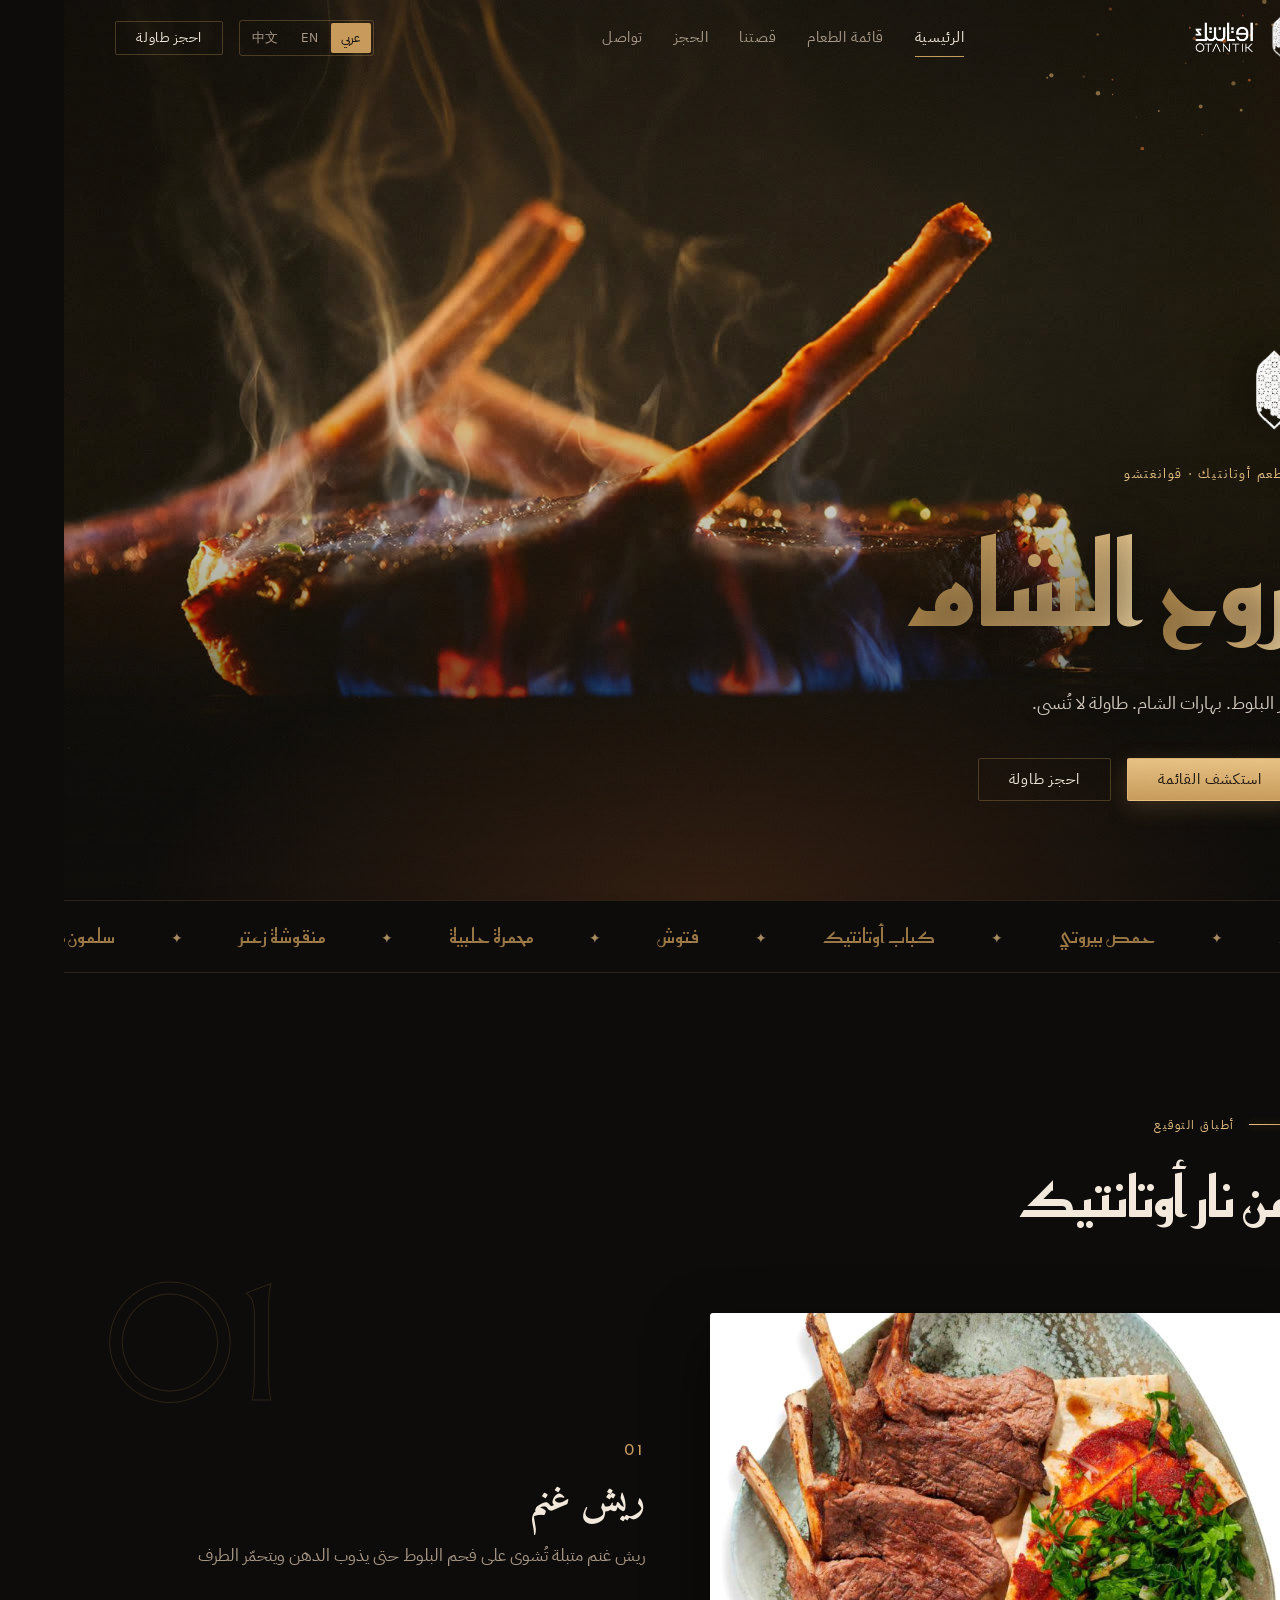
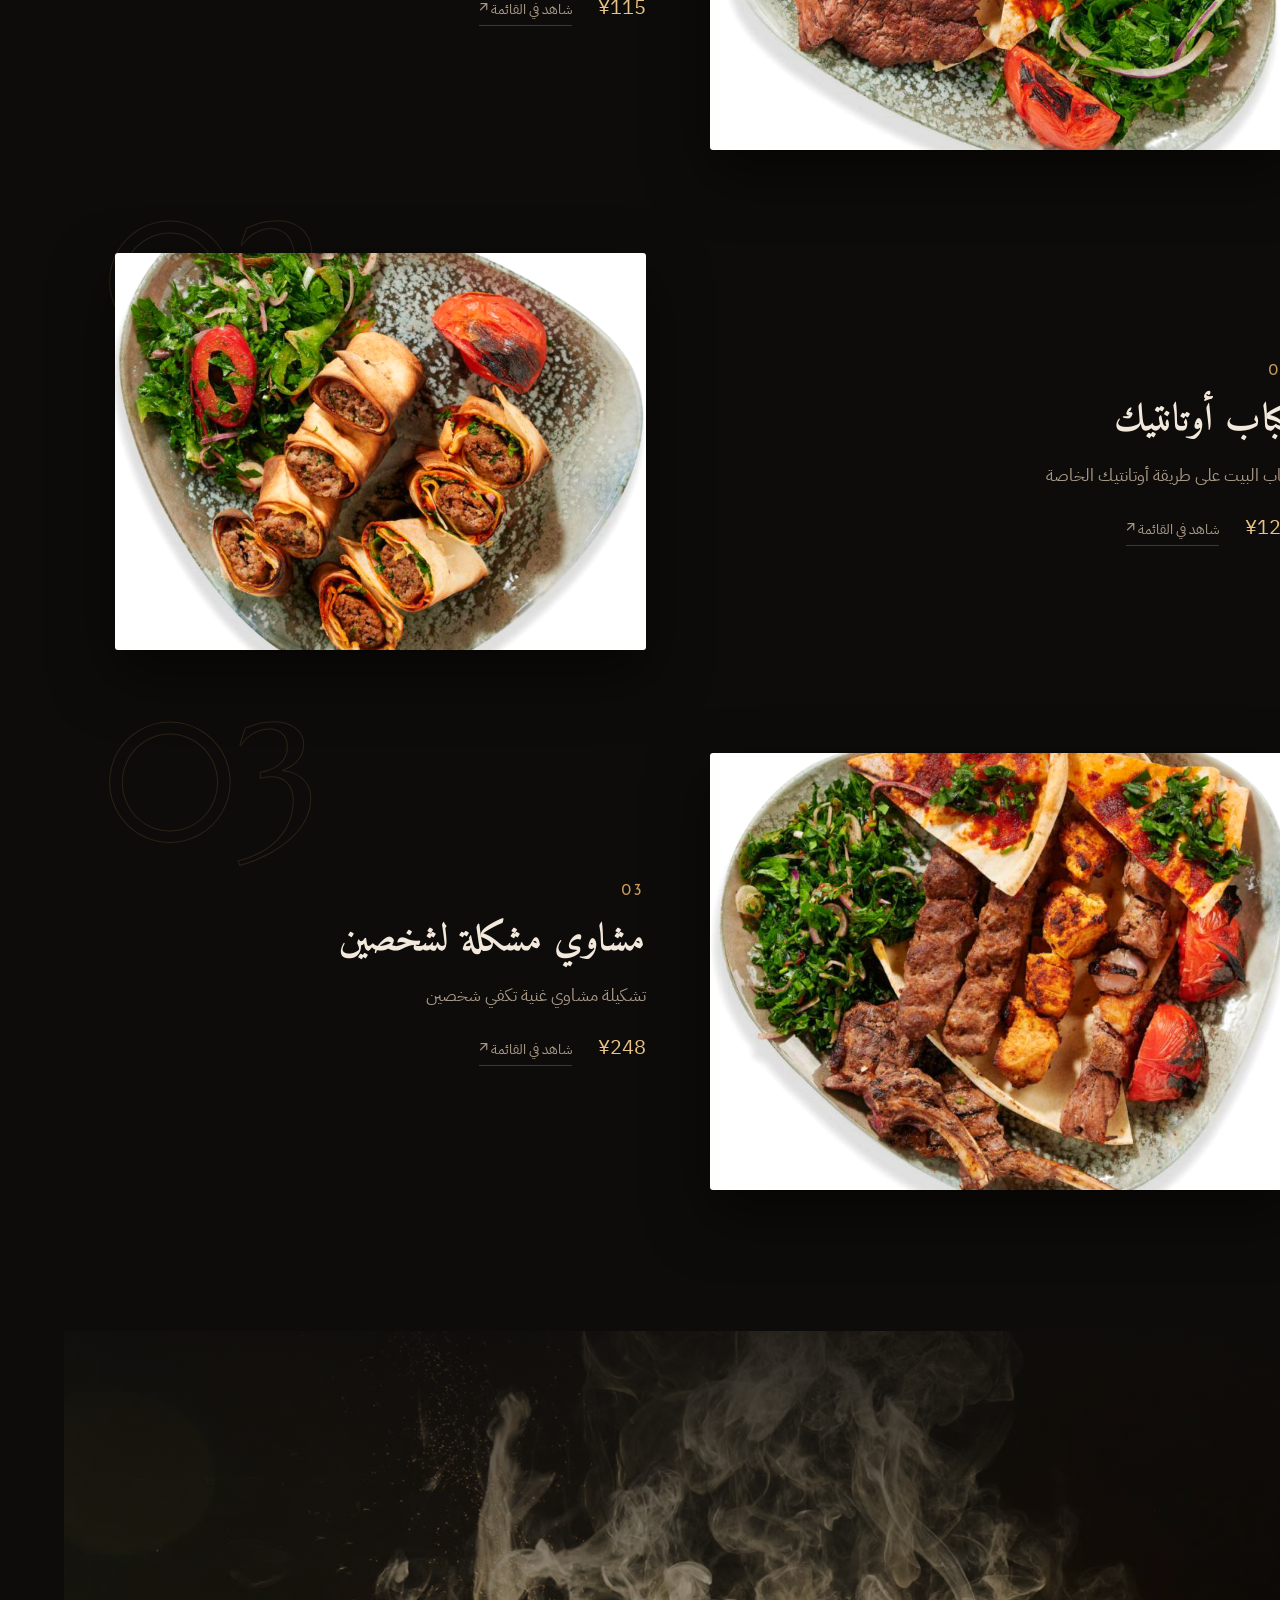
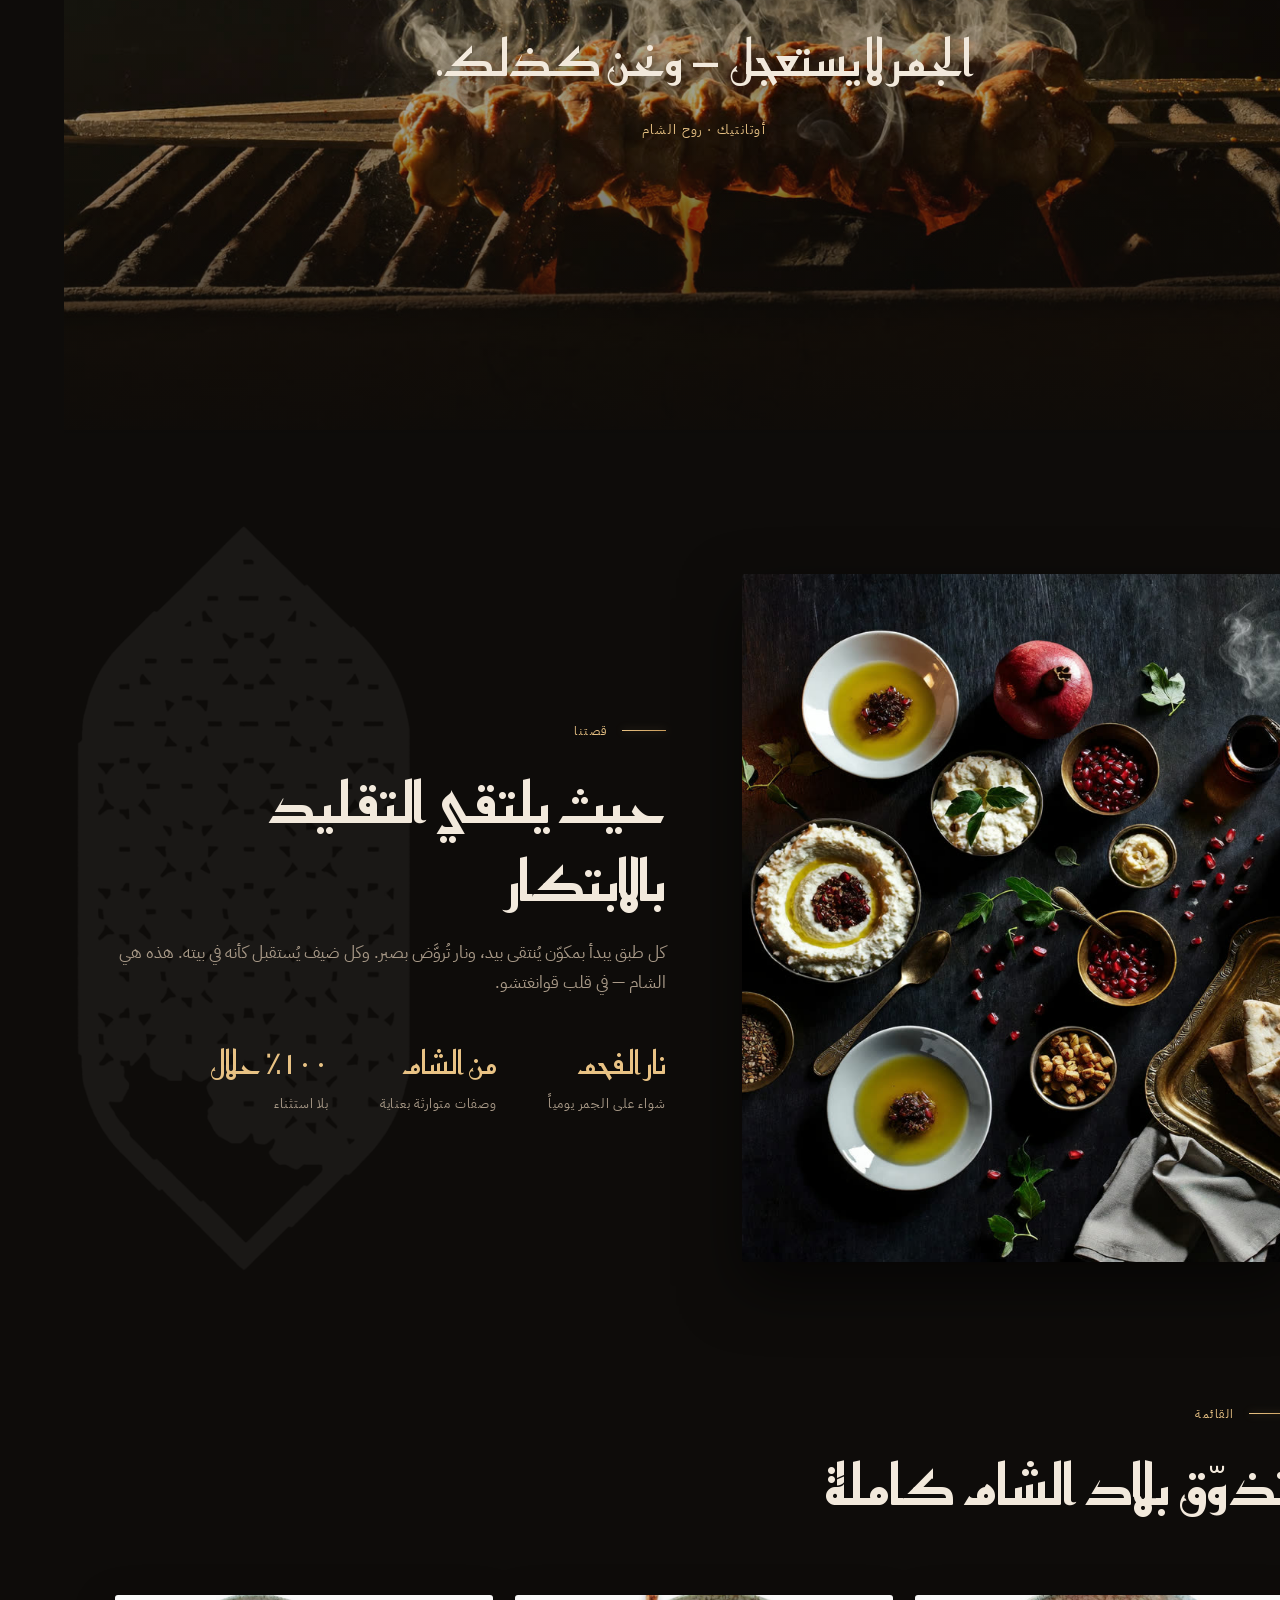
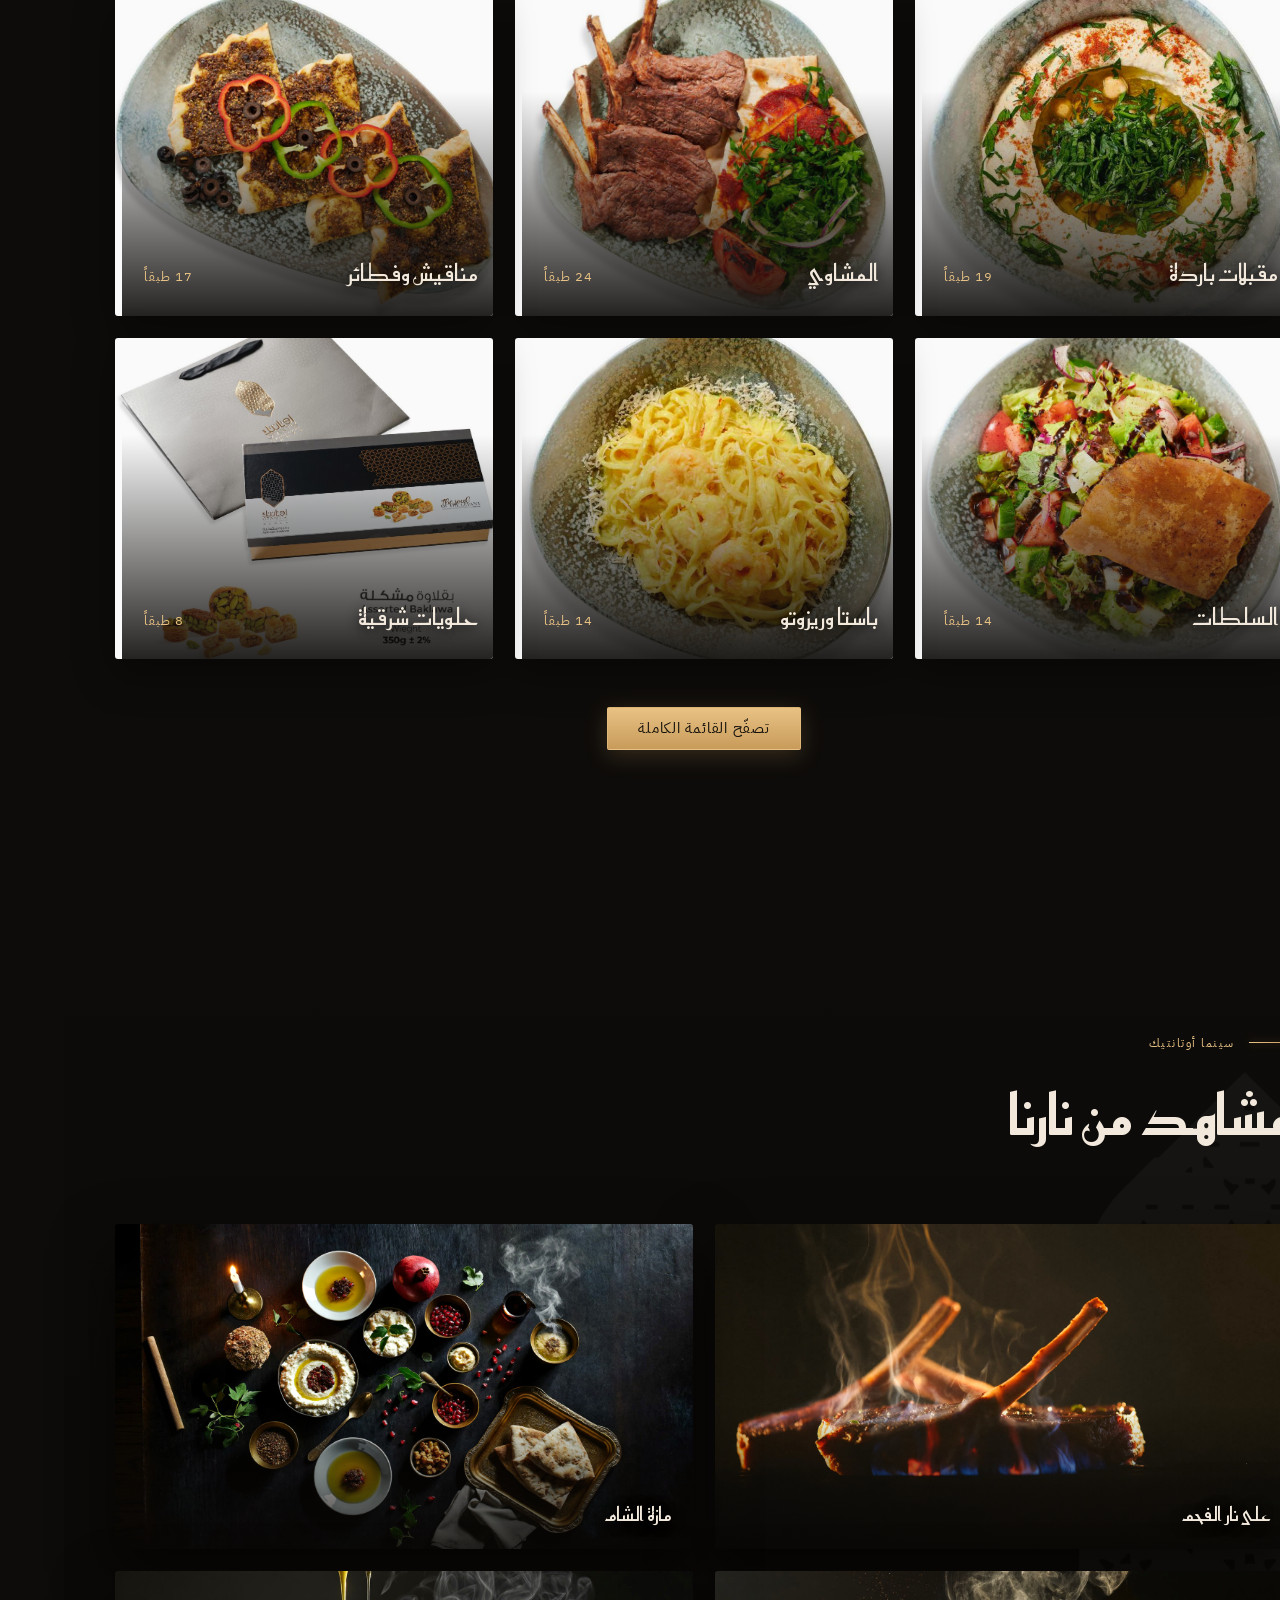
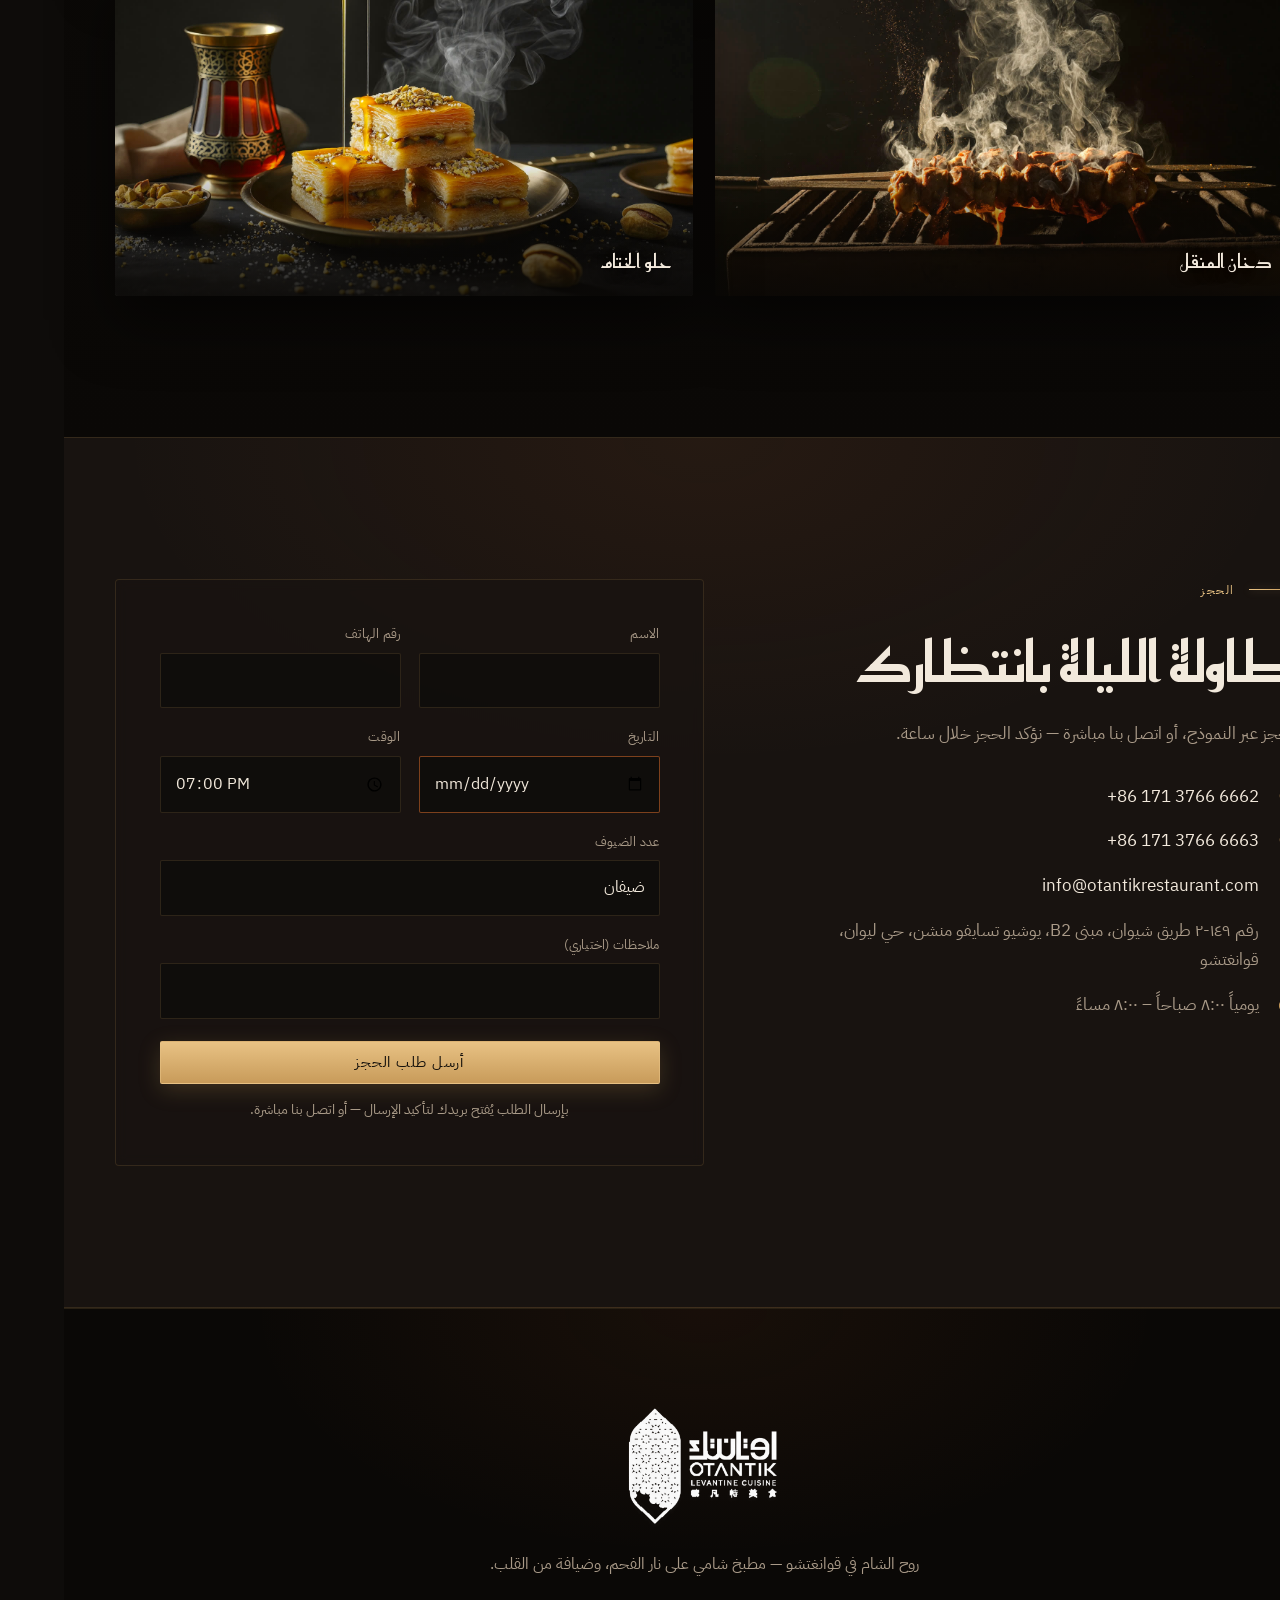
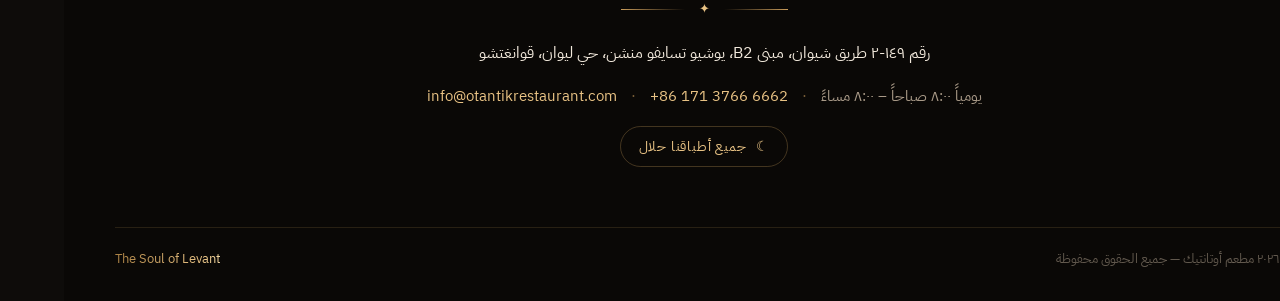
==== index.html @ a54b8e9d "Initial commit: Otantik cinematic restaurant website Trilingual (Arabic-first RTL / EN / ZH) showcas" ====
<!DOCTYPE html>
<html lang="ar" dir="rtl">
<head>
<meta charset="UTF-8">
<meta name="viewport" content="width=device-width, initial-scale=1.0">
<title>Otantik — روح الشام · The Soul of Levant</title>
<meta name="description" content="مطعم أوتانتيك — مطبخ شامي أصيل على نار الفحم في قلب قوانغتشو. Authentic Levantine charcoal cooking in Guangzhou.">
<meta property="og:title" content="Otantik — The Soul of Levant · Guangzhou">
<meta property="og:description" content="Authentic Levantine cooking over live charcoal — 183 dishes, all halal.">
<meta property="og:image" content="assets/img/poster-hero-grill.jpg">
<link rel="icon" type="image/png" href="assets/img/logo-mark.png">
<link rel="stylesheet" href="css/fonts.css">
<link rel="stylesheet" href="css/main.css">
</head>
<body data-page="home">

<div id="progress"></div>

<header class="site-header">
  <div class="header-inner">
    <a class="brand" href="index.html" aria-label="Otantik">
      <img class="mark" src="assets/img/logo-mark.png" alt="">
      <img class="word" src="assets/img/logo.png" alt="Otantik Restaurant">
    </a>
    <nav class="main-nav" aria-label="Main">
      <a href="index.html" class="active" data-i18n="nav.home"></a>
      <a href="menu.html" data-i18n="nav.menu"></a>
      <a href="#story" data-i18n="nav.story"></a>
      <a href="#reserve" data-i18n="nav.reserve"></a>
      <a href="#contact" data-i18n="nav.contact"></a>
    </nav>
    <div class="header-actions">
      <div class="lang-switch" role="group" aria-label="Language">
        <button data-lang="ar">عربي</button>
        <button data-lang="en">EN</button>
        <button data-lang="zh">中文</button>
      </div>
      <a class="btn btn-ghost btn-sm" href="#reserve" data-i18n="cta.reserve"></a>
      <button class="burger" aria-label="Menu"><span></span><span></span><span></span></button>
    </div>
  </div>
</header>

<div class="mobile-nav">
  <button class="close-nav" aria-label="Close">✕</button>
  <a href="index.html" data-i18n="nav.home"></a>
  <a href="menu.html" data-i18n="nav.menu"></a>
  <a href="#story" data-i18n="nav.story"></a>
  <a href="#contact" data-i18n="nav.contact"></a>
  <a class="btn btn-solid" href="#reserve" data-i18n="cta.reserve"></a>
</div>

<!-- ================= HERO ================= -->
<section class="hero">
  <div class="hero-media" data-parallax="6">
    <video autoplay muted loop playsinline preload="auto" poster="assets/img/poster-hero-grill.jpg">
      <source src="assets/video/hero-grill.mp4" type="video/mp4">
    </video>
  </div>
  <div class="hero-scrim"></div>
  <canvas id="embers"></canvas>
  <div class="hero-content wrap">
    <img class="hero-mark rv" src="assets/img/logo-mark.png" alt="">
    <p class="hero-kicker rv" data-i18n="hero.kicker"></p>
    <h1 class="hero-title gold-text" data-i18n="hero.title"></h1>
    <p class="hero-sub rv" data-rv-delay="0.3" data-i18n="hero.sub"></p>
    <div class="hero-ctas rv" data-rv-delay="0.45">
      <a class="btn btn-solid" href="menu.html" data-i18n="cta.menu"></a>
      <a class="btn btn-ghost" href="#reserve" data-i18n="cta.reserve"></a>
    </div>
  </div>
  <div class="scroll-cue" aria-hidden="true"></div>
</section>

<!-- ================= MARQUEE ================= -->
<div class="marquee" aria-hidden="true">
  <div class="marquee-track" id="marquee-track"></div>
</div>

<!-- ================= SIGNATURES ================= -->
<section class="section" id="signatures">
  <div class="wrap">
    <p class="eyebrow rv" data-i18n="sig.eyebrow"></p>
    <h2 class="h2 rv" data-i18n="sig.title"></h2>
    <div class="sig-rows" id="sig-rows"><!-- rendered by JS from menu data --></div>
  </div>
</section>

<!-- ================= FIRE STRIP ================= -->
<section class="fire-strip">
  <div class="fire-media" data-parallax="10">
    <video autoplay muted loop playsinline preload="metadata" poster="assets/img/poster-kebab.jpg">
      <source src="assets/video/kebab-smoke.mp4" type="video/mp4">
    </video>
  </div>
  <div class="scrim"></div>
  <div class="fire-quote">
    <blockquote class="rv" data-i18n="fire.quote"></blockquote>
    <p class="who rv" data-rv-delay="0.2" data-i18n="fire.who"></p>
  </div>
</section>

<!-- ================= STORY ================= -->
<section class="section" id="story">
  <div class="wrap story-grid">
    <div class="story-media rv glow">
      <img src="assets/img/poster-mezze.jpg" alt="Levantine mezze table" loading="lazy">
    </div>
    <div class="story-body">
      <p class="eyebrow rv" data-i18n="story.eyebrow"></p>
      <h2 class="h2 rv" data-i18n="story.title"></h2>
      <p class="lead rv" data-rv-delay="0.15" data-i18n="story.body"></p>
      <div class="story-facts rv" data-rv-delay="0.3">
        <div class="fact"><div class="f-num" data-i18n="story.f1n"></div><div class="f-label" data-i18n="story.f1l"></div></div>
        <div class="fact"><div class="f-num" data-i18n="story.f2n"></div><div class="f-label" data-i18n="story.f2l"></div></div>
        <div class="fact"><div class="f-num" data-i18n="story.f3n"></div><div class="f-label" data-i18n="story.f3l"></div></div>
      </div>
    </div>
  </div>
</section>

<!-- ================= CATEGORY TEASER ================= -->
<section class="section" id="categories" style="padding-top:0">
  <div class="wrap">
    <p class="eyebrow rv" data-i18n="cats.eyebrow"></p>
    <h2 class="h2 rv" data-i18n="cats.title"></h2>
    <div class="cat-grid" id="cat-grid"><!-- rendered by JS --></div>
    <div class="menu-cta-row rv"><a class="btn btn-solid" href="menu.html" data-i18n="cta.fullmenu"></a></div>
  </div>
</section>

<!-- ================= CINEMA (bottom promos) ================= -->
<section class="section cinema" id="cinema">
  <div class="wrap">
    <p class="eyebrow rv" data-i18n="cinema.eyebrow"></p>
    <h2 class="h2 rv" data-i18n="cinema.title"></h2>
    <div class="cinema-grid">
      <figure class="clip glow rv">
        <video autoplay muted loop playsinline preload="metadata" poster="assets/img/poster-hero-grill.jpg">
          <source src="assets/video/hero-grill.mp4" type="video/mp4">
        </video>
        <div class="veil"></div>
        <figcaption class="clip-label" data-i18n="cinema.c1"></figcaption>
      </figure>
      <figure class="clip glow rv" data-rv-delay="0.1">
        <video autoplay muted loop playsinline preload="metadata" poster="assets/img/poster-mezze.jpg">
          <source src="assets/video/mezze-table.mp4" type="video/mp4">
        </video>
        <div class="veil"></div>
        <figcaption class="clip-label" data-i18n="cinema.c2"></figcaption>
      </figure>
      <figure class="clip glow rv" data-rv-delay="0.15">
        <video autoplay muted loop playsinline preload="metadata" poster="assets/img/poster-kebab.jpg">
          <source src="assets/video/kebab-smoke.mp4" type="video/mp4">
        </video>
        <div class="veil"></div>
        <figcaption class="clip-label" data-i18n="cinema.c3"></figcaption>
      </figure>
      <figure class="clip glow rv" data-rv-delay="0.2">
        <video autoplay muted loop playsinline preload="metadata" poster="assets/img/poster-baklava.jpg">
          <source src="assets/video/baklava-tea.mp4" type="video/mp4">
        </video>
        <div class="veil"></div>
        <figcaption class="clip-label" data-i18n="cinema.c4"></figcaption>
      </figure>
    </div>
  </div>
</section>

<!-- ================= RESERVE ================= -->
<section class="section reserve" id="reserve">
  <div class="wrap reserve-grid">
    <div class="reserve-info">
      <p class="eyebrow rv" data-i18n="res.eyebrow"></p>
      <h2 class="h2 rv" data-i18n="res.title"></h2>
      <p class="lead rv" data-i18n="res.sub"></p>
      <div class="contact-lines rv">
        <div class="c-line"><span class="ico">✆</span><a href="tel:+8617137666662" dir="ltr">+86 171 3766 6662</a></div>
        <div class="c-line"><span class="ico">✆</span><a href="tel:+8617137666663" dir="ltr">+86 171 3766 6663</a></div>
        <div class="c-line"><span class="ico">✉</span><a href="mailto:info@otantikrestaurant.com">info@otantikrestaurant.com</a></div>
        <div class="c-line"><span class="ico">◈</span><span data-i18n="foot.addr"></span></div>
        <div class="c-line"><span class="ico">◷</span><span data-i18n="foot.hours"></span></div>
      </div>
    </div>
    <form class="res-form rv" id="res-form" novalidate>
      <div class="form-fields">
        <div class="form-grid">
          <div class="field"><label for="rf-name" data-i18n="res.name"></label><input id="rf-name" name="name" type="text" required autocomplete="name" placeholder=" "></div>
          <div class="field"><label for="rf-phone" data-i18n="res.phone"></label><input id="rf-phone" name="phone" type="tel" required autocomplete="tel" placeholder=" " dir="ltr"></div>
          <div class="field"><label for="rf-date" data-i18n="res.date"></label><input id="rf-date" name="date" type="date" required></div>
          <div class="field"><label for="rf-time" data-i18n="res.time"></label><input id="rf-time" name="time" type="time" required min="08:00" max="20:00" value="19:00"></div>
          <div class="field full"><label for="rf-guests" data-i18n="res.guests"></label>
            <select id="rf-guests" name="guests">
              <option value="1" data-i18n="g1"></option>
              <option value="2" selected data-i18n="g2"></option>
              <option value="3" data-i18n="g3"></option>
              <option value="4" data-i18n="g4"></option>
              <option value="5" data-i18n="g5"></option>
              <option value="6" data-i18n="g6"></option>
              <option value="7+" data-i18n="g7"></option>
            </select>
          </div>
          <div class="field full"><label for="rf-note" data-i18n="res.note"></label><input id="rf-note" name="note" type="text" placeholder=" "></div>
        </div>
        <button class="btn btn-solid" type="submit" data-i18n="res.submit"></button>
        <p class="form-note" data-i18n="res.notetext"></p>
      </div>
      <div class="form-success" role="status">
        <div class="big" data-i18n="res.okbig"></div>
        <p data-i18n="res.oktext"></p>
      </div>
    </form>
  </div>
</section>

<!-- ================= FOOTER ================= -->
<footer class="site-footer" id="contact">
  <div class="wrap foot-center">
    <img class="lockup" src="assets/img/logo-lockup.png" alt="Otantik — Levantine Cuisine">
    <p class="foot-tag" data-i18n="foot.tag"></p>
    <div class="foot-orn" aria-hidden="true"><span></span>✦<span></span></div>
    <p class="foot-addr" data-i18n="foot.addr"></p>
    <div class="foot-meta">
      <span data-i18n="foot.hours"></span>
      <span class="dot">·</span>
      <a href="tel:+8617137666662" dir="ltr">+86 171 3766 6662</a>
      <span class="dot">·</span>
      <a href="mailto:info@otantikrestaurant.com">info@otantikrestaurant.com</a>
    </div>
    <div class="halal-badge">☾ <span data-i18n="foot.halal"></span></div>
    <div class="footer-base">
      <span data-i18n="foot.rights"></span>
      <span class="gold-text" data-i18n="foot.soul"></span>
    </div>
  </div>
</footer>

<nav class="action-bar" aria-label="Quick actions">
  <div class="ab-inner">
    <a href="tel:+8617137666662">
      <svg viewBox="0 0 24 24" fill="none" stroke-width="1.8" stroke-linecap="round" stroke-linejoin="round" aria-hidden="true"><path d="M22 16.9v3a2 2 0 0 1-2.2 2 19.8 19.8 0 0 1-8.6-3.1 19.5 19.5 0 0 1-6-6A19.8 19.8 0 0 1 2.1 4.2 2 2 0 0 1 4.1 2h3a2 2 0 0 1 2 1.7c.1 1 .4 2 .7 2.9a2 2 0 0 1-.4 2.1L8.1 10a16 16 0 0 0 6 6l1.3-1.3a2 2 0 0 1 2.1-.4c.9.3 1.9.6 2.9.7a2 2 0 0 1 1.6 2z"/></svg>
      <span data-i18n="ab.call"></span>
    </a>
    <a class="ab-primary" href="#reserve">
      <svg viewBox="0 0 24 24" fill="none" stroke-width="1.8" stroke-linecap="round" stroke-linejoin="round" aria-hidden="true"><rect x="3" y="4" width="18" height="18" rx="2"/><line x1="16" y1="2" x2="16" y2="6"/><line x1="8" y1="2" x2="8" y2="6"/><line x1="3" y1="10" x2="21" y2="10"/></svg>
      <span data-i18n="cta.reserve"></span>
    </a>
    <a href="menu.html">
      <svg viewBox="0 0 24 24" fill="none" stroke-width="1.8" stroke-linecap="round" stroke-linejoin="round" aria-hidden="true"><path d="M3 6h18"/><path d="M3 12h18"/><path d="M3 18h12"/></svg>
      <span data-i18n="nav.menu"></span>
    </a>
  </div>
</nav>

<script src="js/vendor/gsap.min.js"></script>
<script src="js/vendor/ScrollTrigger.min.js"></script>
<script src="js/vendor/lenis.min.js"></script>
<script src="js/menu-data.js"></script>
<script src="js/main.js"></script>
<script>
/* home-only rendering: signatures, category cards, marquee (localized) */
(function () {
  var SIG_SLUGS = ["lamb-chops", "otantik-kebab", "mix-grill-2-person"];
  var CAT_CARDS = [
    { id: "cold", img: "assets/img/menu/hummus-beirut.jpg" },
    { id: "grill", img: "assets/img/menu/lamb-chops.jpg" },
    { id: "manakish", img: "assets/img/menu/zaatar-pie.jpg" },
    { id: "salads", img: "assets/img/menu/fatoush.jpg" },
    { id: "pasta", img: "assets/img/menu/linguine-shrimp-saffron.jpg" },
    { id: "sweets", img: "assets/img/menu/mix-baklava-350-g.jpg" }
  ];
  var MENU = window.OTANTIK_MENU;

  function renderHome() {
    var L = window.OTANTIK_I18N.lang;
    var t = window.OTANTIK_I18N.t;

    var rows = document.getElementById("sig-rows");
    if (rows && MENU) {
      rows.innerHTML = SIG_SLUGS.map(function (slug, i) {
        var it = MENU.items.filter(function (x) { return x.slug === slug; })[0];
        if (!it) return "";
        return '<div class="sig-row">' +
          '<span class="sig-ghost" aria-hidden="true">0' + (i + 1) + '</span>' +
          '<div class="sig-media rv glow"><img src="' + it.img + '" alt="' + it.name[L] + '" loading="lazy" data-fv-cap="' + it.name[L] + '  ·  ¥' + it.price + '"></div>' +
          '<div class="sig-body">' +
            '<div class="num rv">0' + (i + 1) + '</div>' +
            '<h3 class="rv">' + it.name[L] + "</h3>" +
            '<p class="rv">' + it.desc[L] + "</p>" +
            '<div class="rv"><span class="sig-price">¥' + it.price + '</span>' +
            '<a class="sig-link" href="menu.html#' + it.slug + '">' + t("sig.link") + " ↗</a></div>" +
          "</div></div>";
      }).join("");
    }

    var grid = document.getElementById("cat-grid");
    if (grid && MENU) {
      grid.innerHTML = CAT_CARDS.map(function (cc) {
        var c = MENU.categories.filter(function (x) { return x.id === cc.id; })[0];
        var n = MENU.items.filter(function (x) { return x.cat === cc.id; }).length;
        return '<a class="cat-card rv glow" href="menu.html#' + cc.id + '">' +
          '<img src="' + cc.img + '" alt="' + c.name[L] + '" loading="lazy">' +
          '<div class="veil"></div>' +
          '<div class="cc-label"><span class="cc-name">' + c.name[L] + '</span><span class="cc-count">' + n + " " + t("cats.dishes") + "</span></div>" +
        "</a>";
      }).join("");
    }

    var mq = document.getElementById("marquee-track");
    if (mq && MENU) {
      var names = ["lamb-chops", "hummus-beirut", "otantik-kebab", "fatoush", "muhammara", "zaatar-pie", "grilled-salmon", "mix-baklava-350-g", "vine-leaves-with-oil", "toshka"]
        .map(function (s) {
          var it = MENU.items.filter(function (x) { return x.slug === s; })[0];
          return it ? it.name[L] : "";
        }).filter(Boolean);
      var half = names.map(function (n) { return "<span>" + n + "</span>"; }).join("");
      mq.innerHTML = half + half; /* duplicated for seamless loop */
    }

    /* re-run reveal animation binding for newly injected .rv nodes */
    if (window.gsap && !window.matchMedia("(prefers-reduced-motion: reduce)").matches) {
      document.querySelectorAll("#sig-rows .rv, #cat-grid.rv, #cat-grid .rv").forEach(function (el) {
        gsap.fromTo(el, { opacity: 0, y: 34 }, {
          opacity: 1, y: 0, duration: 1.05, ease: "power3.out",
          scrollTrigger: { trigger: el, start: "top 90%", once: true }
        });
      });
      if (window.ScrollTrigger) ScrollTrigger.refresh();
    } else {
      document.querySelectorAll("#sig-rows .rv, #cat-grid .rv").forEach(function (el) {
        el.style.opacity = 1; el.style.transform = "none";
      });
    }
  }

  document.addEventListener("otantik:lang", renderHome);
  document.addEventListener("DOMContentLoaded", renderHome);

  /* tap a signature dish photo → full-screen view */
  document.addEventListener("click", function (e) {
    var img = e.target.closest(".sig-media img");
    if (img && window.OTANTIK_FULLVIEW) {
      window.OTANTIK_FULLVIEW(img.getAttribute("src"), img.getAttribute("data-fv-cap") || "");
    }
  });
})();
</script>
</body>
</html>
---- css/fonts.css ----
/* arabic */
@font-face {
  font-family: 'Amiri';
  font-style: italic;
  font-weight: 400;
  font-display: swap;
  src: url(../assets/fonts/amiri-J7afnpd8CGxBHpUrhLQY66NL.woff2) format('woff2');
  unicode-range: U+0600-06FF, U+0750-077F, U+0870-088E, U+0890-0891, U+0897-08E1, U+08E3-08FF, U+200C-200E, U+2010-2011, U+204F, U+2E41, U+FB50-FDFF, U+FE70-FE74, U+FE76-FEFC, U+102E0-102FB, U+10E60-10E7E, U+10EC2-10EC4, U+10EFC-10EFF, U+1EE00-1EE03, U+1EE05-1EE1F, U+1EE21-1EE22, U+1EE24, U+1EE27, U+1EE29-1EE32, U+1EE34-1EE37, U+1EE39, U+1EE3B, U+1EE42, U+1EE47, U+1EE49, U+1EE4B, U+1EE4D-1EE4F, U+1EE51-1EE52, U+1EE54, U+1EE57, U+1EE59, U+1EE5B, U+1EE5D, U+1EE5F, U+1EE61-1EE62, U+1EE64, U+1EE67-1EE6A, U+1EE6C-1EE72, U+1EE74-1EE77, U+1EE79-1EE7C, U+1EE7E, U+1EE80-1EE89, U+1EE8B-1EE9B, U+1EEA1-1EEA3, U+1EEA5-1EEA9, U+1EEAB-1EEBB, U+1EEF0-1EEF1;
}
/* latin-ext */
@font-face {
  font-family: 'Amiri';
  font-style: italic;
  font-weight: 400;
  font-display: swap;
  src: url(../assets/fonts/amiri-J7afnpd8CGxBHpUrhL8Y66NL.woff2) format('woff2');
  unicode-range: U+0100-02BA, U+02BD-02C5, U+02C7-02CC, U+02CE-02D7, U+02DD-02FF, U+0304, U+0308, U+0329, U+1D00-1DBF, U+1E00-1E9F, U+1EF2-1EFF, U+2020, U+20A0-20AB, U+20AD-20C0, U+2113, U+2C60-2C7F, U+A720-A7FF;
}
/* latin */
@font-face {
  font-family: 'Amiri';
  font-style: italic;
  font-weight: 400;
  font-display: swap;
  src: url(../assets/fonts/amiri-J7afnpd8CGxBHpUrhLEY6w.woff2) format('woff2');
  unicode-range: U+0000-00FF, U+0131, U+0152-0153, U+02BB-02BC, U+02C6, U+02DA, U+02DC, U+0304, U+0308, U+0329, U+2000-206F, U+20AC, U+2122, U+2191, U+2193, U+2212, U+2215, U+FEFF, U+FFFD;
}
/* arabic */
@font-face {
  font-family: 'Amiri';
  font-style: normal;
  font-weight: 400;
  font-display: swap;
  src: url(../assets/fonts/amiri-J7aRnpd8CGxBHpUrtLMA7w.woff2) format('woff2');
  unicode-range: U+0600-06FF, U+0750-077F, U+0870-088E, U+0890-0891, U+0897-08E1, U+08E3-08FF, U+200C-200E, U+2010-2011, U+204F, U+2E41, U+FB50-FDFF, U+FE70-FE74, U+FE76-FEFC, U+102E0-102FB, U+10E60-10E7E, U+10EC2-10EC4, U+10EFC-10EFF, U+1EE00-1EE03, U+1EE05-1EE1F, U+1EE21-1EE22, U+1EE24, U+1EE27, U+1EE29-1EE32, U+1EE34-1EE37, U+1EE39, U+1EE3B, U+1EE42, U+1EE47, U+1EE49, U+1EE4B, U+1EE4D-1EE4F, U+1EE51-1EE52, U+1EE54, U+1EE57, U+1EE59, U+1EE5B, U+1EE5D, U+1EE5F, U+1EE61-1EE62, U+1EE64, U+1EE67-1EE6A, U+1EE6C-1EE72, U+1EE74-1EE77, U+1EE79-1EE7C, U+1EE7E, U+1EE80-1EE89, U+1EE8B-1EE9B, U+1EEA1-1EEA3, U+1EEA5-1EEA9, U+1EEAB-1EEBB, U+1EEF0-1EEF1;
}
/* latin-ext */
@font-face {
  font-family: 'Amiri';
  font-style: normal;
  font-weight: 400;
  font-display: swap;
  src: url(../assets/fonts/amiri-J7aRnpd8CGxBHpUgtLMA7w.woff2) format('woff2');
  unicode-range: U+0100-02BA, U+02BD-02C5, U+02C7-02CC, U+02CE-02D7, U+02DD-02FF, U+0304, U+0308, U+0329, U+1D00-1DBF, U+1E00-1E9F, U+1EF2-1EFF, U+2020, U+20A0-20AB, U+20AD-20C0, U+2113, U+2C60-2C7F, U+A720-A7FF;
}
/* latin */
@font-face {
  font-family: 'Amiri';
  font-style: normal;
  font-weight: 400;
  font-display: swap;
  src: url(../assets/fonts/amiri-J7aRnpd8CGxBHpUutLM.woff2) format('woff2');
  unicode-range: U+0000-00FF, U+0131, U+0152-0153, U+02BB-02BC, U+02C6, U+02DA, U+02DC, U+0304, U+0308, U+0329, U+2000-206F, U+20AC, U+2122, U+2191, U+2193, U+2212, U+2215, U+FEFF, U+FFFD;
}
/* arabic */
@font-face {
  font-family: 'Amiri';
  font-style: normal;
  font-weight: 700;
  font-display: swap;
  src: url(../assets/fonts/amiri-J7acnpd8CGxBHp2VkaY6zp5yGw.woff2) format('woff2');
  unicode-range: U+0600-06FF, U+0750-077F, U+0870-088E, U+0890-0891, U+0897-08E1, U+08E3-08FF, U+200C-200E, U+2010-2011, U+204F, U+2E41, U+FB50-FDFF, U+FE70-FE74, U+FE76-FEFC, U+102E0-102FB, U+10E60-10E7E, U+10EC2-10EC4, U+10EFC-10EFF, U+1EE00-1EE03, U+1EE05-1EE1F, U+1EE21-1EE22, U+1EE24, U+1EE27, U+1EE29-1EE32, U+1EE34-1EE37, U+1EE39, U+1EE3B, U+1EE42, U+1EE47, U+1EE49, U+1EE4B, U+1EE4D-1EE4F, U+1EE51-1EE52, U+1EE54, U+1EE57, U+1EE59, U+1EE5B, U+1EE5D, U+1EE5F, U+1EE61-1EE62, U+1EE64, U+1EE67-1EE6A, U+1EE6C-1EE72, U+1EE74-1EE77, U+1EE79-1EE7C, U+1EE7E, U+1EE80-1EE89, U+1EE8B-1EE9B, U+1EEA1-1EEA3, U+1EEA5-1EEA9, U+1EEAB-1EEBB, U+1EEF0-1EEF1;
}
/* latin-ext */
@font-face {
  font-family: 'Amiri';
  font-style: normal;
  font-weight: 700;
  font-display: swap;
  src: url(../assets/fonts/amiri-J7acnpd8CGxBHp2VkaYxzp5yGw.woff2) format('woff2');
  unicode-range: U+0100-02BA, U+02BD-02C5, U+02C7-02CC, U+02CE-02D7, U+02DD-02FF, U+0304, U+0308, U+0329, U+1D00-1DBF, U+1E00-1E9F, U+1EF2-1EFF, U+2020, U+20A0-20AB, U+20AD-20C0, U+2113, U+2C60-2C7F, U+A720-A7FF;
}
/* latin */
@font-face {
  font-family: 'Amiri';
  font-style: normal;
  font-weight: 700;
  font-display: swap;
  src: url(../assets/fonts/amiri-J7acnpd8CGxBHp2VkaY_zp4.woff2) format('woff2');
  unicode-range: U+0000-00FF, U+0131, U+0152-0153, U+02BB-02BC, U+02C6, U+02DA, U+02DC, U+0304, U+0308, U+0329, U+2000-206F, U+20AC, U+2122, U+2191, U+2193, U+2212, U+2215, U+FEFF, U+FFFD;
}
/* cyrillic-ext */
@font-face {
  font-family: 'Cormorant Garamond';
  font-style: italic;
  font-weight: 500;
  font-display: swap;
  src: url(../assets/fonts/cormorantgaramond-co3smX5slCNuHLi8bLeY9MK7whWMhyjYrGFEsdtdc62E6zd5wDD-hdM8Efs.woff2) format('woff2');
  unicode-range: U+0460-052F, U+1C80-1C8A, U+20B4, U+2DE0-2DFF, U+A640-A69F, U+FE2E-FE2F;
}
/* cyrillic */
@font-face {
  font-family: 'Cormorant Garamond';
  font-style: italic;
  font-weight: 500;
  font-display: swap;
  src: url(../assets/fonts/cormorantgaramond-co3smX5slCNuHLi8bLeY9MK7whWMhyjYrGFEsdtdc62E6zd5wDD-jNM8Efs.woff2) format('woff2');
  unicode-range: U+0301, U+0400-045F, U+0490-0491, U+04B0-04B1, U+2116;
}
/* vietnamese */
@font-face {
  font-family: 'Cormorant Garamond';
  font-style: italic;
  font-weight: 500;
  font-display: swap;
  src: url(../assets/fonts/cormorantgaramond-co3smX5slCNuHLi8bLeY9MK7whWMhyjYrGFEsdtdc62E6zd5wDD-h9M8Efs.woff2) format('woff2');
  unicode-range: U+0102-0103, U+0110-0111, U+0128-0129, U+0168-0169, U+01A0-01A1, U+01AF-01B0, U+0300-0301, U+0303-0304, U+0308-0309, U+0323, U+0329, U+1EA0-1EF9, U+20AB;
}
/* latin-ext */
@font-face {
  font-family: 'Cormorant Garamond';
  font-style: italic;
  font-weight: 500;
  font-display: swap;
  src: url(../assets/fonts/cormorantgaramond-co3smX5slCNuHLi8bLeY9MK7whWMhyjYrGFEsdtdc62E6zd5wDD-htM8Efs.woff2) format('woff2');
  unicode-range: U+0100-02BA, U+02BD-02C5, U+02C7-02CC, U+02CE-02D7, U+02DD-02FF, U+0304, U+0308, U+0329, U+1D00-1DBF, U+1E00-1E9F, U+1EF2-1EFF, U+2020, U+20A0-20AB, U+20AD-20C0, U+2113, U+2C60-2C7F, U+A720-A7FF;
}
/* latin */
@font-face {
  font-family: 'Cormorant Garamond';
  font-style: italic;
  font-weight: 500;
  font-display: swap;
  src: url(../assets/fonts/cormorantgaramond-co3smX5slCNuHLi8bLeY9MK7whWMhyjYrGFEsdtdc62E6zd5wDD-iNM8.woff2) format('woff2');
  unicode-range: U+0000-00FF, U+0131, U+0152-0153, U+02BB-02BC, U+02C6, U+02DA, U+02DC, U+0304, U+0308, U+0329, U+2000-206F, U+20AC, U+2122, U+2191, U+2193, U+2212, U+2215, U+FEFF, U+FFFD;
}
/* cyrillic-ext */
@font-face {
  font-family: 'Cormorant Garamond';
  font-style: normal;
  font-weight: 500;
  font-display: swap;
  src: url(../assets/fonts/cormorantgaramond-co3bmX5slCNuHLi8bLeY9MK7whWMhyjYpHtKgS4.woff2) format('woff2');
  unicode-range: U+0460-052F, U+1C80-1C8A, U+20B4, U+2DE0-2DFF, U+A640-A69F, U+FE2E-FE2F;
}
/* cyrillic */
@font-face {
  font-family: 'Cormorant Garamond';
  font-style: normal;
  font-weight: 500;
  font-display: swap;
  src: url(../assets/fonts/cormorantgaramond-co3bmX5slCNuHLi8bLeY9MK7whWMhyjYrXtKgS4.woff2) format('woff2');
  unicode-range: U+0301, U+0400-045F, U+0490-0491, U+04B0-04B1, U+2116;
}
/* vietnamese */
@font-face {
  font-family: 'Cormorant Garamond';
  font-style: normal;
  font-weight: 500;
  font-display: swap;
  src: url(../assets/fonts/cormorantgaramond-co3bmX5slCNuHLi8bLeY9MK7whWMhyjYpntKgS4.woff2) format('woff2');
  unicode-range: U+0102-0103, U+0110-0111, U+0128-0129, U+0168-0169, U+01A0-01A1, U+01AF-01B0, U+0300-0301, U+0303-0304, U+0308-0309, U+0323, U+0329, U+1EA0-1EF9, U+20AB;
}
/* latin-ext */
@font-face {
  font-family: 'Cormorant Garamond';
  font-style: normal;
  font-weight: 500;
  font-display: swap;
  src: url(../assets/fonts/cormorantgaramond-co3bmX5slCNuHLi8bLeY9MK7whWMhyjYp3tKgS4.woff2) format('woff2');
  unicode-range: U+0100-02BA, U+02BD-02C5, U+02C7-02CC, U+02CE-02D7, U+02DD-02FF, U+0304, U+0308, U+0329, U+1D00-1DBF, U+1E00-1E9F, U+1EF2-1EFF, U+2020, U+20A0-20AB, U+20AD-20C0, U+2113, U+2C60-2C7F, U+A720-A7FF;
}
/* latin */
@font-face {
  font-family: 'Cormorant Garamond';
  font-style: normal;
  font-weight: 500;
  font-display: swap;
  src: url(../assets/fonts/cormorantgaramond-co3bmX5slCNuHLi8bLeY9MK7whWMhyjYqXtK.woff2) format('woff2');
  unicode-range: U+0000-00FF, U+0131, U+0152-0153, U+02BB-02BC, U+02C6, U+02DA, U+02DC, U+0304, U+0308, U+0329, U+2000-206F, U+20AC, U+2122, U+2191, U+2193, U+2212, U+2215, U+FEFF, U+FFFD;
}
/* cyrillic-ext */
@font-face {
  font-family: 'Cormorant Garamond';
  font-style: normal;
  font-weight: 600;
  font-display: swap;
  src: url(../assets/fonts/cormorantgaramond-co3bmX5slCNuHLi8bLeY9MK7whWMhyjYpHtKgS4.woff2) format('woff2');
  unicode-range: U+0460-052F, U+1C80-1C8A, U+20B4, U+2DE0-2DFF, U+A640-A69F, U+FE2E-FE2F;
}
/* cyrillic */
@font-face {
  font-family: 'Cormorant Garamond';
  font-style: normal;
  font-weight: 600;
  font-display: swap;
  src: url(../assets/fonts/cormorantgaramond-co3bmX5slCNuHLi8bLeY9MK7whWMhyjYrXtKgS4.woff2) format('woff2');
  unicode-range: U+0301, U+0400-045F, U+0490-0491, U+04B0-04B1, U+2116;
}
/* vietnamese */
@font-face {
  font-family: 'Cormorant Garamond';
  font-style: normal;
  font-weight: 600;
  font-display: swap;
  src: url(../assets/fonts/cormorantgaramond-co3bmX5slCNuHLi8bLeY9MK7whWMhyjYpntKgS4.woff2) format('woff2');
  unicode-range: U+0102-0103, U+0110-0111, U+0128-0129, U+0168-0169, U+01A0-01A1, U+01AF-01B0, U+0300-0301, U+0303-0304, U+0308-0309, U+0323, U+0329, U+1EA0-1EF9, U+20AB;
}
/* latin-ext */
@font-face {
  font-family: 'Cormorant Garamond';
  font-style: normal;
  font-weight: 600;
  font-display: swap;
  src: url(../assets/fonts/cormorantgaramond-co3bmX5slCNuHLi8bLeY9MK7whWMhyjYp3tKgS4.woff2) format('woff2');
  unicode-range: U+0100-02BA, U+02BD-02C5, U+02C7-02CC, U+02CE-02D7, U+02DD-02FF, U+0304, U+0308, U+0329, U+1D00-1DBF, U+1E00-1E9F, U+1EF2-1EFF, U+2020, U+20A0-20AB, U+20AD-20C0, U+2113, U+2C60-2C7F, U+A720-A7FF;
}
/* latin */
@font-face {
  font-family: 'Cormorant Garamond';
  font-style: normal;
  font-weight: 600;
  font-display: swap;
  src: url(../assets/fonts/cormorantgaramond-co3bmX5slCNuHLi8bLeY9MK7whWMhyjYqXtK.woff2) format('woff2');
  unicode-range: U+0000-00FF, U+0131, U+0152-0153, U+02BB-02BC, U+02C6, U+02DA, U+02DC, U+0304, U+0308, U+0329, U+2000-206F, U+20AC, U+2122, U+2191, U+2193, U+2212, U+2215, U+FEFF, U+FFFD;
}
/* cyrillic-ext */
@font-face {
  font-family: 'Cormorant Garamond';
  font-style: normal;
  font-weight: 700;
  font-display: swap;
  src: url(../assets/fonts/cormorantgaramond-co3bmX5slCNuHLi8bLeY9MK7whWMhyjYpHtKgS4.woff2) format('woff2');
  unicode-range: U+0460-052F, U+1C80-1C8A, U+20B4, U+2DE0-2DFF, U+A640-A69F, U+FE2E-FE2F;
}
/* cyrillic */
@font-face {
  font-family: 'Cormorant Garamond';
  font-style: normal;
  font-weight: 700;
  font-display: swap;
  src: url(../assets/fonts/cormorantgaramond-co3bmX5slCNuHLi8bLeY9MK7whWMhyjYrXtKgS4.woff2) format('woff2');
  unicode-range: U+0301, U+0400-045F, U+0490-0491, U+04B0-04B1, U+2116;
}
/* vietnamese */
@font-face {
  font-family: 'Cormorant Garamond';
  font-style: normal;
  font-weight: 700;
  font-display: swap;
  src: url(../assets/fonts/cormorantgaramond-co3bmX5slCNuHLi8bLeY9MK7whWMhyjYpntKgS4.woff2) format('woff2');
  unicode-range: U+0102-0103, U+0110-0111, U+0128-0129, U+0168-0169, U+01A0-01A1, U+01AF-01B0, U+0300-0301, U+0303-0304, U+0308-0309, U+0323, U+0329, U+1EA0-1EF9, U+20AB;
}
/* latin-ext */
@font-face {
  font-family: 'Cormorant Garamond';
  font-style: normal;
  font-weight: 700;
  font-display: swap;
  src: url(../assets/fonts/cormorantgaramond-co3bmX5slCNuHLi8bLeY9MK7whWMhyjYp3tKgS4.woff2) format('woff2');
  unicode-range: U+0100-02BA, U+02BD-02C5, U+02C7-02CC, U+02CE-02D7, U+02DD-02FF, U+0304, U+0308, U+0329, U+1D00-1DBF, U+1E00-1E9F, U+1EF2-1EFF, U+2020, U+20A0-20AB, U+20AD-20C0, U+2113, U+2C60-2C7F, U+A720-A7FF;
}
/* latin */
@font-face {
  font-family: 'Cormorant Garamond';
  font-style: normal;
  font-weight: 700;
  font-display: swap;
  src: url(../assets/fonts/cormorantgaramond-co3bmX5slCNuHLi8bLeY9MK7whWMhyjYqXtK.woff2) format('woff2');
  unicode-range: U+0000-00FF, U+0131, U+0152-0153, U+02BB-02BC, U+02C6, U+02DA, U+02DC, U+0304, U+0308, U+0329, U+2000-206F, U+20AC, U+2122, U+2191, U+2193, U+2212, U+2215, U+FEFF, U+FFFD;
}
/* arabic */
@font-face {
  font-family: 'IBM Plex Sans Arabic';
  font-style: normal;
  font-weight: 400;
  font-display: swap;
  src: url(../assets/fonts/ibmplexsansarabic-Qw3CZRtWPQCuHme67tEYUIx3Kh0PHR9N6Ys43PWrfQ.woff2) format('woff2');
  unicode-range: U+0600-06FF, U+0750-077F, U+0870-088E, U+0890-0891, U+0897-08E1, U+08E3-08FF, U+200C-200E, U+2010-2011, U+204F, U+2E41, U+FB50-FDFF, U+FE70-FE74, U+FE76-FEFC, U+102E0-102FB, U+10E60-10E7E, U+10EC2-10EC4, U+10EFC-10EFF, U+1EE00-1EE03, U+1EE05-1EE1F, U+1EE21-1EE22, U+1EE24, U+1EE27, U+1EE29-1EE32, U+1EE34-1EE37, U+1EE39, U+1EE3B, U+1EE42, U+1EE47, U+1EE49, U+1EE4B, U+1EE4D-1EE4F, U+1EE51-1EE52, U+1EE54, U+1EE57, U+1EE59, U+1EE5B, U+1EE5D, U+1EE5F, U+1EE61-1EE62, U+1EE64, U+1EE67-1EE6A, U+1EE6C-1EE72, U+1EE74-1EE77, U+1EE79-1EE7C, U+1EE7E, U+1EE80-1EE89, U+1EE8B-1EE9B, U+1EEA1-1EEA3, U+1EEA5-1EEA9, U+1EEAB-1EEBB, U+1EEF0-1EEF1;
}
/* cyrillic-ext */
@font-face {
  font-family: 'IBM Plex Sans Arabic';
  font-style: normal;
  font-weight: 400;
  font-display: swap;
  src: url(../assets/fonts/ibmplexsansarabic-Qw3CZRtWPQCuHme67tEYUIx3Kh0PHR9N6Ysw3PWrfQ.woff2) format('woff2');
  unicode-range: U+0460-052F, U+1C80-1C8A, U+20B4, U+2DE0-2DFF, U+A640-A69F, U+FE2E-FE2F;
}
/* latin-ext */
@font-face {
  font-family: 'IBM Plex Sans Arabic';
  font-style: normal;
  font-weight: 400;
  font-display: swap;
  src: url(../assets/fonts/ibmplexsansarabic-Qw3CZRtWPQCuHme67tEYUIx3Kh0PHR9N6Ysz3PWrfQ.woff2) format('woff2');
  unicode-range: U+0100-02BA, U+02BD-02C5, U+02C7-02CC, U+02CE-02D7, U+02DD-02FF, U+0304, U+0308, U+0329, U+1D00-1DBF, U+1E00-1E9F, U+1EF2-1EFF, U+2020, U+20A0-20AB, U+20AD-20C0, U+2113, U+2C60-2C7F, U+A720-A7FF;
}
/* latin */
@font-face {
  font-family: 'IBM Plex Sans Arabic';
  font-style: normal;
  font-weight: 400;
  font-display: swap;
  src: url(../assets/fonts/ibmplexsansarabic-Qw3CZRtWPQCuHme67tEYUIx3Kh0PHR9N6Ys93PU.woff2) format('woff2');
  unicode-range: U+0000-00FF, U+0131, U+0152-0153, U+02BB-02BC, U+02C6, U+02DA, U+02DC, U+0304, U+0308, U+0329, U+2000-206F, U+20AC, U+2122, U+2191, U+2193, U+2212, U+2215, U+FEFF, U+FFFD;
}
/* arabic */
@font-face {
  font-family: 'IBM Plex Sans Arabic';
  font-style: normal;
  font-weight: 500;
  font-display: swap;
  src: url(../assets/fonts/ibmplexsansarabic-Qw3NZRtWPQCuHme67tEYUIx3Kh0PHR9N6YPO_-CRXMR5Kw.woff2) format('woff2');
  unicode-range: U+0600-06FF, U+0750-077F, U+0870-088E, U+0890-0891, U+0897-08E1, U+08E3-08FF, U+200C-200E, U+2010-2011, U+204F, U+2E41, U+FB50-FDFF, U+FE70-FE74, U+FE76-FEFC, U+102E0-102FB, U+10E60-10E7E, U+10EC2-10EC4, U+10EFC-10EFF, U+1EE00-1EE03, U+1EE05-1EE1F, U+1EE21-1EE22, U+1EE24, U+1EE27, U+1EE29-1EE32, U+1EE34-1EE37, U+1EE39, U+1EE3B, U+1EE42, U+1EE47, U+1EE49, U+1EE4B, U+1EE4D-1EE4F, U+1EE51-1EE52, U+1EE54, U+1EE57, U+1EE59, U+1EE5B, U+1EE5D, U+1EE5F, U+1EE61-1EE62, U+1EE64, U+1EE67-1EE6A, U+1EE6C-1EE72, U+1EE74-1EE77, U+1EE79-1EE7C, U+1EE7E, U+1EE80-1EE89, U+1EE8B-1EE9B, U+1EEA1-1EEA3, U+1EEA5-1EEA9, U+1EEAB-1EEBB, U+1EEF0-1EEF1;
}
/* cyrillic-ext */
@font-face {
  font-family: 'IBM Plex Sans Arabic';
  font-style: normal;
  font-weight: 500;
  font-display: swap;
  src: url(../assets/fonts/ibmplexsansarabic-Qw3NZRtWPQCuHme67tEYUIx3Kh0PHR9N6YPO_-CZXMR5Kw.woff2) format('woff2');
  unicode-range: U+0460-052F, U+1C80-1C8A, U+20B4, U+2DE0-2DFF, U+A640-A69F, U+FE2E-FE2F;
}
/* latin-ext */
@font-face {
  font-family: 'IBM Plex Sans Arabic';
  font-style: normal;
  font-weight: 500;
  font-display: swap;
  src: url(../assets/fonts/ibmplexsansarabic-Qw3NZRtWPQCuHme67tEYUIx3Kh0PHR9N6YPO_-CaXMR5Kw.woff2) format('woff2');
  unicode-range: U+0100-02BA, U+02BD-02C5, U+02C7-02CC, U+02CE-02D7, U+02DD-02FF, U+0304, U+0308, U+0329, U+1D00-1DBF, U+1E00-1E9F, U+1EF2-1EFF, U+2020, U+20A0-20AB, U+20AD-20C0, U+2113, U+2C60-2C7F, U+A720-A7FF;
}
/* latin */
@font-face {
  font-family: 'IBM Plex Sans Arabic';
  font-style: normal;
  font-weight: 500;
  font-display: swap;
  src: url(../assets/fonts/ibmplexsansarabic-Qw3NZRtWPQCuHme67tEYUIx3Kh0PHR9N6YPO_-CUXMQ.woff2) format('woff2');
  unicode-range: U+0000-00FF, U+0131, U+0152-0153, U+02BB-02BC, U+02C6, U+02DA, U+02DC, U+0304, U+0308, U+0329, U+2000-206F, U+20AC, U+2122, U+2191, U+2193, U+2212, U+2215, U+FEFF, U+FFFD;
}
/* arabic */
@font-face {
  font-family: 'IBM Plex Sans Arabic';
  font-style: normal;
  font-weight: 600;
  font-display: swap;
  src: url(../assets/fonts/ibmplexsansarabic-Qw3NZRtWPQCuHme67tEYUIx3Kh0PHR9N6YPi-OCRXMR5Kw.woff2) format('woff2');
  unicode-range: U+0600-06FF, U+0750-077F, U+0870-088E, U+0890-0891, U+0897-08E1, U+08E3-08FF, U+200C-200E, U+2010-2011, U+204F, U+2E41, U+FB50-FDFF, U+FE70-FE74, U+FE76-FEFC, U+102E0-102FB, U+10E60-10E7E, U+10EC2-10EC4, U+10EFC-10EFF, U+1EE00-1EE03, U+1EE05-1EE1F, U+1EE21-1EE22, U+1EE24, U+1EE27, U+1EE29-1EE32, U+1EE34-1EE37, U+1EE39, U+1EE3B, U+1EE42, U+1EE47, U+1EE49, U+1EE4B, U+1EE4D-1EE4F, U+1EE51-1EE52, U+1EE54, U+1EE57, U+1EE59, U+1EE5B, U+1EE5D, U+1EE5F, U+1EE61-1EE62, U+1EE64, U+1EE67-1EE6A, U+1EE6C-1EE72, U+1EE74-1EE77, U+1EE79-1EE7C, U+1EE7E, U+1EE80-1EE89, U+1EE8B-1EE9B, U+1EEA1-1EEA3, U+1EEA5-1EEA9, U+1EEAB-1EEBB, U+1EEF0-1EEF1;
}
/* cyrillic-ext */
@font-face {
  font-family: 'IBM Plex Sans Arabic';
  font-style: normal;
  font-weight: 600;
  font-display: swap;
  src: url(../assets/fonts/ibmplexsansarabic-Qw3NZRtWPQCuHme67tEYUIx3Kh0PHR9N6YPi-OCZXMR5Kw.woff2) format('woff2');
  unicode-range: U+0460-052F, U+1C80-1C8A, U+20B4, U+2DE0-2DFF, U+A640-A69F, U+FE2E-FE2F;
}
/* latin-ext */
@font-face {
  font-family: 'IBM Plex Sans Arabic';
  font-style: normal;
  font-weight: 600;
  font-display: swap;
  src: url(../assets/fonts/ibmplexsansarabic-Qw3NZRtWPQCuHme67tEYUIx3Kh0PHR9N6YPi-OCaXMR5Kw.woff2) format('woff2');
  unicode-range: U+0100-02BA, U+02BD-02C5, U+02C7-02CC, U+02CE-02D7, U+02DD-02FF, U+0304, U+0308, U+0329, U+1D00-1DBF, U+1E00-1E9F, U+1EF2-1EFF, U+2020, U+20A0-20AB, U+20AD-20C0, U+2113, U+2C60-2C7F, U+A720-A7FF;
}
/* latin */
@font-face {
  font-family: 'IBM Plex Sans Arabic';
  font-style: normal;
  font-weight: 600;
  font-display: swap;
  src: url(../assets/fonts/ibmplexsansarabic-Qw3NZRtWPQCuHme67tEYUIx3Kh0PHR9N6YPi-OCUXMQ.woff2) format('woff2');
  unicode-range: U+0000-00FF, U+0131, U+0152-0153, U+02BB-02BC, U+02C6, U+02DA, U+02DC, U+0304, U+0308, U+0329, U+2000-206F, U+20AC, U+2122, U+2191, U+2193, U+2212, U+2215, U+FEFF, U+FFFD;
}
/* cyrillic-ext */
@font-face {
  font-family: 'Inter';
  font-style: normal;
  font-weight: 400;
  font-display: swap;
  src: url(../assets/fonts/inter-UcC73FwrK3iLTeHuS_nVMrMxCp50SjIa2JL7SUc.woff2) format('woff2');
  unicode-range: U+0460-052F, U+1C80-1C8A, U+20B4, U+2DE0-2DFF, U+A640-A69F, U+FE2E-FE2F;
}
/* cyrillic */
@font-face {
  font-family: 'Inter';
  font-style: normal;
  font-weight: 400;
  font-display: swap;
  src: url(../assets/fonts/inter-UcC73FwrK3iLTeHuS_nVMrMxCp50SjIa0ZL7SUc.woff2) format('woff2');
  unicode-range: U+0301, U+0400-045F, U+0490-0491, U+04B0-04B1, U+2116;
}
/* greek-ext */
@font-face {
  font-family: 'Inter';
  font-style: normal;
  font-weight: 400;
  font-display: swap;
  src: url(../assets/fonts/inter-UcC73FwrK3iLTeHuS_nVMrMxCp50SjIa2ZL7SUc.woff2) format('woff2');
  unicode-range: U+1F00-1FFF;
}
/* greek */
@font-face {
  font-family: 'Inter';
  font-style: normal;
  font-weight: 400;
  font-display: swap;
  src: url(../assets/fonts/inter-UcC73FwrK3iLTeHuS_nVMrMxCp50SjIa1pL7SUc.woff2) format('woff2');
  unicode-range: U+0370-0377, U+037A-037F, U+0384-038A, U+038C, U+038E-03A1, U+03A3-03FF;
}
/* vietnamese */
@font-face {
  font-family: 'Inter';
  font-style: normal;
  font-weight: 400;
  font-display: swap;
  src: url(../assets/fonts/inter-UcC73FwrK3iLTeHuS_nVMrMxCp50SjIa2pL7SUc.woff2) format('woff2');
  unicode-range: U+0102-0103, U+0110-0111, U+0128-0129, U+0168-0169, U+01A0-01A1, U+01AF-01B0, U+0300-0301, U+0303-0304, U+0308-0309, U+0323, U+0329, U+1EA0-1EF9, U+20AB;
}
/* latin-ext */
@font-face {
  font-family: 'Inter';
  font-style: normal;
  font-weight: 400;
  font-display: swap;
  src: url(../assets/fonts/inter-UcC73FwrK3iLTeHuS_nVMrMxCp50SjIa25L7SUc.woff2) format('woff2');
  unicode-range: U+0100-02BA, U+02BD-02C5, U+02C7-02CC, U+02CE-02D7, U+02DD-02FF, U+0304, U+0308, U+0329, U+1D00-1DBF, U+1E00-1E9F, U+1EF2-1EFF, U+2020, U+20A0-20AB, U+20AD-20C0, U+2113, U+2C60-2C7F, U+A720-A7FF;
}
/* latin */
@font-face {
  font-family: 'Inter';
  font-style: normal;
  font-weight: 400;
  font-display: swap;
  src: url(../assets/fonts/inter-UcC73FwrK3iLTeHuS_nVMrMxCp50SjIa1ZL7.woff2) format('woff2');
  unicode-range: U+0000-00FF, U+0131, U+0152-0153, U+02BB-02BC, U+02C6, U+02DA, U+02DC, U+0304, U+0308, U+0329, U+2000-206F, U+20AC, U+2122, U+2191, U+2193, U+2212, U+2215, U+FEFF, U+FFFD;
}
/* cyrillic-ext */
@font-face {
  font-family: 'Inter';
  font-style: normal;
  font-weight: 500;
  font-display: swap;
  src: url(../assets/fonts/inter-UcC73FwrK3iLTeHuS_nVMrMxCp50SjIa2JL7SUc.woff2) format('woff2');
  unicode-range: U+0460-052F, U+1C80-1C8A, U+20B4, U+2DE0-2DFF, U+A640-A69F, U+FE2E-FE2F;
}
/* cyrillic */
@font-face {
  font-family: 'Inter';
  font-style: normal;
  font-weight: 500;
  font-display: swap;
  src: url(../assets/fonts/inter-UcC73FwrK3iLTeHuS_nVMrMxCp50SjIa0ZL7SUc.woff2) format('woff2');
  unicode-range: U+0301, U+0400-045F, U+0490-0491, U+04B0-04B1, U+2116;
}
/* greek-ext */
@font-face {
  font-family: 'Inter';
  font-style: normal;
  font-weight: 500;
  font-display: swap;
  src: url(../assets/fonts/inter-UcC73FwrK3iLTeHuS_nVMrMxCp50SjIa2ZL7SUc.woff2) format('woff2');
  unicode-range: U+1F00-1FFF;
}
/* greek */
@font-face {
  font-family: 'Inter';
  font-style: normal;
  font-weight: 500;
  font-display: swap;
  src: url(../assets/fonts/inter-UcC73FwrK3iLTeHuS_nVMrMxCp50SjIa1pL7SUc.woff2) format('woff2');
  unicode-range: U+0370-0377, U+037A-037F, U+0384-038A, U+038C, U+038E-03A1, U+03A3-03FF;
}
/* vietnamese */
@font-face {
  font-family: 'Inter';
  font-style: normal;
  font-weight: 500;
  font-display: swap;
  src: url(../assets/fonts/inter-UcC73FwrK3iLTeHuS_nVMrMxCp50SjIa2pL7SUc.woff2) format('woff2');
  unicode-range: U+0102-0103, U+0110-0111, U+0128-0129, U+0168-0169, U+01A0-01A1, U+01AF-01B0, U+0300-0301, U+0303-0304, U+0308-0309, U+0323, U+0329, U+1EA0-1EF9, U+20AB;
}
/* latin-ext */
@font-face {
  font-family: 'Inter';
  font-style: normal;
  font-weight: 500;
  font-display: swap;
  src: url(../assets/fonts/inter-UcC73FwrK3iLTeHuS_nVMrMxCp50SjIa25L7SUc.woff2) format('woff2');
  unicode-range: U+0100-02BA, U+02BD-02C5, U+02C7-02CC, U+02CE-02D7, U+02DD-02FF, U+0304, U+0308, U+0329, U+1D00-1DBF, U+1E00-1E9F, U+1EF2-1EFF, U+2020, U+20A0-20AB, U+20AD-20C0, U+2113, U+2C60-2C7F, U+A720-A7FF;
}
/* latin */
@font-face {
  font-family: 'Inter';
  font-style: normal;
  font-weight: 500;
  font-display: swap;
  src: url(../assets/fonts/inter-UcC73FwrK3iLTeHuS_nVMrMxCp50SjIa1ZL7.woff2) format('woff2');
  unicode-range: U+0000-00FF, U+0131, U+0152-0153, U+02BB-02BC, U+02C6, U+02DA, U+02DC, U+0304, U+0308, U+0329, U+2000-206F, U+20AC, U+2122, U+2191, U+2193, U+2212, U+2215, U+FEFF, U+FFFD;
}
/* cyrillic-ext */
@font-face {
  font-family: 'Inter';
  font-style: normal;
  font-weight: 600;
  font-display: swap;
  src: url(../assets/fonts/inter-UcC73FwrK3iLTeHuS_nVMrMxCp50SjIa2JL7SUc.woff2) format('woff2');
  unicode-range: U+0460-052F, U+1C80-1C8A, U+20B4, U+2DE0-2DFF, U+A640-A69F, U+FE2E-FE2F;
}
/* cyrillic */
@font-face {
  font-family: 'Inter';
  font-style: normal;
  font-weight: 600;
  font-display: swap;
  src: url(../assets/fonts/inter-UcC73FwrK3iLTeHuS_nVMrMxCp50SjIa0ZL7SUc.woff2) format('woff2');
  unicode-range: U+0301, U+0400-045F, U+0490-0491, U+04B0-04B1, U+2116;
}
/* greek-ext */
@font-face {
  font-family: 'Inter';
  font-style: normal;
  font-weight: 600;
  font-display: swap;
  src: url(../assets/fonts/inter-UcC73FwrK3iLTeHuS_nVMrMxCp50SjIa2ZL7SUc.woff2) format('woff2');
  unicode-range: U+1F00-1FFF;
}
/* greek */
@font-face {
  font-family: 'Inter';
  font-style: normal;
  font-weight: 600;
  font-display: swap;
  src: url(../assets/fonts/inter-UcC73FwrK3iLTeHuS_nVMrMxCp50SjIa1pL7SUc.woff2) format('woff2');
  unicode-range: U+0370-0377, U+037A-037F, U+0384-038A, U+038C, U+038E-03A1, U+03A3-03FF;
}
/* vietnamese */
@font-face {
  font-family: 'Inter';
  font-style: normal;
  font-weight: 600;
  font-display: swap;
  src: url(../assets/fonts/inter-UcC73FwrK3iLTeHuS_nVMrMxCp50SjIa2pL7SUc.woff2) format('woff2');
  unicode-range: U+0102-0103, U+0110-0111, U+0128-0129, U+0168-0169, U+01A0-01A1, U+01AF-01B0, U+0300-0301, U+0303-0304, U+0308-0309, U+0323, U+0329, U+1EA0-1EF9, U+20AB;
}
/* latin-ext */
@font-face {
  font-family: 'Inter';
  font-style: normal;
  font-weight: 600;
  font-display: swap;
  src: url(../assets/fonts/inter-UcC73FwrK3iLTeHuS_nVMrMxCp50SjIa25L7SUc.woff2) format('woff2');
  unicode-range: U+0100-02BA, U+02BD-02C5, U+02C7-02CC, U+02CE-02D7, U+02DD-02FF, U+0304, U+0308, U+0329, U+1D00-1DBF, U+1E00-1E9F, U+1EF2-1EFF, U+2020, U+20A0-20AB, U+20AD-20C0, U+2113, U+2C60-2C7F, U+A720-A7FF;
}
/* latin */
@font-face {
  font-family: 'Inter';
  font-style: normal;
  font-weight: 600;
  font-display: swap;
  src: url(../assets/fonts/inter-UcC73FwrK3iLTeHuS_nVMrMxCp50SjIa1ZL7.woff2) format('woff2');
  unicode-range: U+0000-00FF, U+0131, U+0152-0153, U+02BB-02BC, U+02C6, U+02DA, U+02DC, U+0304, U+0308, U+0329, U+2000-206F, U+20AC, U+2122, U+2191, U+2193, U+2212, U+2215, U+FEFF, U+FFFD;
}
/* latin-ext */
@font-face {
  font-family: 'Marcellus';
  font-style: normal;
  font-weight: 400;
  font-display: swap;
  src: url(../assets/fonts/marcellus-wEO_EBrOk8hQLDvIAF81WPoK7Es.woff2) format('woff2');
  unicode-range: U+0100-02BA, U+02BD-02C5, U+02C7-02CC, U+02CE-02D7, U+02DD-02FF, U+0304, U+0308, U+0329, U+1D00-1DBF, U+1E00-1E9F, U+1EF2-1EFF, U+2020, U+20A0-20AB, U+20AD-20C0, U+2113, U+2C60-2C7F, U+A720-A7FF;
}
/* latin */
@font-face {
  font-family: 'Marcellus';
  font-style: normal;
  font-weight: 400;
  font-display: swap;
  src: url(../assets/fonts/marcellus-wEO_EBrOk8hQLDvIAF81VvoK.woff2) format('woff2');
  unicode-range: U+0000-00FF, U+0131, U+0152-0153, U+02BB-02BC, U+02C6, U+02DA, U+02DC, U+0304, U+0308, U+0329, U+2000-206F, U+20AC, U+2122, U+2191, U+2193, U+2212, U+2215, U+FEFF, U+FFFD;
}
/* arabic */
@font-face {
  font-family: 'Reem Kufi';
  font-style: normal;
  font-weight: 400;
  font-display: swap;
  src: url(../assets/fonts/reemkufi-2sDcZGJLip7W2J7v7wQzbWW5O7w.woff2) format('woff2');
  unicode-range: U+0600-06FF, U+0750-077F, U+0870-088E, U+0890-0891, U+0897-08E1, U+08E3-08FF, U+200C-200E, U+2010-2011, U+204F, U+2E41, U+FB50-FDFF, U+FE70-FE74, U+FE76-FEFC, U+102E0-102FB, U+10E60-10E7E, U+10EC2-10EC4, U+10EFC-10EFF, U+1EE00-1EE03, U+1EE05-1EE1F, U+1EE21-1EE22, U+1EE24, U+1EE27, U+1EE29-1EE32, U+1EE34-1EE37, U+1EE39, U+1EE3B, U+1EE42, U+1EE47, U+1EE49, U+1EE4B, U+1EE4D-1EE4F, U+1EE51-1EE52, U+1EE54, U+1EE57, U+1EE59, U+1EE5B, U+1EE5D, U+1EE5F, U+1EE61-1EE62, U+1EE64, U+1EE67-1EE6A, U+1EE6C-1EE72, U+1EE74-1EE77, U+1EE79-1EE7C, U+1EE7E, U+1EE80-1EE89, U+1EE8B-1EE9B, U+1EEA1-1EEA3, U+1EEA5-1EEA9, U+1EEAB-1EEBB, U+1EEF0-1EEF1;
}
/* vietnamese */
@font-face {
  font-family: 'Reem Kufi';
  font-style: normal;
  font-weight: 400;
  font-display: swap;
  src: url(../assets/fonts/reemkufi-2sDcZGJLip7W2J7v7wQzZ2W5O7w.woff2) format('woff2');
  unicode-range: U+0102-0103, U+0110-0111, U+0128-0129, U+0168-0169, U+01A0-01A1, U+01AF-01B0, U+0300-0301, U+0303-0304, U+0308-0309, U+0323, U+0329, U+1EA0-1EF9, U+20AB;
}
/* latin-ext */
@font-face {
  font-family: 'Reem Kufi';
  font-style: normal;
  font-weight: 400;
  font-display: swap;
  src: url(../assets/fonts/reemkufi-2sDcZGJLip7W2J7v7wQzZmW5O7w.woff2) format('woff2');
  unicode-range: U+0100-02BA, U+02BD-02C5, U+02C7-02CC, U+02CE-02D7, U+02DD-02FF, U+0304, U+0308, U+0329, U+1D00-1DBF, U+1E00-1E9F, U+1EF2-1EFF, U+2020, U+20A0-20AB, U+20AD-20C0, U+2113, U+2C60-2C7F, U+A720-A7FF;
}
/* latin */
@font-face {
  font-family: 'Reem Kufi';
  font-style: normal;
  font-weight: 400;
  font-display: swap;
  src: url(../assets/fonts/reemkufi-2sDcZGJLip7W2J7v7wQzaGW5.woff2) format('woff2');
  unicode-range: U+0000-00FF, U+0131, U+0152-0153, U+02BB-02BC, U+02C6, U+02DA, U+02DC, U+0304, U+0308, U+0329, U+2000-206F, U+20AC, U+2122, U+2191, U+2193, U+2212, U+2215, U+FEFF, U+FFFD;
}
/* arabic */
@font-face {
  font-family: 'Reem Kufi';
  font-style: normal;
  font-weight: 500;
  font-display: swap;
  src: url(../assets/fonts/reemkufi-2sDcZGJLip7W2J7v7wQzbWW5O7w.woff2) format('woff2');
  unicode-range: U+0600-06FF, U+0750-077F, U+0870-088E, U+0890-0891, U+0897-08E1, U+08E3-08FF, U+200C-200E, U+2010-2011, U+204F, U+2E41, U+FB50-FDFF, U+FE70-FE74, U+FE76-FEFC, U+102E0-102FB, U+10E60-10E7E, U+10EC2-10EC4, U+10EFC-10EFF, U+1EE00-1EE03, U+1EE05-1EE1F, U+1EE21-1EE22, U+1EE24, U+1EE27, U+1EE29-1EE32, U+1EE34-1EE37, U+1EE39, U+1EE3B, U+1EE42, U+1EE47, U+1EE49, U+1EE4B, U+1EE4D-1EE4F, U+1EE51-1EE52, U+1EE54, U+1EE57, U+1EE59, U+1EE5B, U+1EE5D, U+1EE5F, U+1EE61-1EE62, U+1EE64, U+1EE67-1EE6A, U+1EE6C-1EE72, U+1EE74-1EE77, U+1EE79-1EE7C, U+1EE7E, U+1EE80-1EE89, U+1EE8B-1EE9B, U+1EEA1-1EEA3, U+1EEA5-1EEA9, U+1EEAB-1EEBB, U+1EEF0-1EEF1;
}
/* vietnamese */
@font-face {
  font-family: 'Reem Kufi';
  font-style: normal;
  font-weight: 500;
  font-display: swap;
  src: url(../assets/fonts/reemkufi-2sDcZGJLip7W2J7v7wQzZ2W5O7w.woff2) format('woff2');
  unicode-range: U+0102-0103, U+0110-0111, U+0128-0129, U+0168-0169, U+01A0-01A1, U+01AF-01B0, U+0300-0301, U+0303-0304, U+0308-0309, U+0323, U+0329, U+1EA0-1EF9, U+20AB;
}
/* latin-ext */
@font-face {
  font-family: 'Reem Kufi';
  font-style: normal;
  font-weight: 500;
  font-display: swap;
  src: url(../assets/fonts/reemkufi-2sDcZGJLip7W2J7v7wQzZmW5O7w.woff2) format('woff2');
  unicode-range: U+0100-02BA, U+02BD-02C5, U+02C7-02CC, U+02CE-02D7, U+02DD-02FF, U+0304, U+0308, U+0329, U+1D00-1DBF, U+1E00-1E9F, U+1EF2-1EFF, U+2020, U+20A0-20AB, U+20AD-20C0, U+2113, U+2C60-2C7F, U+A720-A7FF;
}
/* latin */
@font-face {
  font-family: 'Reem Kufi';
  font-style: normal;
  font-weight: 500;
  font-display: swap;
  src: url(../assets/fonts/reemkufi-2sDcZGJLip7W2J7v7wQzaGW5.woff2) format('woff2');
  unicode-range: U+0000-00FF, U+0131, U+0152-0153, U+02BB-02BC, U+02C6, U+02DA, U+02DC, U+0304, U+0308, U+0329, U+2000-206F, U+20AC, U+2122, U+2191, U+2193, U+2212, U+2215, U+FEFF, U+FFFD;
}
/* arabic */
@font-face {
  font-family: 'Reem Kufi';
  font-style: normal;
  font-weight: 600;
  font-display: swap;
  src: url(../assets/fonts/reemkufi-2sDcZGJLip7W2J7v7wQzbWW5O7w.woff2) format('woff2');
  unicode-range: U+0600-06FF, U+0750-077F, U+0870-088E, U+0890-0891, U+0897-08E1, U+08E3-08FF, U+200C-200E, U+2010-2011, U+204F, U+2E41, U+FB50-FDFF, U+FE70-FE74, U+FE76-FEFC, U+102E0-102FB, U+10E60-10E7E, U+10EC2-10EC4, U+10EFC-10EFF, U+1EE00-1EE03, U+1EE05-1EE1F, U+1EE21-1EE22, U+1EE24, U+1EE27, U+1EE29-1EE32, U+1EE34-1EE37, U+1EE39, U+1EE3B, U+1EE42, U+1EE47, U+1EE49, U+1EE4B, U+1EE4D-1EE4F, U+1EE51-1EE52, U+1EE54, U+1EE57, U+1EE59, U+1EE5B, U+1EE5D, U+1EE5F, U+1EE61-1EE62, U+1EE64, U+1EE67-1EE6A, U+1EE6C-1EE72, U+1EE74-1EE77, U+1EE79-1EE7C, U+1EE7E, U+1EE80-1EE89, U+1EE8B-1EE9B, U+1EEA1-1EEA3, U+1EEA5-1EEA9, U+1EEAB-1EEBB, U+1EEF0-1EEF1;
}
/* vietnamese */
@font-face {
  font-family: 'Reem Kufi';
  font-style: normal;
  font-weight: 600;
  font-display: swap;
  src: url(../assets/fonts/reemkufi-2sDcZGJLip7W2J7v7wQzZ2W5O7w.woff2) format('woff2');
  unicode-range: U+0102-0103, U+0110-0111, U+0128-0129, U+0168-0169, U+01A0-01A1, U+01AF-01B0, U+0300-0301, U+0303-0304, U+0308-0309, U+0323, U+0329, U+1EA0-1EF9, U+20AB;
}
/* latin-ext */
@font-face {
  font-family: 'Reem Kufi';
  font-style: normal;
  font-weight: 600;
  font-display: swap;
  src: url(../assets/fonts/reemkufi-2sDcZGJLip7W2J7v7wQzZmW5O7w.woff2) format('woff2');
  unicode-range: U+0100-02BA, U+02BD-02C5, U+02C7-02CC, U+02CE-02D7, U+02DD-02FF, U+0304, U+0308, U+0329, U+1D00-1DBF, U+1E00-1E9F, U+1EF2-1EFF, U+2020, U+20A0-20AB, U+20AD-20C0, U+2113, U+2C60-2C7F, U+A720-A7FF;
}
/* latin */
@font-face {
  font-family: 'Reem Kufi';
  font-style: normal;
  font-weight: 600;
  font-display: swap;
  src: url(../assets/fonts/reemkufi-2sDcZGJLip7W2J7v7wQzaGW5.woff2) format('woff2');
  unicode-range: U+0000-00FF, U+0131, U+0152-0153, U+02BB-02BC, U+02C6, U+02DA, U+02DC, U+0304, U+0308, U+0329, U+2000-206F, U+20AC, U+2122, U+2191, U+2193, U+2212, U+2215, U+FEFF, U+FFFD;
}
/* arabic */
@font-face {
  font-family: 'Reem Kufi';
  font-style: normal;
  font-weight: 700;
  font-display: swap;
  src: url(../assets/fonts/reemkufi-2sDcZGJLip7W2J7v7wQzbWW5O7w.woff2) format('woff2');
  unicode-range: U+0600-06FF, U+0750-077F, U+0870-088E, U+0890-0891, U+0897-08E1, U+08E3-08FF, U+200C-200E, U+2010-2011, U+204F, U+2E41, U+FB50-FDFF, U+FE70-FE74, U+FE76-FEFC, U+102E0-102FB, U+10E60-10E7E, U+10EC2-10EC4, U+10EFC-10EFF, U+1EE00-1EE03, U+1EE05-1EE1F, U+1EE21-1EE22, U+1EE24, U+1EE27, U+1EE29-1EE32, U+1EE34-1EE37, U+1EE39, U+1EE3B, U+1EE42, U+1EE47, U+1EE49, U+1EE4B, U+1EE4D-1EE4F, U+1EE51-1EE52, U+1EE54, U+1EE57, U+1EE59, U+1EE5B, U+1EE5D, U+1EE5F, U+1EE61-1EE62, U+1EE64, U+1EE67-1EE6A, U+1EE6C-1EE72, U+1EE74-1EE77, U+1EE79-1EE7C, U+1EE7E, U+1EE80-1EE89, U+1EE8B-1EE9B, U+1EEA1-1EEA3, U+1EEA5-1EEA9, U+1EEAB-1EEBB, U+1EEF0-1EEF1;
}
/* vietnamese */
@font-face {
  font-family: 'Reem Kufi';
  font-style: normal;
  font-weight: 700;
  font-display: swap;
  src: url(../assets/fonts/reemkufi-2sDcZGJLip7W2J7v7wQzZ2W5O7w.woff2) format('woff2');
  unicode-range: U+0102-0103, U+0110-0111, U+0128-0129, U+0168-0169, U+01A0-01A1, U+01AF-01B0, U+0300-0301, U+0303-0304, U+0308-0309, U+0323, U+0329, U+1EA0-1EF9, U+20AB;
}
/* latin-ext */
@font-face {
  font-family: 'Reem Kufi';
  font-style: normal;
  font-weight: 700;
  font-display: swap;
  src: url(../assets/fonts/reemkufi-2sDcZGJLip7W2J7v7wQzZmW5O7w.woff2) format('woff2');
  unicode-range: U+0100-02BA, U+02BD-02C5, U+02C7-02CC, U+02CE-02D7, U+02DD-02FF, U+0304, U+0308, U+0329, U+1D00-1DBF, U+1E00-1E9F, U+1EF2-1EFF, U+2020, U+20A0-20AB, U+20AD-20C0, U+2113, U+2C60-2C7F, U+A720-A7FF;
}
/* latin */
@font-face {
  font-family: 'Reem Kufi';
  font-style: normal;
  font-weight: 700;
  font-display: swap;
  src: url(../assets/fonts/reemkufi-2sDcZGJLip7W2J7v7wQzaGW5.woff2) format('woff2');
  unicode-range: U+0000-00FF, U+0131, U+0152-0153, U+02BB-02BC, U+02C6, U+02DA, U+02DC, U+0304, U+0308, U+0329, U+2000-206F, U+20AC, U+2122, U+2191, U+2193, U+2212, U+2215, U+FEFF, U+FFFD;
}
---- css/main.css ----
/* ============================================================
   OTANTIK — The Soul of Levant · Fire & Brass design system
   ============================================================ */

@font-face {
  font-family: "Geist";
  font-style: normal; font-weight: 400; font-display: swap;
  src: url("../assets/fonts/geist-sans-latin-400.woff2") format("woff2");
}
@font-face {
  font-family: "Geist";
  font-style: normal; font-weight: 500; font-display: swap;
  src: url("../assets/fonts/geist-sans-latin-500.woff2") format("woff2");
}
@font-face {
  font-family: "Geist";
  font-style: normal; font-weight: 600; font-display: swap;
  src: url("../assets/fonts/geist-sans-latin-600.woff2") format("woff2");
}

:root {
  --bg: #0E0C0A;
  --bg2: #181310;
  --bg3: #221A14;
  --gold: #C89B5A;
  --gold-bright: #E8C284;
  --ember: #D96C2C;
  --cream: #F2E9DC;
  --taupe: #A99A88;
  --line: rgba(200, 155, 90, 0.3);
  --line-soft: rgba(200, 155, 90, 0.16);
  --shadow: 0 24px 60px rgba(0, 0, 0, 0.55);
  --ease: cubic-bezier(0.22, 1, 0.36, 1);
  --header-h: 76px;
  --font-display: "Marcellus", "Reem Kufi", serif;
  --font-dish: "Cormorant Garamond", "Amiri", serif;
  --font-body: "Geist", "IBM Plex Sans Arabic", sans-serif;
}

html[lang="ar"] {
  --font-display: "Reem Kufi", "Marcellus", sans-serif;
  --font-dish: "Amiri", serif;
  --font-body: "IBM Plex Sans Arabic", "Geist", sans-serif;
}
html[lang="zh"] {
  --font-display: "Marcellus", "Songti SC", "STSong", "SimSun", serif;
  --font-dish: "Cormorant Garamond", "Songti SC", "STSong", "SimSun", serif;
  --font-body: "Geist", "PingFang SC", "Microsoft YaHei", sans-serif;
}

* { margin: 0; padding: 0; box-sizing: border-box; }

html { scroll-behavior: smooth; }
@media (prefers-reduced-motion: reduce) {
  html { scroll-behavior: auto; }
}

body {
  background: var(--bg);
  color: var(--cream);
  font-family: var(--font-body);
  font-size: 16.5px;
  line-height: 1.75;
  -webkit-font-smoothing: antialiased;
  overflow-x: hidden;
}

img, video { display: block; max-width: 100%; }
a { color: inherit; text-decoration: none; }
button { font: inherit; color: inherit; background: none; border: 0; cursor: pointer; }
a, button, input, select { touch-action: manipulation; } /* kill the 300ms tap delay */
::selection { background: rgba(200, 155, 90, 0.35); color: #fff; }

body::before { /* warm ambient light so the dark stage never feels dead */
  content: "";
  position: fixed; inset: 0; z-index: 0; pointer-events: none;
  background:
    radial-gradient(1200px 700px at 50% -10%, rgba(217, 108, 44, 0.11), transparent 62%),
    radial-gradient(900px 600px at 12% 45%, rgba(200, 155, 90, 0.05), transparent 60%),
    radial-gradient(1000px 800px at 50% 110%, rgba(200, 155, 90, 0.09), transparent 62%);
}

/* ---------- scroll progress ---------- */
#progress {
  position: fixed; top: 0; inset-inline-start: 0; height: 2px; width: 0;
  background: linear-gradient(90deg, var(--ember), var(--gold), var(--gold-bright));
  z-index: 1000;
  box-shadow: 0 0 10px rgba(232, 194, 132, 0.55);
}

/* film grain — the analog cinema layer */
#grain {
  position: fixed; inset: 0; z-index: 998; pointer-events: none; opacity: 0.05;
  background-image: url("data:image/svg+xml,%3Csvg xmlns='http://www.w3.org/2000/svg' width='240' height='240'%3E%3Cfilter id='n'%3E%3CfeTurbulence type='fractalNoise' baseFrequency='0.85' numOctaves='2'/%3E%3C/filter%3E%3Crect width='240' height='240' filter='url(%23n)' opacity='0.55'/%3E%3C/svg%3E");
}

/* ---------- header ---------- */
.site-header {
  position: fixed; top: 0; inset-inline: 0; z-index: 900;
  height: var(--header-h);
  display: flex; align-items: center;
  padding-inline: clamp(20px, 4vw, 56px);
  transition: background 0.5s var(--ease), box-shadow 0.5s var(--ease);
}
.site-header.scrolled {
  background: rgba(14, 12, 10, 0.82);
  -webkit-backdrop-filter: blur(14px);
  backdrop-filter: blur(14px);
  box-shadow: 0 1px 0 var(--line-soft);
}
.header-inner {
  width: 100%; max-width: 1440px; margin-inline: auto;
  display: flex; align-items: center; justify-content: space-between; gap: 24px;
}
.brand { display: flex; align-items: center; gap: 12px; flex-shrink: 0; }
.brand img { height: 44px; width: auto; }

.main-nav { display: flex; align-items: center; gap: clamp(18px, 2.4vw, 34px); }
.main-nav a {
  font-size: 0.92rem; letter-spacing: 0.04em; color: var(--taupe);
  position: relative; padding-block: 6px;
  transition: color 0.35s var(--ease);
}
.main-nav a::after {
  content: ""; position: absolute; inset-inline-start: 0; bottom: 0;
  width: 0; height: 1px; background: var(--gold);
  transition: width 0.4s var(--ease);
}
.main-nav a:hover, .main-nav a.active { color: var(--cream); }
.main-nav a:hover::after, .main-nav a.active::after { width: 100%; }

.header-actions { display: flex; align-items: center; gap: 16px; }

.lang-switch { display: flex; align-items: center; gap: 2px; border: 1px solid var(--line); border-radius: 3px; padding: 2px; }
.lang-switch button {
  padding: 4px 10px; font-size: 0.8rem; letter-spacing: 0.03em;
  color: var(--taupe); border-radius: 2px;
  transition: color 0.3s, background 0.3s;
}
.lang-switch button.on { color: var(--bg); background: var(--gold); }
.lang-switch button:not(.on):hover { color: var(--cream); }

.btn {
  display: inline-flex; align-items: center; justify-content: center; gap: 10px;
  padding: 13px 30px; border-radius: 2px;
  font-size: 0.95rem; letter-spacing: 0.05em; line-height: 1;
  transition: all 0.4s var(--ease);
  white-space: nowrap;
  position: relative; overflow: hidden;
}
.btn::after { /* candlelight sweep */
  content: ""; position: absolute; top: 0; inset-inline-start: -70%;
  width: 45%; height: 100%; pointer-events: none;
  background: linear-gradient(100deg, transparent, rgba(255, 246, 224, 0.32), transparent);
  transform: skewX(-18deg);
  transition: inset-inline-start 0.75s var(--ease);
}
.btn:hover::after { inset-inline-start: 130%; }
@media (prefers-reduced-motion: reduce) { .btn::after { display: none; } }
.btn-solid { background: linear-gradient(180deg, var(--gold-bright), var(--gold)); color: #14100B; border: 1px solid rgba(232,194,132,0.6); box-shadow: 0 6px 22px rgba(200,155,90,0.22); }
.btn-solid:hover { filter: brightness(1.1); transform: translateY(-2px); box-shadow: 0 10px 28px rgba(200,155,90,0.32); }
.btn-ghost { border: 1px solid var(--line); color: var(--cream); }
.btn-ghost:hover { border-color: var(--gold); color: var(--gold-bright); transform: translateY(-2px); }
.btn-sm { padding: 9px 20px; font-size: 0.85rem; }

.burger { display: none; flex-direction: column; gap: 5px; padding: 8px; }
.burger span { width: 24px; height: 1.5px; background: var(--cream); transition: 0.35s var(--ease); }

/* mobile overlay nav */
.mobile-nav {
  position: fixed; inset: 0; z-index: 950;
  background: rgba(14, 12, 10, 0.97);
  -webkit-backdrop-filter: blur(20px); backdrop-filter: blur(20px);
  display: flex; flex-direction: column; align-items: center; justify-content: center; gap: 8px;
  opacity: 0; visibility: hidden; transition: opacity 0.45s var(--ease), visibility 0.45s;
}
.mobile-nav.open { opacity: 1; visibility: visible; }
.mobile-nav a {
  font-family: var(--font-display); font-size: clamp(1.7rem, 6vw, 2.4rem);
  color: var(--cream); padding: 10px 20px;
}
.mobile-nav a:hover { color: var(--gold-bright); }
.mobile-nav .btn { margin-top: 22px; }
.mobile-nav .close-nav { position: absolute; top: 24px; inset-inline-end: 24px; font-size: 2rem; color: var(--taupe); padding: 10px; }

/* ---------- shared section bones ---------- */
.section { position: relative; z-index: 1; padding-block: clamp(80px, 11vw, 150px); }
.wrap { width: min(1240px, calc(100% - clamp(40px, 8vw, 112px))); margin-inline: auto; }

.eyebrow {
  display: flex; align-items: center; gap: 14px;
  font-size: 0.78rem; letter-spacing: 0.32em; text-transform: uppercase;
  color: var(--gold-bright); margin-bottom: 22px;
}
html[lang="ar"] .eyebrow { letter-spacing: 0.12em; }
.eyebrow::before { content: ""; width: 44px; height: 1px; background: linear-gradient(90deg, var(--gold-bright), var(--gold)); flex-shrink: 0; box-shadow: 0 0 8px rgba(232,194,132,0.4); }

h1, h2, h3 { font-family: var(--font-display); font-weight: 400; line-height: 1.18; letter-spacing: 0.01em; }
html[lang="ar"] h1, html[lang="ar"] h2, html[lang="ar"] h3 { font-weight: 600; line-height: 1.4; }
.dish-name, .lb-name, .sig-body h3 { font-family: var(--font-dish); font-weight: 600; }
html[lang="ar"] .dish-name, html[lang="ar"] .lb-name, html[lang="ar"] .sig-body h3 { font-weight: 700; }
.h2 { font-size: clamp(2.1rem, 4.6vw, 3.5rem); color: var(--cream); }
.lead { color: var(--taupe); max-width: 60ch; margin-top: 18px; font-size: 1.05rem; }

.gold-text {
  background: linear-gradient(100deg, #A87F42 0%, var(--gold-bright) 38%, #F6E3B4 50%, var(--gold-bright) 62%, #A87F42 100%);
  background-size: 220% 100%;
  -webkit-background-clip: text; background-clip: text; color: transparent;
  animation: sheen 9s ease-in-out infinite;
}
@keyframes sheen { 0%, 100% { background-position: 0% 0; } 50% { background-position: 100% 0; } }
@media (prefers-reduced-motion: reduce) { .gold-text { animation: none; } }

/* reveal animation base */
.rv { opacity: 0; transform: translateY(34px); }
@media (prefers-reduced-motion: reduce) { .rv { opacity: 1; transform: none; } }

/* ============================================================
   HERO
   ============================================================ */
.hero { position: relative; height: 100svh; min-height: 620px; display: flex; align-items: flex-end; overflow: hidden; }
.hero-media { position: absolute; inset: 0; }
.hero-media video, .hero-media img { width: 100%; height: 100%; object-fit: cover; filter: saturate(1.18) brightness(1.06) contrast(1.03); }
.hero-scrim {
  position: absolute; inset: 0;
  background:
    linear-gradient(180deg, rgba(14,12,10,0.5) 0%, rgba(14,12,10,0.08) 34%, rgba(14,12,10,0.28) 62%, rgba(14,12,10,0.93) 100%);
}
#embers { position: absolute; inset: 0; pointer-events: none; }

.hero::after { /* breathing firelight along the bottom edge */
  content: ""; position: absolute; inset-inline: 0; bottom: 0; height: 42%;
  z-index: 1; pointer-events: none;
  background: radial-gradient(62% 95% at 50% 100%, rgba(217, 108, 44, 0.17), transparent 72%);
  animation: firebreath 5.5s ease-in-out infinite alternate;
}
@keyframes firebreath { from { opacity: 0.5; } to { opacity: 1; } }
@media (prefers-reduced-motion: reduce) { .hero::after { animation: none; } }

.hero-content { position: relative; z-index: 2; padding-bottom: clamp(70px, 11vh, 130px); }
.hero-kicker {
  font-size: 0.8rem; letter-spacing: 0.4em; text-transform: uppercase; color: var(--gold-bright);
  margin-bottom: 20px; text-shadow: 0 2px 18px rgba(0,0,0,0.6);
}
html[lang="ar"] .hero-kicker { letter-spacing: 0.14em; }
.hero-title {
  font-size: clamp(3.2rem, 9.5vw, 7.2rem);
  text-shadow: 0 4px 40px rgba(0, 0, 0, 0.55);
  max-width: 14ch;
}
.hero-sub {
  margin-top: 22px; max-width: 52ch; color: rgba(242, 233, 220, 0.86);
  font-size: clamp(1rem, 1.4vw, 1.18rem);
  text-shadow: 0 2px 14px rgba(0,0,0,0.65);
}
.hero-ctas { display: flex; gap: 16px; margin-top: 38px; flex-wrap: wrap; }

.scroll-cue {
  position: absolute; bottom: 26px; inset-inline-start: 50%; transform: translateX(-50%);
  z-index: 2; width: 1px; height: 52px; overflow: hidden;
}
html[dir="rtl"] .scroll-cue { transform: translateX(50%); }
.scroll-cue::after {
  content: ""; position: absolute; top: -52px; inset-inline-start: 0; width: 1px; height: 52px;
  background: linear-gradient(180deg, transparent, var(--gold-bright));
  animation: cue 2.2s var(--ease) infinite;
}
@keyframes cue { 0% { top: -52px; } 60%, 100% { top: 52px; } }
@media (prefers-reduced-motion: reduce) { .scroll-cue::after { animation: none; } }

/* ---------- marquee ---------- */
.marquee {
  border-block: 1px solid var(--line-soft);
  padding-block: 18px; overflow: hidden; position: relative; z-index: 1;
  background: var(--bg);
}
.marquee-track {
  display: flex; gap: 56px; width: max-content;
  animation: marq 46s linear infinite;
  font-family: var(--font-display); font-size: 1.25rem; color: rgba(200, 155, 90, 0.75);
  white-space: nowrap;
}
.marquee-track span::after { content: "✦"; margin-inline-start: 56px; color: var(--gold-bright); opacity: 0.7; font-size: 0.7em; }
@keyframes marq { to { transform: translateX(-50%); } }
html[dir="rtl"] .marquee-track { animation-name: marq-rtl; }
@keyframes marq-rtl { to { transform: translateX(50%); } }
@media (prefers-reduced-motion: reduce) { .marquee-track { animation: none; } }

/* ============================================================
   SIGNATURES (editorial rows)
   ============================================================ */
.sig-rows { display: flex; flex-direction: column; gap: clamp(64px, 8vw, 110px); margin-top: clamp(48px, 6vw, 80px); }
.sig-row { display: grid; grid-template-columns: 1.1fr 1fr; gap: clamp(32px, 5vw, 80px); align-items: center; position: relative; }
.sig-ghost { /* editorial outlined numeral floating behind each signature */
  position: absolute; top: -0.32em; inset-inline-end: -1%; z-index: 0;
  font-family: "Marcellus", serif; font-size: clamp(6rem, 13vw, 10.5rem); line-height: 1;
  color: transparent; -webkit-text-stroke: 1px rgba(200, 155, 90, 0.16);
  pointer-events: none; user-select: none;
}
.sig-media, .sig-body { position: relative; z-index: 1; }
.sig-row:nth-child(even) .sig-media { order: 2; }
.sig-media { position: relative; overflow: hidden; border-radius: 3px; box-shadow: var(--shadow); }
.sig-media::after { content: ""; position: absolute; inset: 0; box-shadow: inset 0 0 0 1px var(--line-soft); border-radius: 3px; }
.sig-media img { width: 100%; aspect-ratio: 4 / 3; object-fit: cover; transform: scale(1.06); transition: transform 1.4s var(--ease); filter: saturate(1.12) brightness(1.03); cursor: zoom-in; }
.sig-row:hover .sig-media img { transform: scale(1.01); }
.sig-body .num { font-family: var(--font-display); font-size: 0.95rem; color: var(--gold); letter-spacing: 0.2em; }
.sig-body h3 { font-size: clamp(1.7rem, 3vw, 2.5rem); margin-top: 10px; }
.sig-body p { color: var(--taupe); margin-top: 14px; max-width: 46ch; }
.sig-price { display: inline-block; margin-top: 18px; font-size: 1.25rem; color: var(--gold-bright); font-variant-numeric: tabular-nums; }
.sig-link { display: inline-flex; align-items: center; gap: 8px; margin-top: 26px; margin-inline-start: 26px; font-size: 0.9rem; color: var(--taupe); border-bottom: 1px solid var(--line); padding-bottom: 3px; transition: color 0.3s; }
.sig-link:hover { color: var(--gold-bright); }

/* ============================================================
   FIRE STRIP (full-bleed video quote)
   ============================================================ */
.fire-strip { position: relative; min-height: 78vh; display: flex; align-items: center; overflow: hidden; }
.fire-strip .fire-media { position: absolute; inset: -12% 0; }
.fire-strip video, .fire-strip img { width: 100%; height: 100%; object-fit: cover; filter: saturate(1.15) brightness(1.05); }
.fire-strip .scrim { position: absolute; inset: 0; background: linear-gradient(180deg, rgba(14,12,10,0.85), rgba(14,12,10,0.3) 45%, rgba(14,12,10,0.88)); }
.fire-quote { position: relative; z-index: 2; text-align: center; margin-inline: auto; max-width: 900px; padding-inline: 24px; }
.fire-quote blockquote {
  font-family: var(--font-display); font-size: clamp(1.7rem, 4vw, 3.1rem); line-height: 1.5;
  text-shadow: 0 3px 30px rgba(0,0,0,0.7);
}
.fire-quote .who { margin-top: 22px; font-size: 0.82rem; letter-spacing: 0.3em; text-transform: uppercase; color: var(--gold-bright); }
html[lang="ar"] .fire-quote .who { letter-spacing: 0.1em; }

/* ============================================================
   STORY
   ============================================================ */
#story::before, .cinema::before { /* the logo's mihrab lattice as ambient brand texture */
  content: ""; position: absolute; z-index: 0; pointer-events: none;
  inset-block: 5%; width: min(36vw, 420px);
  background: url("../assets/img/logo-mark.png") center / contain no-repeat;
  opacity: 0.05;
}
#story::before { inset-inline-end: -5%; }
.cinema::before { inset-inline-start: -6%; opacity: 0.04; }

.story-grid { display: grid; grid-template-columns: 1fr 1fr; gap: clamp(40px, 6vw, 90px); align-items: center; }
.story-media { position: relative; border-radius: 3px; overflow: hidden; box-shadow: var(--shadow); }
.story-media img { aspect-ratio: 4 / 5; object-fit: cover; width: 100%; }
.story-media::after { content: ""; position: absolute; inset: 14px; border: 1px solid rgba(200,155,90,0.28); border-radius: 2px; pointer-events: none; }
.story-body .h2 { margin-bottom: 8px; }
.story-facts { display: flex; gap: clamp(26px, 4vw, 54px); margin-top: 38px; flex-wrap: wrap; }
.fact .f-num { font-family: var(--font-display); font-size: 2rem; color: var(--gold-bright); }
.fact .f-label { font-size: 0.82rem; color: var(--taupe); letter-spacing: 0.06em; margin-top: 2px; }

/* ============================================================
   CATEGORY TEASER GRID
   ============================================================ */
.cat-grid { display: grid; grid-template-columns: repeat(3, 1fr); gap: 22px; margin-top: clamp(44px, 6vw, 70px); }
.cat-card {
  position: relative; border-radius: 3px; overflow: hidden; aspect-ratio: 4 / 3.4;
  box-shadow: 0 14px 40px rgba(0,0,0,0.4);
}
.cat-card img { width: 100%; height: 100%; object-fit: cover; transform: scale(1.04); transition: transform 1.2s var(--ease), filter 1.2s var(--ease); filter: saturate(1.08) brightness(0.98); }
.cat-card:hover img { transform: scale(1.12); filter: saturate(1.22) brightness(1.08); }
.cat-card .veil { position: absolute; inset: 0; background: linear-gradient(180deg, transparent 30%, rgba(14,12,10,0.9)); }
.cat-card .cc-label { position: absolute; inset-inline: 0; bottom: 0; padding: 22px; display: flex; align-items: baseline; justify-content: space-between; gap: 10px; }
.cat-card .cc-name { font-family: var(--font-display); font-size: 1.45rem; text-shadow: 0 2px 12px rgba(0,0,0,0.8); }
.cat-card .cc-count { font-size: 0.8rem; color: var(--gold-bright); letter-spacing: 0.08em; font-variant-numeric: tabular-nums; }
.cat-card::after { content: ""; position: absolute; inset: 0; box-shadow: inset 0 0 0 1px var(--line-soft); transition: box-shadow 0.5s; }
.cat-card:hover::after { box-shadow: inset 0 0 0 1px rgba(200,155,90,0.45); }
.menu-cta-row { display: flex; justify-content: center; margin-top: 48px; }

/* ============================================================
   CINEMA (promo videos, bottom of page)
   ============================================================ */
.cinema { background: linear-gradient(180deg, var(--bg) 0%, #0A0806 100%); }
.cinema-grid { display: grid; grid-template-columns: repeat(2, 1fr); gap: 22px; margin-top: clamp(44px, 6vw, 70px); }
.clip {
  position: relative; border-radius: 3px; overflow: hidden; aspect-ratio: 16 / 9;
  box-shadow: var(--shadow); cursor: pointer;
}
.clip video, .clip img { width: 100%; height: 100%; object-fit: cover; filter: saturate(1.15) brightness(1.04); }
.clip .clip-label {
  position: absolute; inset-inline-start: 0; bottom: 0; z-index: 2;
  padding: 18px 22px; font-family: var(--font-display); font-size: 1.2rem;
  text-shadow: 0 2px 14px rgba(0,0,0,0.85);
}
.clip .veil { position: absolute; inset: 0; background: linear-gradient(180deg, transparent 55%, rgba(10,8,6,0.85)); }
.clip::after { content: ""; position: absolute; inset: 0; box-shadow: inset 0 0 0 1px var(--line-soft); transition: box-shadow 0.5s; }
.clip:hover::after { box-shadow: inset 0 0 0 1px rgba(200,155,90,0.5); }

/* ============================================================
   RESERVE
   ============================================================ */
.reserve { border-block: 1px solid var(--line-soft); background: radial-gradient(900px 500px at 50% 0%, rgba(217,108,44,0.07), transparent 65%), var(--bg2); }
.reserve-grid { display: grid; grid-template-columns: 1fr 1.15fr; gap: clamp(44px, 6vw, 100px); align-items: start; }
.reserve-info .contact-lines { margin-top: 34px; display: flex; flex-direction: column; gap: 16px; }
.c-line { display: flex; align-items: center; gap: 14px; color: var(--taupe); }
.c-line a { color: var(--cream); transition: color 0.3s; font-variant-numeric: tabular-nums; }
.c-line a:hover { color: var(--gold-bright); }
.c-line .ico { color: var(--gold); width: 20px; flex-shrink: 0; display: inline-flex; }

.res-form {
  background: rgba(24, 19, 16, 0.75); border: 1px solid var(--line-soft); border-radius: 4px;
  padding: clamp(26px, 3.4vw, 44px);
  -webkit-backdrop-filter: blur(6px); backdrop-filter: blur(6px);
}
.form-grid { display: grid; grid-template-columns: 1fr 1fr; gap: 18px; }
.field { display: flex; flex-direction: column; gap: 7px; }
.field.full { grid-column: 1 / -1; }
.field label { font-size: 0.8rem; letter-spacing: 0.08em; color: var(--taupe); text-transform: uppercase; }
html[lang="ar"] .field label { letter-spacing: 0.02em; }
.field input, .field select, .field textarea {
  background: rgba(14, 12, 10, 0.7); border: 1px solid var(--line-soft); border-radius: 2px;
  color: var(--cream); padding: 13px 14px; font: inherit; font-size: 0.98rem;
  transition: border-color 0.3s;
  width: 100%;
}
.field input:focus, .field select:focus, .field textarea:focus { outline: none; border-color: var(--gold); }
.field input::placeholder { color: rgba(169, 154, 136, 0.5); }
.field select { appearance: none; }
.res-form .btn { width: 100%; margin-top: 22px; }
.form-note { margin-top: 14px; font-size: 0.85rem; color: var(--taupe); text-align: center; }
.form-success {
  display: none; text-align: center; padding: 40px 10px;
}
.form-success.show { display: block; }
.form-success .big { font-family: var(--font-display); font-size: 1.6rem; color: var(--gold-bright); margin-bottom: 10px; }
input:invalid:not(:placeholder-shown) { border-color: rgba(217, 108, 44, 0.55); }

/* ============================================================
   FOOTER — one calm, centered signature block
   ============================================================ */
.site-footer {
  border-top: 1px solid var(--line-soft);
  padding: clamp(54px, 7vw, 90px) 0 30px;
  background: radial-gradient(700px 380px at 50% 0%, rgba(217, 108, 44, 0.07), transparent 65%), #0A0806;
  position: relative; z-index: 1;
}
.foot-center { display: flex; flex-direction: column; align-items: center; text-align: center; gap: 16px; }
.foot-center .lockup { height: clamp(104px, 14vw, 136px); width: auto; }
.foot-tag { color: var(--taupe); font-size: 0.98rem; max-width: 52ch; }
.foot-orn { display: flex; align-items: center; gap: 14px; color: var(--gold-bright); font-size: 0.8rem; margin-block: 4px; }
.foot-orn span { width: 64px; height: 1px; background: linear-gradient(90deg, transparent, var(--gold)); }
.foot-orn span:last-child { background: linear-gradient(-90deg, transparent, var(--gold)); }
.foot-addr { color: var(--cream); font-size: 0.98rem; max-width: 56ch; }
.foot-meta { display: flex; align-items: center; justify-content: center; gap: 10px 14px; flex-wrap: wrap; color: var(--taupe); font-size: 0.92rem; }
.foot-meta a { color: var(--gold-bright); font-variant-numeric: tabular-nums; transition: color 0.3s; }
.foot-meta a:hover { color: var(--cream); }
.foot-meta .dot { color: var(--gold); opacity: 0.6; }
.halal-badge {
  display: inline-flex; align-items: center; gap: 9px;
  border: 1px solid var(--line); border-radius: 30px; padding: 8px 18px;
  color: var(--gold-bright); font-size: 0.85rem; letter-spacing: 0.06em;
}
.footer-base {
  width: 100%; margin-top: clamp(28px, 4vw, 44px); padding-top: 20px;
  border-top: 1px solid var(--line-soft);
  display: flex; justify-content: space-between; gap: 14px; flex-wrap: wrap;
  color: rgba(169, 154, 136, 0.55); font-size: 0.82rem;
}
@media (max-width: 640px) {
  .footer-base { justify-content: center; text-align: center; }
  .foot-meta { flex-direction: column; gap: 8px; }
  .foot-meta .dot { display: none; }
}

/* ============================================================
   MENU PAGE
   ============================================================ */
.menu-hero { padding-top: calc(var(--header-h) + clamp(46px, 7vw, 90px)); padding-bottom: clamp(30px, 4vw, 54px); position: relative; z-index: 1; }
.menu-hero .h1 { font-size: clamp(2.6rem, 6.5vw, 4.6rem); }
.menu-meta { display: flex; gap: 22px; flex-wrap: wrap; margin-top: 26px; align-items: center; color: var(--taupe); font-size: 0.88rem; }
.legend { display: flex; gap: 18px; flex-wrap: wrap; }
.legend span { display: inline-flex; align-items: center; gap: 7px; }

.tag-ico { display: inline-flex; align-items: center; justify-content: center; width: 19px; height: 19px; border-radius: 50%; font-size: 11px; line-height: 1; flex-shrink: 0; }
.tag-veg { background: rgba(106, 141, 85, 0.22); color: #A8C68F; }
.tag-spicy { background: rgba(217, 108, 44, 0.2); color: #E8874C; }
.tag-nuts { background: rgba(200, 155, 90, 0.18); color: var(--gold-bright); }
.tag-sig { background: rgba(232, 194, 132, 0.16); color: var(--gold-bright); }

/* sticky category rail */
.cat-rail {
  position: sticky; top: var(--header-h); z-index: 800;
  background: rgba(14, 12, 10, 0.9);
  -webkit-backdrop-filter: blur(14px); backdrop-filter: blur(14px);
  border-block: 1px solid var(--line-soft);
}
.rail-inner { display: flex; align-items: center; gap: 8px; overflow-x: auto; padding: 12px clamp(20px, 4vw, 56px); scrollbar-width: none; -ms-overflow-style: none; scroll-behavior: smooth; }
.rail-inner::-webkit-scrollbar { display: none; }
.rail-chip {
  flex-shrink: 0; padding: 8px 18px; border-radius: 30px; font-size: 0.88rem;
  color: var(--taupe); border: 1px solid transparent;
  transition: all 0.35s var(--ease); white-space: nowrap;
}
.rail-chip:hover { color: var(--cream); }
.rail-chip.on { color: var(--gold-bright); border-color: var(--line); background: rgba(200, 155, 90, 0.08); }

.menu-search { position: relative; flex: 1; min-width: 200px; max-width: 380px; }
.menu-search input {
  width: 100%; background: rgba(24, 19, 16, 0.8); border: 1px solid var(--line-soft); border-radius: 30px;
  color: var(--cream); padding: 10px 42px 10px 18px; font: inherit; font-size: 0.92rem;
  transition: border-color 0.3s;
}
html[dir="rtl"] .menu-search input { padding: 10px 18px 10px 42px; }
.menu-search input:focus { outline: none; border-color: var(--gold); }
.menu-search .s-ico { position: absolute; top: 50%; transform: translateY(-50%); inset-inline-end: 16px; color: var(--taupe); pointer-events: none; }

/* menu sections */
.menu-body { position: relative; z-index: 1; padding-bottom: clamp(80px, 10vw, 140px); }
.menu-section { padding-top: clamp(56px, 7vw, 90px); scroll-margin-top: calc(var(--header-h) + 64px); }
.ms-head { display: flex; align-items: baseline; gap: 18px; flex-wrap: wrap; margin-bottom: 8px; }
.ms-head h2 { font-size: clamp(1.9rem, 4vw, 2.9rem); }
.ms-head .ms-count { color: var(--gold); font-size: 0.85rem; letter-spacing: 0.15em; font-variant-numeric: tabular-nums; }
.ms-line { color: var(--taupe); font-size: 0.98rem; margin-bottom: 8px; }
.ms-rule { position: relative; height: 1px; background: linear-gradient(90deg, var(--gold), transparent 70%); opacity: 0.4; margin-block: 22px 10px; }
html[dir="rtl"] .ms-rule { background: linear-gradient(-90deg, var(--gold), transparent 70%); }
.ms-rule::after { /* the diamond that anchors every chapter of the menu */
  content: "◆"; position: absolute; inset-inline-start: 0; top: 50%;
  transform: translateY(-50%); color: var(--gold); font-size: 9px; line-height: 1;
  background: var(--bg); padding-inline-end: 9px;
}

.dish-list { display: grid; grid-template-columns: 1fr 1fr; column-gap: clamp(36px, 5vw, 72px); }
.dish {
  display: grid; grid-template-columns: 64px 1fr auto; gap: 16px; align-items: center;
  padding-block: 18px; border-bottom: 1px solid rgba(200, 155, 90, 0.09);
  cursor: pointer; border-radius: 2px;
  transition: background 0.3s var(--ease);
  text-align: start;
}
.dish:hover { background: rgba(200, 155, 90, 0.045); }
.dish:hover .dish-name { color: var(--gold-bright); }
.dish:hover .dish-thumb { transform: scale(1.09); filter: saturate(1.25) brightness(1.07); }
.dish-thumb { width: 64px; height: 64px; border-radius: 3px; object-fit: cover; filter: saturate(1.12) brightness(1.03); transition: transform 0.8s var(--ease), filter 0.8s var(--ease); }
.dish-mid { min-width: 0; }
.dish-name-row { display: flex; align-items: baseline; gap: 10px; }
.dish-name { font-family: var(--font-dish); font-size: 1.22rem; color: var(--cream); transition: color 0.35s var(--ease); }
html[lang="ar"] .dish-name { font-size: 1.3rem; }
.dish-dots { flex: 1; border-bottom: 1px dotted rgba(200, 155, 90, 0.35); transform: translateY(-4px); min-width: 20px; }
.dish-desc { color: var(--taupe); font-size: 0.88rem; margin-top: 4px; line-height: 1.55; display: -webkit-box; -webkit-line-clamp: 2; -webkit-box-orient: vertical; overflow: hidden; }
.dish-tags { display: inline-flex; gap: 5px; margin-top: 7px; }
.dish-price { color: var(--gold-bright); font-size: 1.05rem; font-variant-numeric: tabular-nums; white-space: nowrap; align-self: start; padding-top: 4px; }
.menu-empty { display: none; text-align: center; color: var(--taupe); padding: 70px 0; font-size: 1.05rem; }
.menu-empty.show { display: block; }

/* dish lightbox */
.lightbox {
  position: fixed; inset: 0; z-index: 990; display: flex; align-items: center; justify-content: center;
  padding: clamp(14px, 3vw, 44px);
  background: rgba(8, 6, 5, 0.88);
  -webkit-backdrop-filter: blur(10px); backdrop-filter: blur(10px);
  opacity: 0; visibility: hidden; transition: opacity 0.4s var(--ease), visibility 0.4s;
}
.lightbox.open { opacity: 1; visibility: visible; }
.lb-card {
  position: relative;
  width: min(880px, 100%); max-height: 92vh; overflow-y: auto;
  background: var(--bg2); border: 1px solid var(--line-soft); border-radius: 5px;
  display: grid; grid-template-columns: 1fr 1fr;
  transform: translateY(22px) scale(0.985); transition: transform 0.45s var(--ease);
}
.lightbox.open .lb-card { transform: none; }
.lb-media { position: relative; min-height: 320px; overflow: hidden; }
.lb-media img { position: absolute; inset: 0; width: 100%; height: 100%; object-fit: cover; animation: kenburns 14s ease-in-out infinite alternate; filter: saturate(1.12) brightness(1.04); cursor: zoom-in; }
@keyframes kenburns { from { transform: scale(1); } to { transform: scale(1.07); } }
@media (prefers-reduced-motion: reduce) { .lb-media img { animation: none; } }
.lb-body { padding: clamp(24px, 3.4vw, 42px); display: flex; flex-direction: column; }
.lb-cat { font-size: 0.75rem; letter-spacing: 0.28em; text-transform: uppercase; color: var(--gold); margin-bottom: 12px; }
html[lang="ar"] .lb-cat { letter-spacing: 0.1em; }
.lb-name { font-size: clamp(1.6rem, 3vw, 2.2rem); }
.lb-desc { color: var(--taupe); margin-top: 14px; line-height: 1.8; }
.lb-tags { display: flex; gap: 10px; margin-top: 18px; flex-wrap: wrap; }
.lb-tags span { display: inline-flex; align-items: center; gap: 7px; font-size: 0.82rem; color: var(--taupe); }
.lb-price { margin-top: auto; padding-top: 26px; font-size: 1.7rem; color: var(--gold-bright); font-variant-numeric: tabular-nums; }
.lb-close {
  position: absolute; top: 14px; inset-inline-end: 14px; z-index: 3;
  width: 40px; height: 40px; border-radius: 50%;
  background: rgba(14, 12, 10, 0.72); color: var(--cream); font-size: 1.15rem;
  display: flex; align-items: center; justify-content: center;
  transition: background 0.3s, color 0.3s;
}
.lb-close:hover { background: var(--gold); color: var(--bg); }

/* ============================================================
   TOUCH GLOW — food images brighten under the finger / cursor
   ============================================================ */
.glow { position: relative; }
.glow::after {
  content: ""; position: absolute; inset: 0; z-index: 2; pointer-events: none;
  opacity: 0; transition: opacity 0.55s var(--ease);
  background: radial-gradient(var(--gr, 230px) circle at var(--gx, 50%) var(--gy, 50%),
    rgba(255, 224, 168, 0.42), rgba(255, 194, 120, 0.16) 38%, transparent 68%);
  mix-blend-mode: screen;
}
.thumb-wrap { --gr: 70px; display: block; border-radius: 3px; overflow: hidden; width: 64px; height: 64px; }
@media (max-width: 640px) { .thumb-wrap { width: 56px; height: 56px; } }
.glow.glowing::after { opacity: 1; }
@media (prefers-reduced-motion: reduce) { .glow::after { display: none; } }

/* ============================================================
   CINEMATIC VEIL — hard-cut section jumps fade through black
   ============================================================ */
#veil {
  position: fixed; inset: 0; z-index: 1200; background: var(--bg);
  opacity: 0; visibility: hidden; pointer-events: none;
  transition: opacity 0.34s ease, visibility 0.34s;
}
#veil.on { opacity: 1; visibility: visible; }

/* brand lockup */
.brand .mark { height: 50px; width: auto; }
.brand img.word { height: 38px; width: auto; }
.f-brand .lockup { height: 130px; width: auto; margin-bottom: 20px; }
.hero-mark { height: clamp(72px, 10vh, 110px); width: auto; margin-bottom: 26px; filter: drop-shadow(0 4px 24px rgba(0,0,0,0.6)); }

/* ============================================================
   FULL-SCREEN DISH VIEWER
   ============================================================ */
#fullview {
  position: fixed; inset: 0; z-index: 1300;
  background: rgba(5, 4, 3, 0.97);
  display: flex; align-items: center; justify-content: center;
  opacity: 0; visibility: hidden;
  transition: opacity 0.35s var(--ease), visibility 0.35s;
}
#fullview.open { opacity: 1; visibility: visible; }
#fullview img {
  max-width: 100vw; max-height: 100dvh; object-fit: contain;
  filter: saturate(1.12) brightness(1.04);
  transform: scale(0.96); transition: transform 0.45s var(--ease);
}
#fullview.open img { transform: scale(1); }
#fullview .fv-cap {
  position: absolute; bottom: max(22px, env(safe-area-inset-bottom, 0px)); inset-inline: 0;
  text-align: center; font-family: var(--font-dish); font-size: 1.2rem;
  color: var(--cream); text-shadow: 0 2px 14px #000; padding-inline: 20px;
  pointer-events: none;
}
#fullview .fv-close {
  position: absolute; top: 16px; inset-inline-end: 16px; z-index: 2;
  width: 44px; height: 44px; border-radius: 50%;
  background: rgba(24, 19, 16, 0.8); color: var(--cream); font-size: 1.2rem;
  display: flex; align-items: center; justify-content: center;
}
#fullview .fv-close:hover { background: var(--gold); color: var(--bg); }

.lb-expand {
  position: absolute; bottom: 12px; inset-inline-end: 12px; z-index: 3;
  width: 42px; height: 42px; border-radius: 50%;
  background: rgba(14, 12, 10, 0.75); color: var(--cream);
  display: flex; align-items: center; justify-content: center;
  transition: background 0.3s, color 0.3s;
}
.lb-expand:hover { background: var(--gold); color: var(--bg); }
.lb-expand svg { width: 18px; height: 18px; stroke: currentColor; }

/* ============================================================
   TOUCH RIPPLE — a pulse where the finger lands on food
   ============================================================ */
.ripple {
  position: absolute; z-index: 3; pointer-events: none;
  width: 14px; height: 14px; border-radius: 50%;
  border: 1.5px solid rgba(255, 224, 168, 0.85);
  box-shadow: 0 0 18px rgba(255, 200, 130, 0.5), inset 0 0 10px rgba(255, 224, 168, 0.35);
  transform: translate(-50%, -50%) scale(0.4);
  animation: rippleOut 0.85s cubic-bezier(0.22, 1, 0.36, 1) forwards;
}
@keyframes rippleOut {
  0%   { opacity: 0.95; transform: translate(-50%, -50%) scale(0.4); }
  100% { opacity: 0;    transform: translate(-50%, -50%) scale(7); }
}
@media (prefers-reduced-motion: reduce) { .ripple { display: none; } }

/* ============================================================
   MOBILE BOTTOM ACTION BAR — thumb-first
   ============================================================ */
.action-bar {
  display: none;
  position: fixed; inset-inline: 0; bottom: 0; z-index: 940;
  background: rgba(14, 12, 10, 0.92);
  -webkit-backdrop-filter: blur(16px); backdrop-filter: blur(16px);
  border-top: 1px solid var(--line-soft);
  padding-bottom: env(safe-area-inset-bottom, 0px);
}
.action-bar .ab-inner { display: grid; grid-template-columns: 1fr 1.3fr 1fr; }
.action-bar a {
  display: flex; flex-direction: column; align-items: center; justify-content: center; gap: 3px;
  min-height: 58px; font-size: 0.72rem; letter-spacing: 0.04em; color: var(--taupe);
  transition: color 0.3s;
}
.action-bar a svg { width: 21px; height: 21px; stroke: currentColor; }
.action-bar a:active { color: var(--gold-bright); }
.action-bar a.ab-primary {
  color: #14100B; background: linear-gradient(180deg, var(--gold-bright), var(--gold));
  font-weight: 600;
}
.action-bar a.ab-primary:active { filter: brightness(1.08); color: #14100B; }
.action-bar a.on { color: var(--gold-bright); }

/* focus visibility */
a:focus-visible, button:focus-visible, input:focus-visible, select:focus-visible {
  outline: 2px solid var(--gold); outline-offset: 3px; border-radius: 2px;
}

/* ============================================================
   RESPONSIVE
   ============================================================ */
@media (max-width: 1020px) {
  .dish-list { grid-template-columns: 1fr; }
  .cat-grid { grid-template-columns: repeat(2, 1fr); }
  .sig-row { grid-template-columns: 1fr; gap: 26px; }
  .sig-row:nth-child(even) .sig-media { order: 0; }
  .story-grid, .reserve-grid { grid-template-columns: 1fr; }
  .footer-grid { grid-template-columns: 1fr 1fr; }
}
@media (max-width: 860px) {
  .main-nav { display: none; }
  .burger { display: flex; }
  .header-actions .btn { display: none; }
}
/* ============================================================
   PHONE — designed, not shrunk
   ============================================================ */
@media (max-width: 640px) {
  body { font-size: 16px; padding-bottom: calc(58px + env(safe-area-inset-bottom, 0px)); }
  .action-bar { display: block; }
  .section { padding-block: 64px; }

  /* hero: tighter stage, full-width paired CTAs */
  .hero { min-height: 560px; height: 94svh; }
  .hero-mark { height: 64px; margin-bottom: 18px; }
  .hero-ctas { width: 100%; }
  .hero-ctas .btn { flex: 1; padding-inline: 12px; }
  .marquee { padding-block: 13px; }
  .marquee-track { font-size: 1.05rem; }

  /* signatures: horizontal snap reel, next card peeking */
  .sig-rows {
    display: grid; grid-auto-flow: column; grid-auto-columns: 82%;
    gap: 16px; overflow-x: auto; scroll-snap-type: x mandatory;
    padding-block: 8px; padding-inline: 2px;
    scrollbar-width: none; -ms-overflow-style: none;
  }
  .sig-rows::-webkit-scrollbar { display: none; }
  .sig-row { grid-template-columns: 1fr; gap: 14px; scroll-snap-align: center; align-content: start; }
  .sig-media img { aspect-ratio: 4 / 3.2; }
  .sig-ghost { font-size: 4.6rem; top: -0.2em; }
  .sig-body h3 { font-size: 1.45rem; }
  .sig-body p { font-size: 0.92rem; }

  /* cinema: swipe reel of clips */
  .cinema-grid {
    display: grid; grid-auto-flow: column; grid-auto-columns: 86%;
    gap: 14px; overflow-x: auto; scroll-snap-type: x mandatory;
    scrollbar-width: none; -ms-overflow-style: none;
    padding-block: 6px;
  }
  .cinema-grid::-webkit-scrollbar { display: none; }
  .clip { scroll-snap-align: center; }

  /* category cards: compact 2-up grid, not an endless column */
  .cat-grid { grid-template-columns: 1fr 1fr; gap: 12px; }
  .cat-card { aspect-ratio: 1 / 1.05; }
  .cat-card .cc-label { padding: 12px; flex-direction: column; align-items: flex-start; gap: 2px; }
  .cat-card .cc-name { font-size: 1.05rem; }
  .cat-card .cc-count { font-size: 0.72rem; }

  /* quiet the desktop-only atmosphere on small screens */
  #story::before, .cinema::before { display: none; }
  .story-facts { gap: 18px; }
  .fact .f-num { font-size: 1.45rem; }

  .form-grid { grid-template-columns: 1fr; }
  .footer-grid { grid-template-columns: 1fr; }

  /* dish lightbox becomes a bottom sheet */
  .lightbox { padding: 0; align-items: flex-end; }
  .lb-card {
    grid-template-columns: 1fr; width: 100%; max-height: 88vh;
    border-radius: 18px 18px 0 0; border-bottom: 0;
    transform: translateY(60px);
  }
  .lightbox.open .lb-card { transform: none; }
  .lb-card::before { /* grab handle */
    content: ""; position: absolute; top: 9px; left: 50%; transform: translateX(-50%);
    width: 42px; height: 4px; border-radius: 4px; background: rgba(242, 233, 220, 0.35);
    z-index: 4;
  }
  .lb-media { min-height: 250px; }
  .lb-body { padding-bottom: calc(26px + env(safe-area-inset-bottom, 0px)); }

  .dish { grid-template-columns: 56px 1fr auto; gap: 12px; }
  .dish-thumb, .thumb-wrap { width: 56px; height: 56px; }
  .menu-meta { flex-direction: column; align-items: flex-start; gap: 12px; }
  .menu-hero { padding-top: calc(var(--header-h) + 34px); }
  .rail-inner { padding-block: 10px; }
  .menu-search { min-width: 150px; }
}

/* menu render performance: don't lay out 183 rows that are off-screen */
.menu-section { content-visibility: auto; contain-intrinsic-size: auto 900px; }
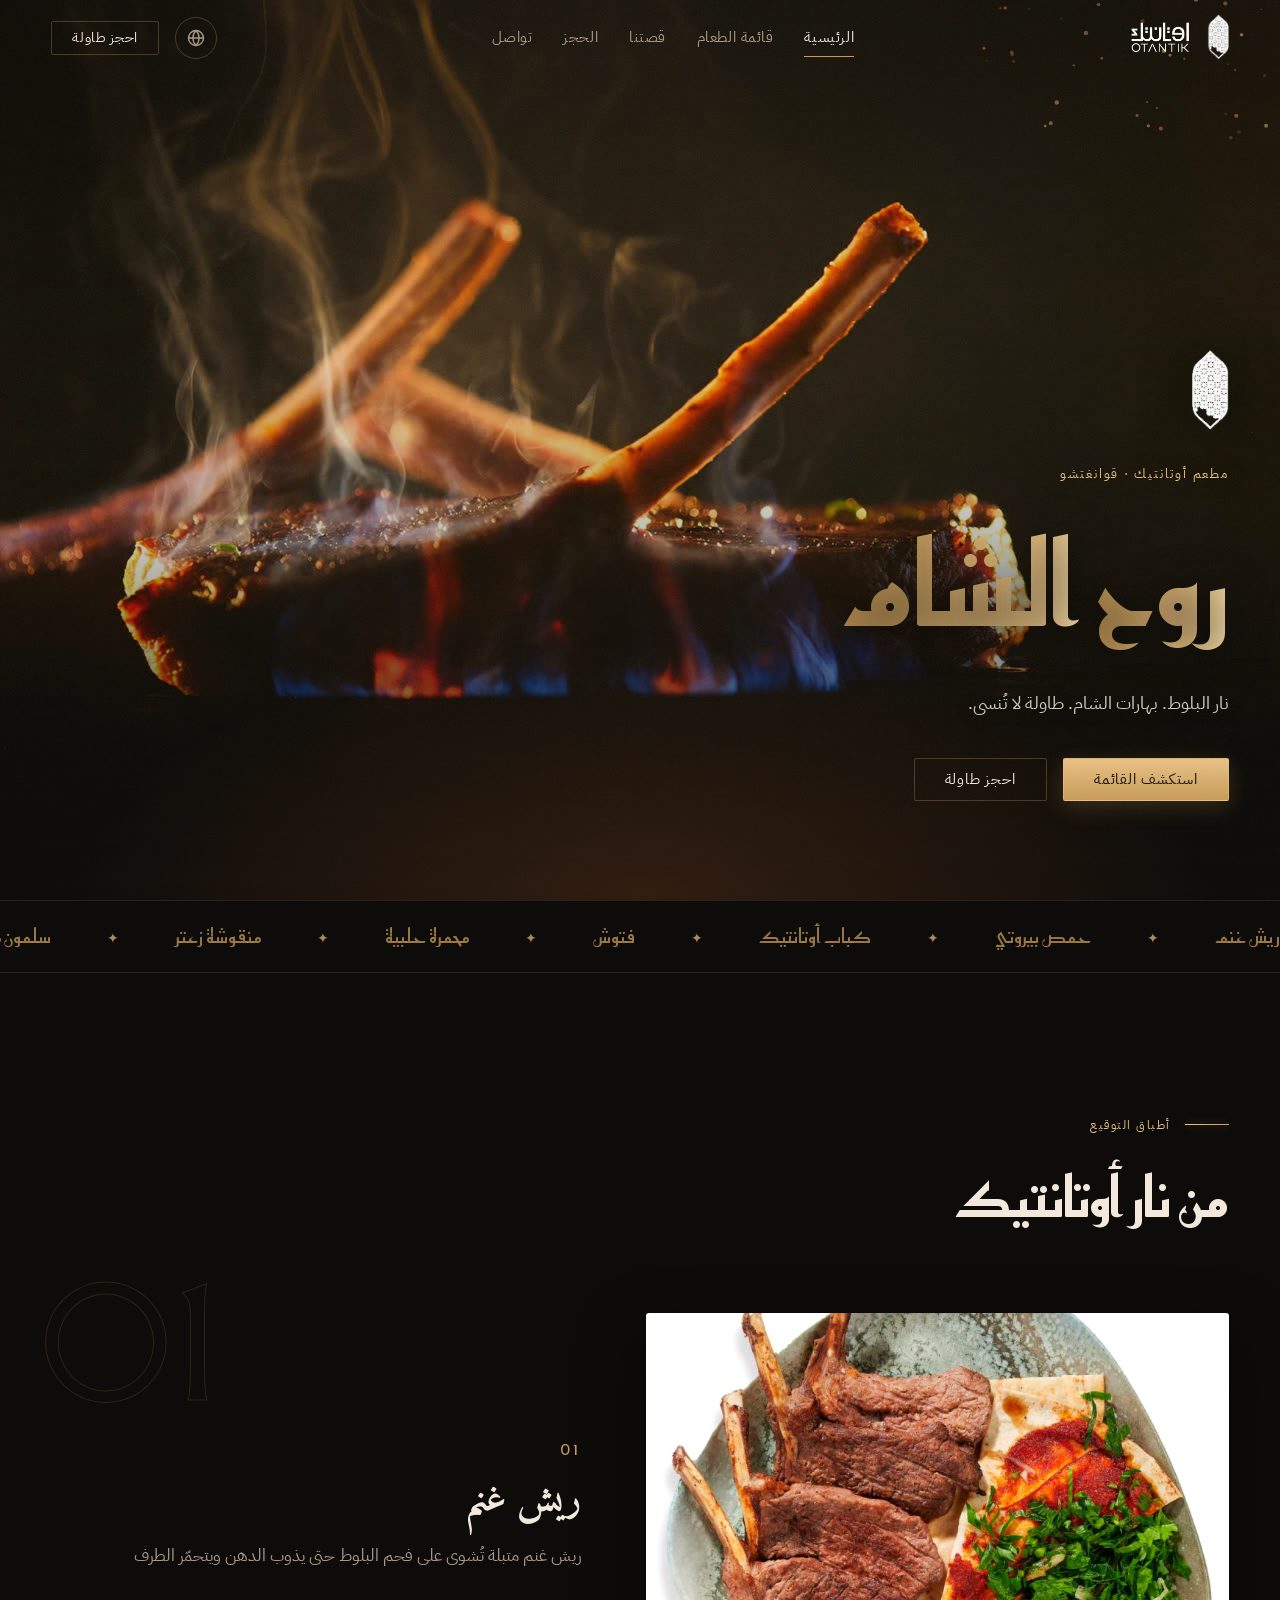
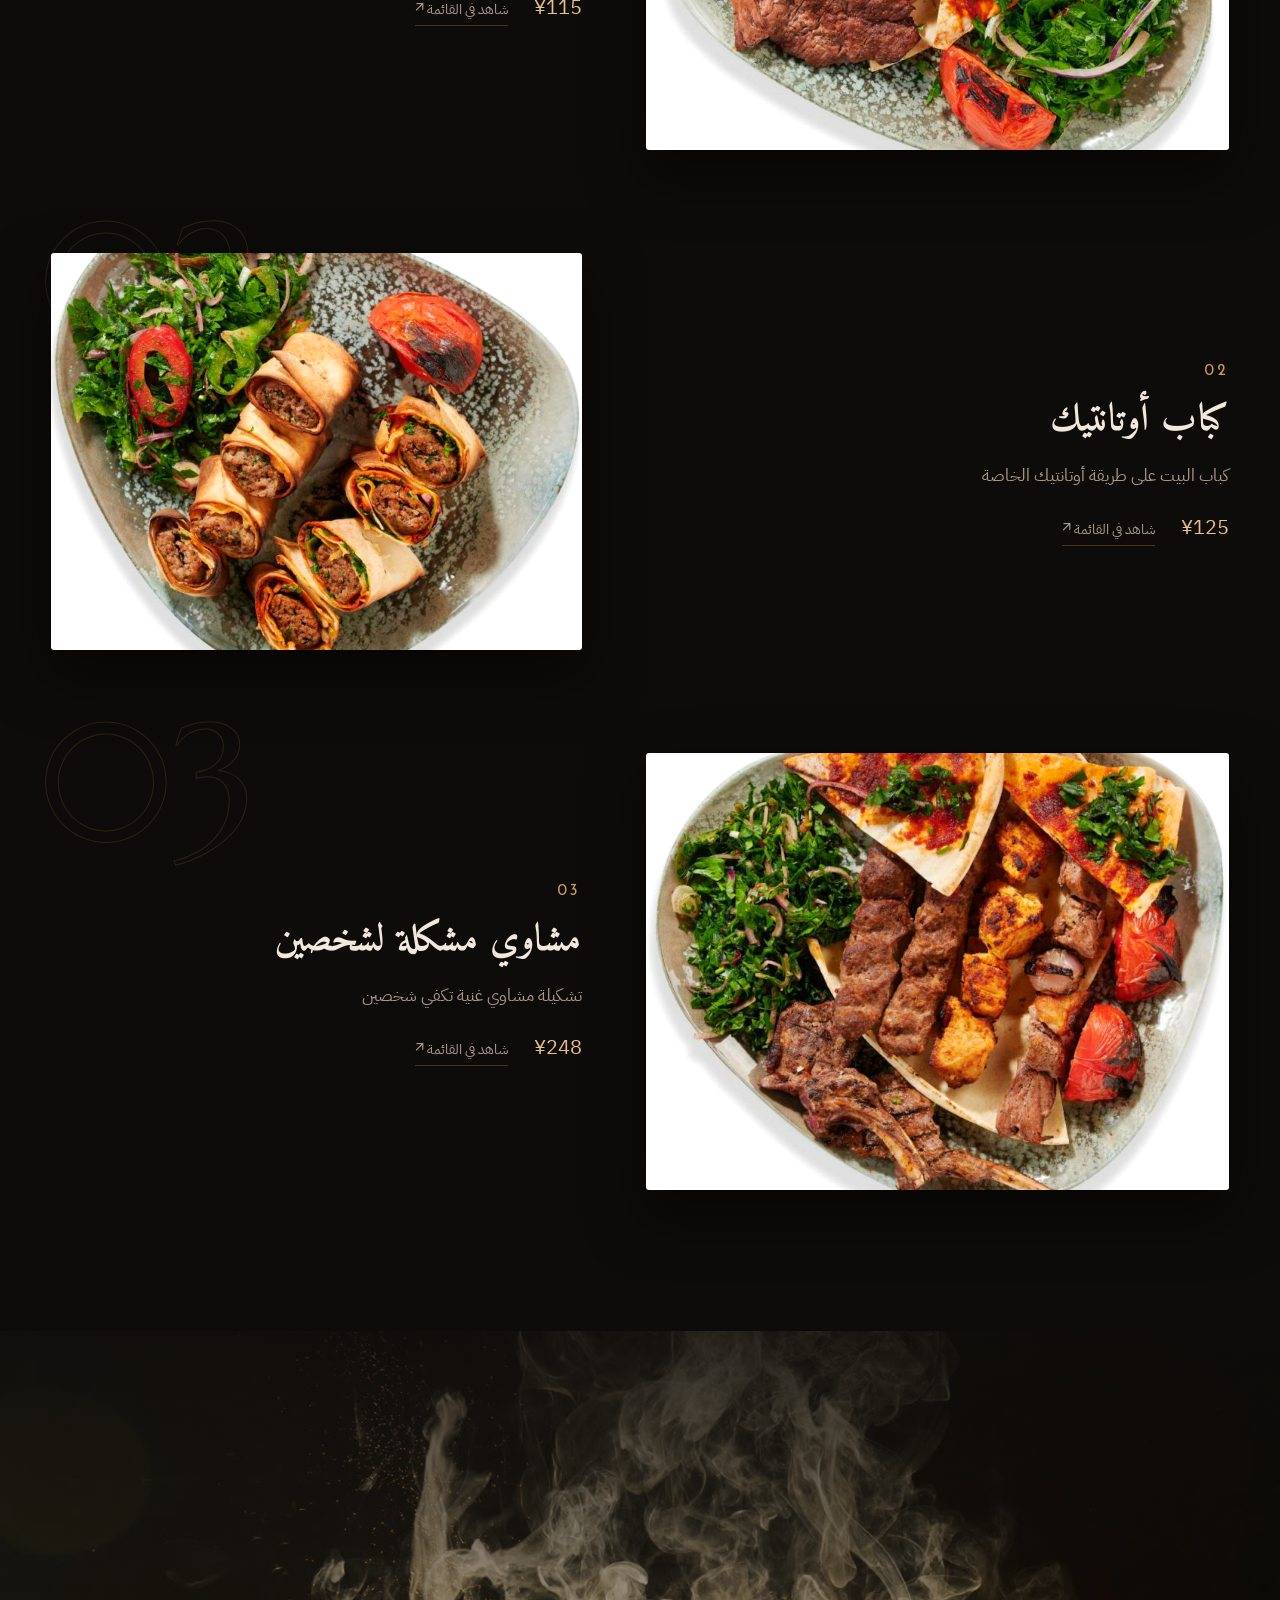
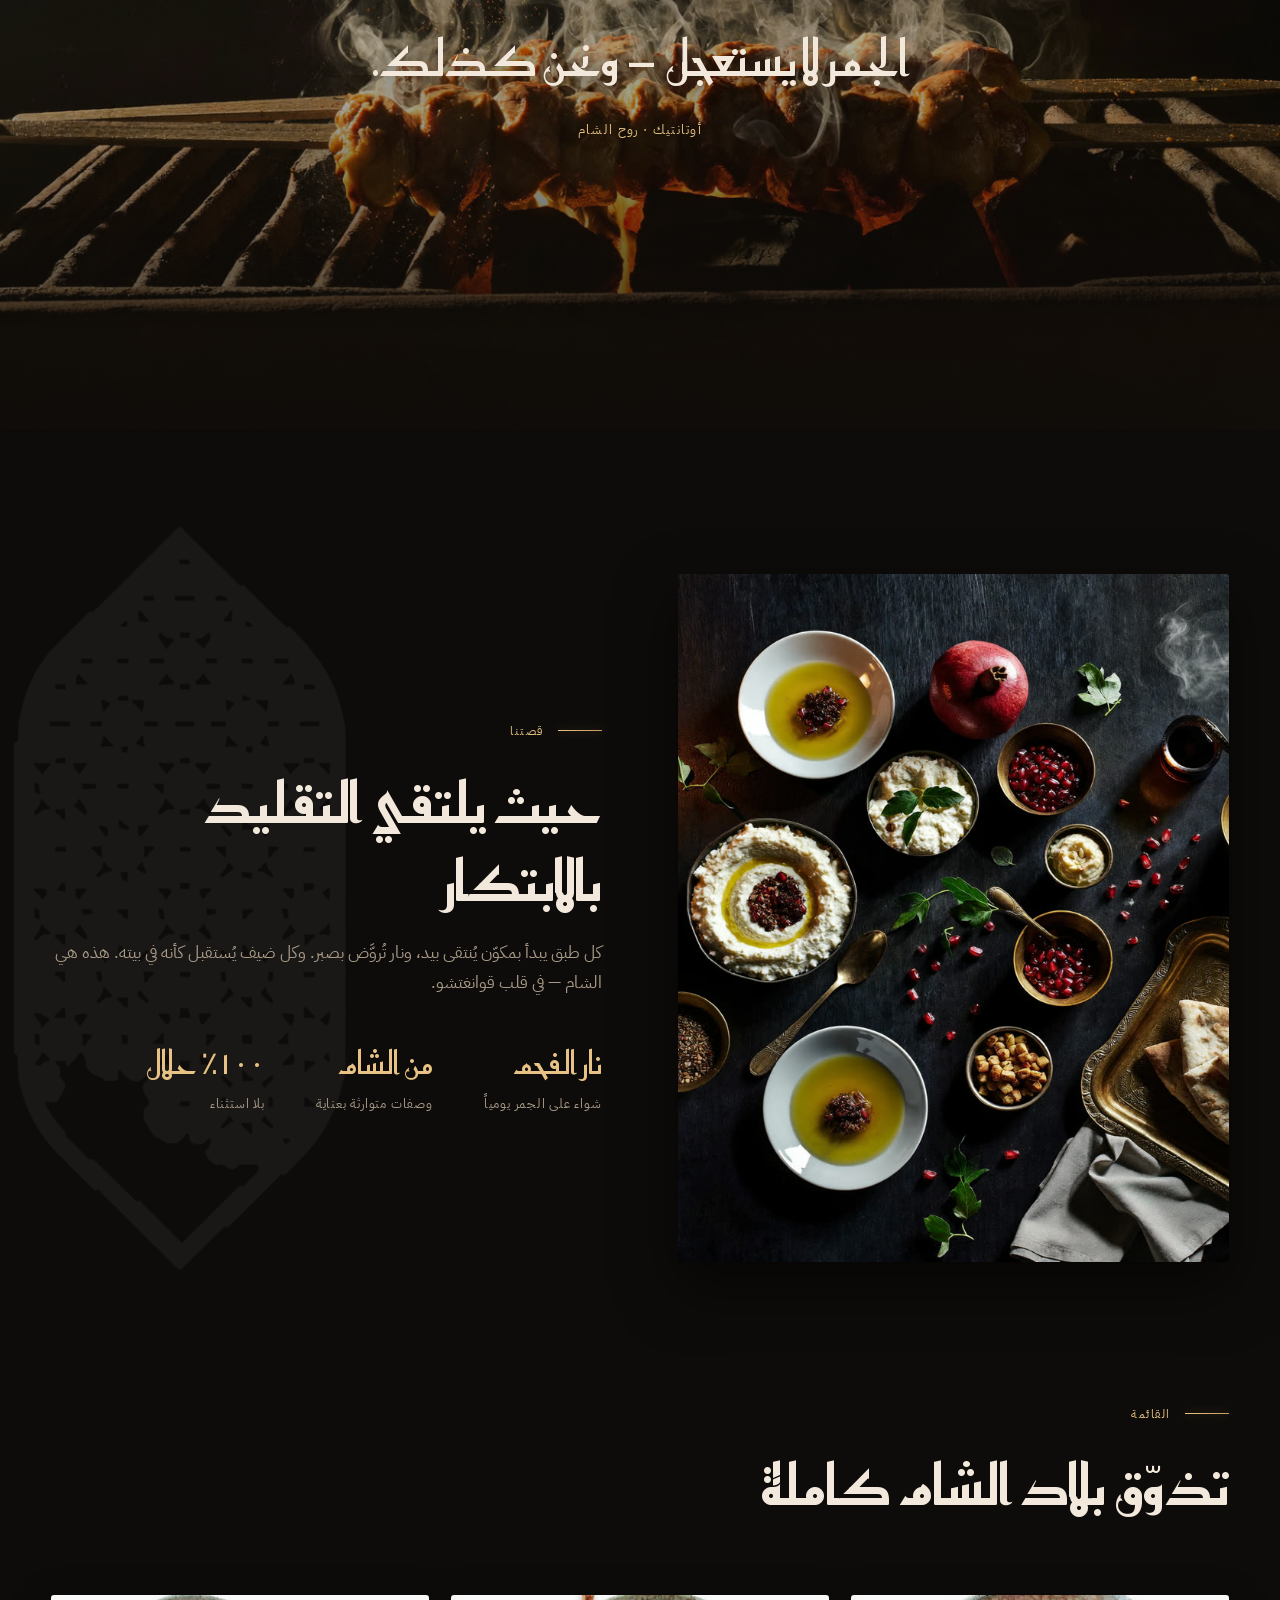
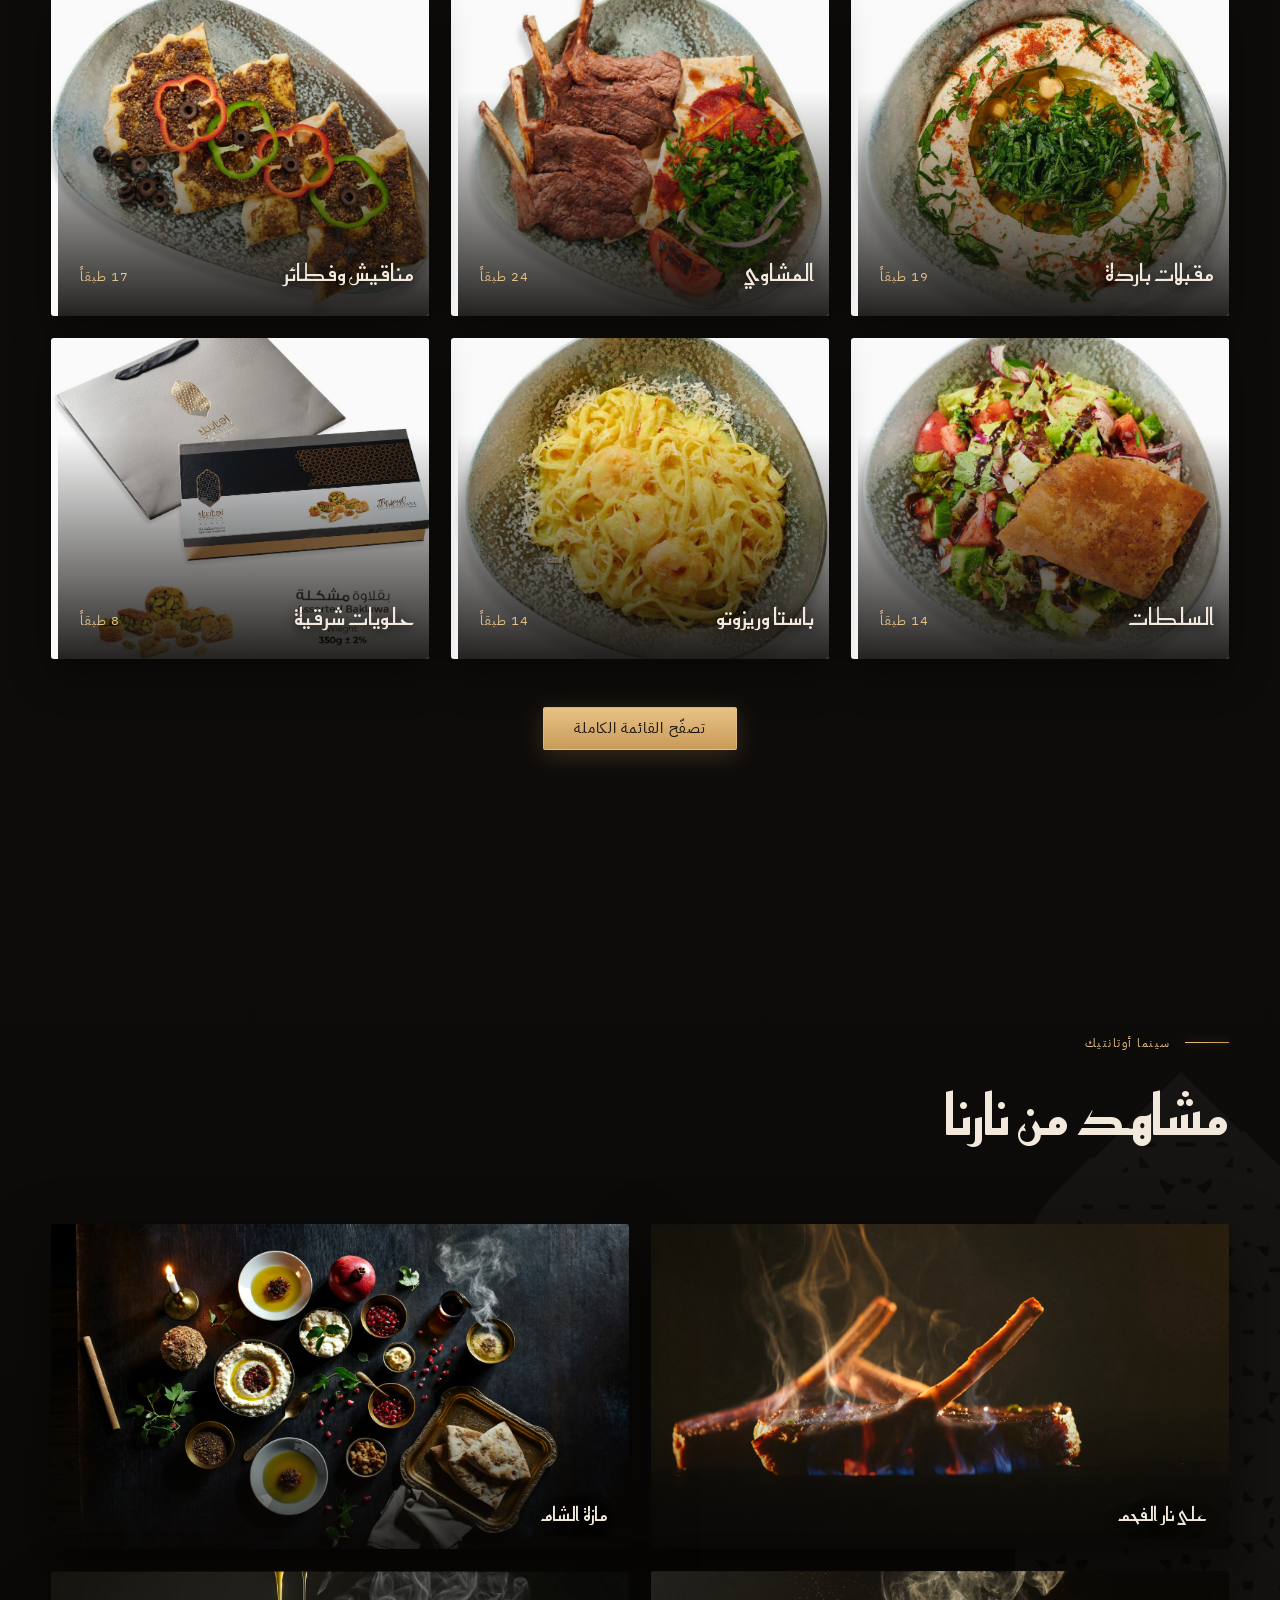
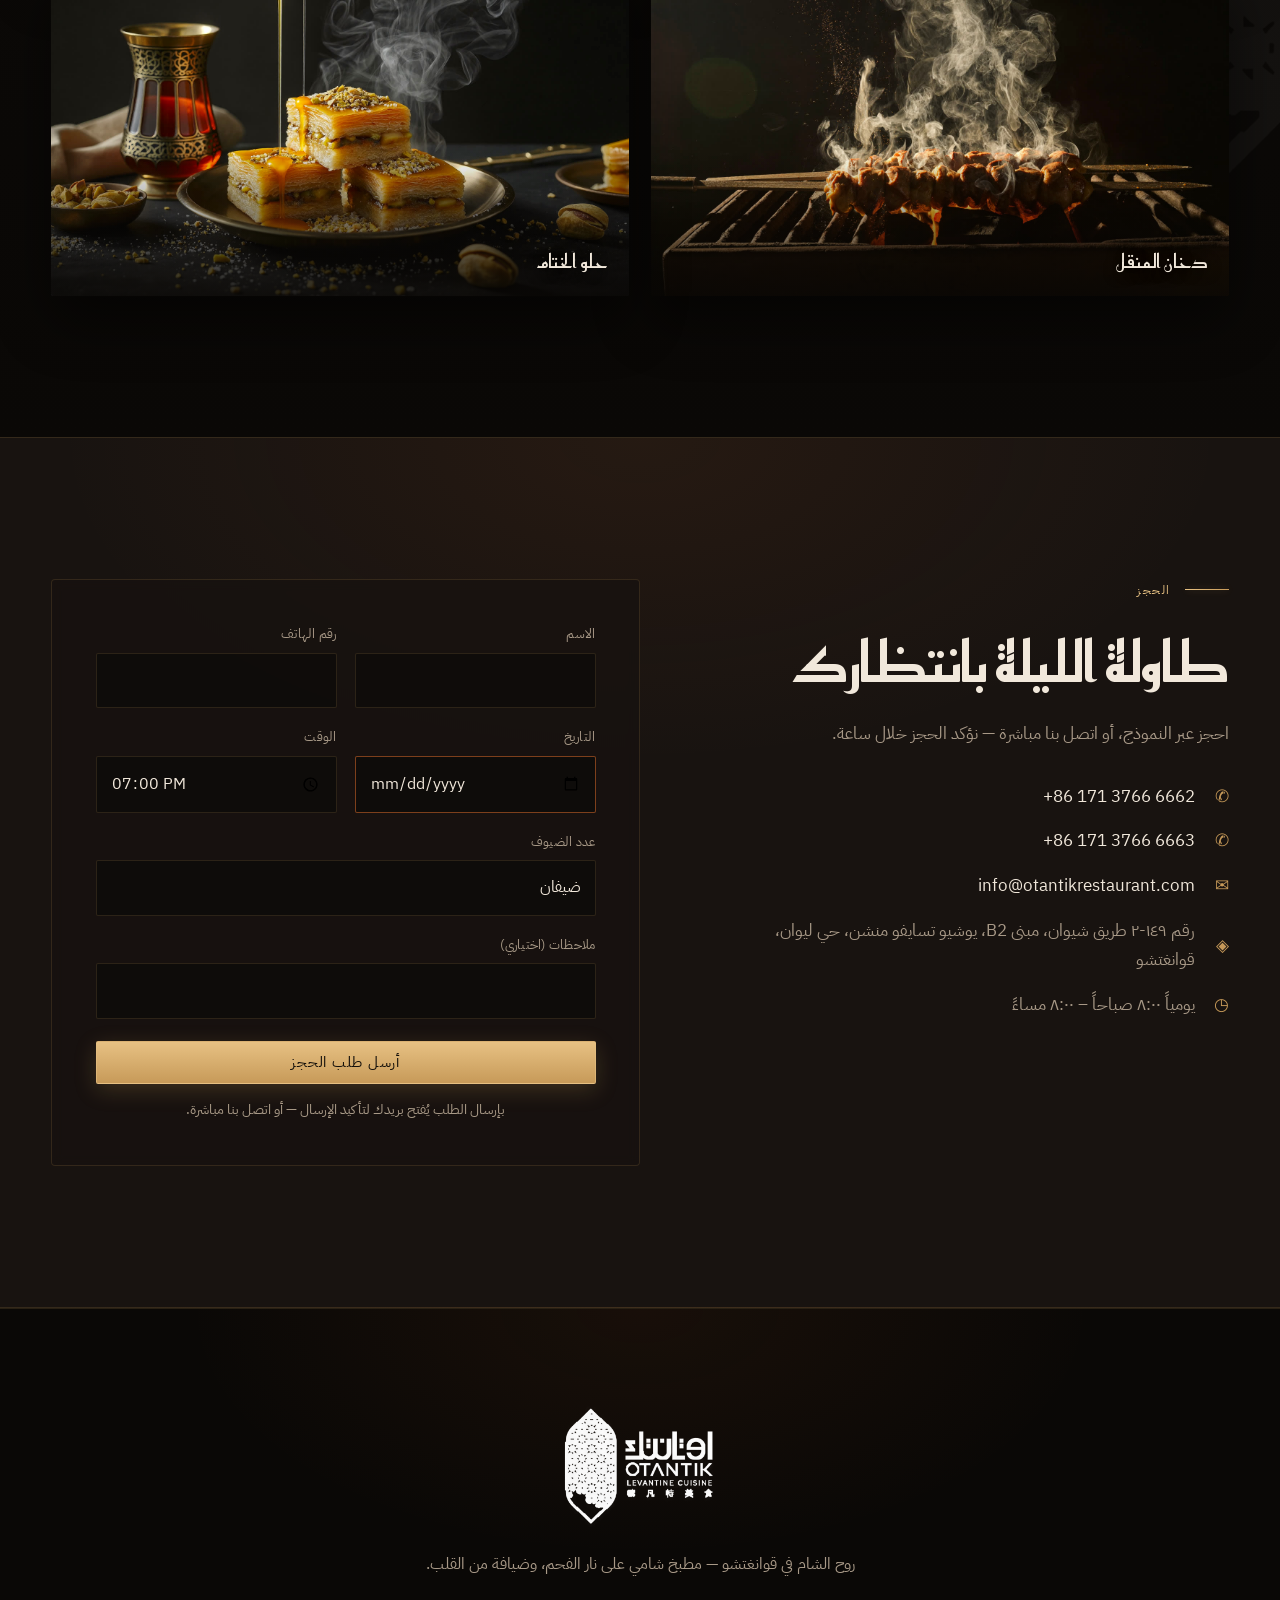
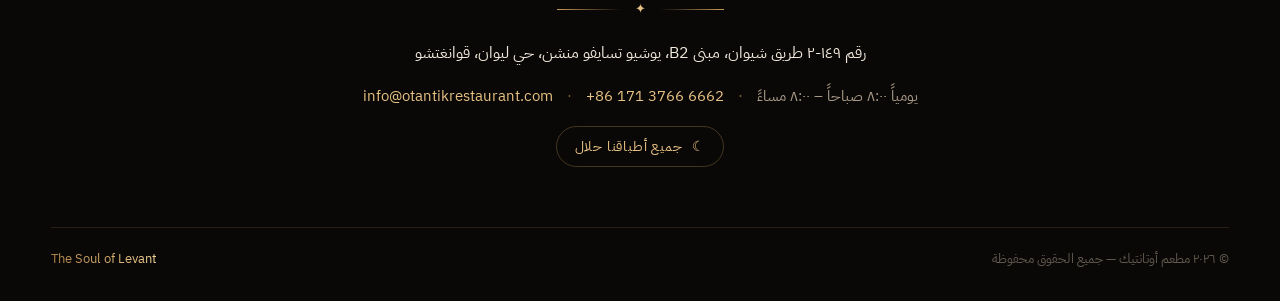
==== commit 124cbcc2: "Replace three-pill language switcher with a single icon dropdown A globe icon opens a small elegant " ====
--- a/index.html
+++ b/index.html
@@ -10,7 +10,7 @@
 <meta property="og:image" content="assets/img/poster-hero-grill.jpg">
 <link rel="icon" type="image/png" href="assets/img/logo-mark.png">
 <link rel="stylesheet" href="css/fonts.css">
-<link rel="stylesheet" href="css/main.css">
+<link rel="stylesheet" href="css/main.css?v=4">
 </head>
 <body data-page="home">
 
@@ -30,10 +30,19 @@
       <a href="#contact" data-i18n="nav.contact"></a>
     </nav>
     <div class="header-actions">
-      <div class="lang-switch" role="group" aria-label="Language">
-        <button data-lang="ar">عربي</button>
-        <button data-lang="en">EN</button>
-        <button data-lang="zh">中文</button>
+      <div class="lang-menu">
+        <button class="lang-btn" id="lang-btn" aria-haspopup="menu" aria-expanded="false" aria-label="Change language">
+          <svg viewBox="0 0 24 24" fill="none" stroke-width="1.6" stroke-linecap="round" stroke-linejoin="round" aria-hidden="true">
+            <circle cx="12" cy="12" r="9"/>
+            <path d="M3 12h18"/>
+            <path d="M12 3c2.4 2.5 3.7 5.7 3.7 9s-1.3 6.5-3.7 9c-2.4-2.5-3.7-5.7-3.7-9s1.3-6.5 3.7-9z"/>
+          </svg>
+        </button>
+        <div class="lang-panel" id="lang-panel" role="menu" aria-label="Language">
+          <button class="lang-opt" data-lang="ar" role="menuitem">عربي<span class="dot"></span></button>
+          <button class="lang-opt" data-lang="en" role="menuitem">English<span class="dot"></span></button>
+          <button class="lang-opt" data-lang="zh" role="menuitem">中文<span class="dot"></span></button>
+        </div>
       </div>
       <a class="btn btn-ghost btn-sm" href="#reserve" data-i18n="cta.reserve"></a>
       <button class="burger" aria-label="Menu"><span></span><span></span><span></span></button>
@@ -256,7 +265,7 @@
 <script src="js/vendor/ScrollTrigger.min.js"></script>
 <script src="js/vendor/lenis.min.js"></script>
 <script src="js/menu-data.js"></script>
-<script src="js/main.js"></script>
+<script src="js/main.js?v=4"></script>
 <script>
 /* home-only rendering: signatures, category cards, marquee (localized) */
 (function () {
--- a/css/main.css
+++ b/css/main.css
@@ -55,6 +55,7 @@
   html { scroll-behavior: auto; }
 }
 
+html { overflow-x: hidden; }
 body {
   background: var(--bg);
   color: var(--cream);
@@ -131,14 +132,42 @@
 
 .header-actions { display: flex; align-items: center; gap: 16px; }
 
-.lang-switch { display: flex; align-items: center; gap: 2px; border: 1px solid var(--line); border-radius: 3px; padding: 2px; }
-.lang-switch button {
-  padding: 4px 10px; font-size: 0.8rem; letter-spacing: 0.03em;
-  color: var(--taupe); border-radius: 2px;
-  transition: color 0.3s, background 0.3s;
-}
-.lang-switch button.on { color: var(--bg); background: var(--gold); }
-.lang-switch button:not(.on):hover { color: var(--cream); }
+/* ============================================================
+   LANGUAGE SWITCH — one icon, an elegant dropdown
+   ============================================================ */
+.lang-menu { position: relative; }
+.lang-btn {
+  width: 42px; height: 42px; flex-shrink: 0;
+  display: flex; align-items: center; justify-content: center;
+  border: 1px solid var(--line); border-radius: 50%;
+  color: var(--taupe); transition: color 0.35s var(--ease), background 0.35s var(--ease), border-color 0.35s var(--ease), transform 0.35s var(--ease);
+}
+.lang-btn svg { width: 20px; height: 20px; stroke: currentColor; }
+.lang-btn:hover { color: var(--gold-bright); border-color: var(--gold); }
+.lang-btn.open {
+  color: #14100B; border-color: var(--gold-bright);
+  background: linear-gradient(180deg, var(--gold-bright), var(--gold));
+  transform: rotate(-8deg);
+}
+
+.lang-panel {
+  position: absolute; top: calc(100% + 12px); inset-inline-end: 0; z-index: 80;
+  min-width: 148px; background: var(--bg2); border: 1px solid var(--line-soft);
+  border-radius: 10px; padding: 6px; box-shadow: 0 20px 48px rgba(0, 0, 0, 0.55);
+  opacity: 0; visibility: hidden; transform: translateY(-8px) scale(0.96); transform-origin: top;
+  transition: opacity 0.28s var(--ease), transform 0.28s var(--ease), visibility 0.28s;
+}
+.lang-panel.open { opacity: 1; visibility: visible; transform: translateY(0) scale(1); }
+.lang-opt {
+  display: flex; align-items: center; justify-content: space-between; gap: 12px;
+  width: 100%; padding: 11px 13px; border-radius: 6px;
+  font-size: 0.95rem; color: var(--taupe);
+  transition: background 0.25s var(--ease), color 0.25s var(--ease);
+}
+.lang-opt:hover { background: rgba(200, 155, 90, 0.12); color: var(--cream); }
+.lang-opt.on { color: var(--gold-bright); }
+.lang-opt .dot { width: 5px; height: 5px; border-radius: 50%; background: var(--gold-bright); opacity: 0; transition: opacity 0.25s; }
+.lang-opt.on .dot { opacity: 1; }
 
 .btn {
   display: inline-flex; align-items: center; justify-content: center; gap: 10px;
@@ -328,6 +357,7 @@
 /* ============================================================
    STORY
    ============================================================ */
+#story, .cinema { overflow-x: clip; }
 #story::before, .cinema::before { /* the logo's mihrab lattice as ambient brand texture */
   content: ""; position: absolute; z-index: 0; pointer-events: none;
   inset-block: 5%; width: min(36vw, 420px);
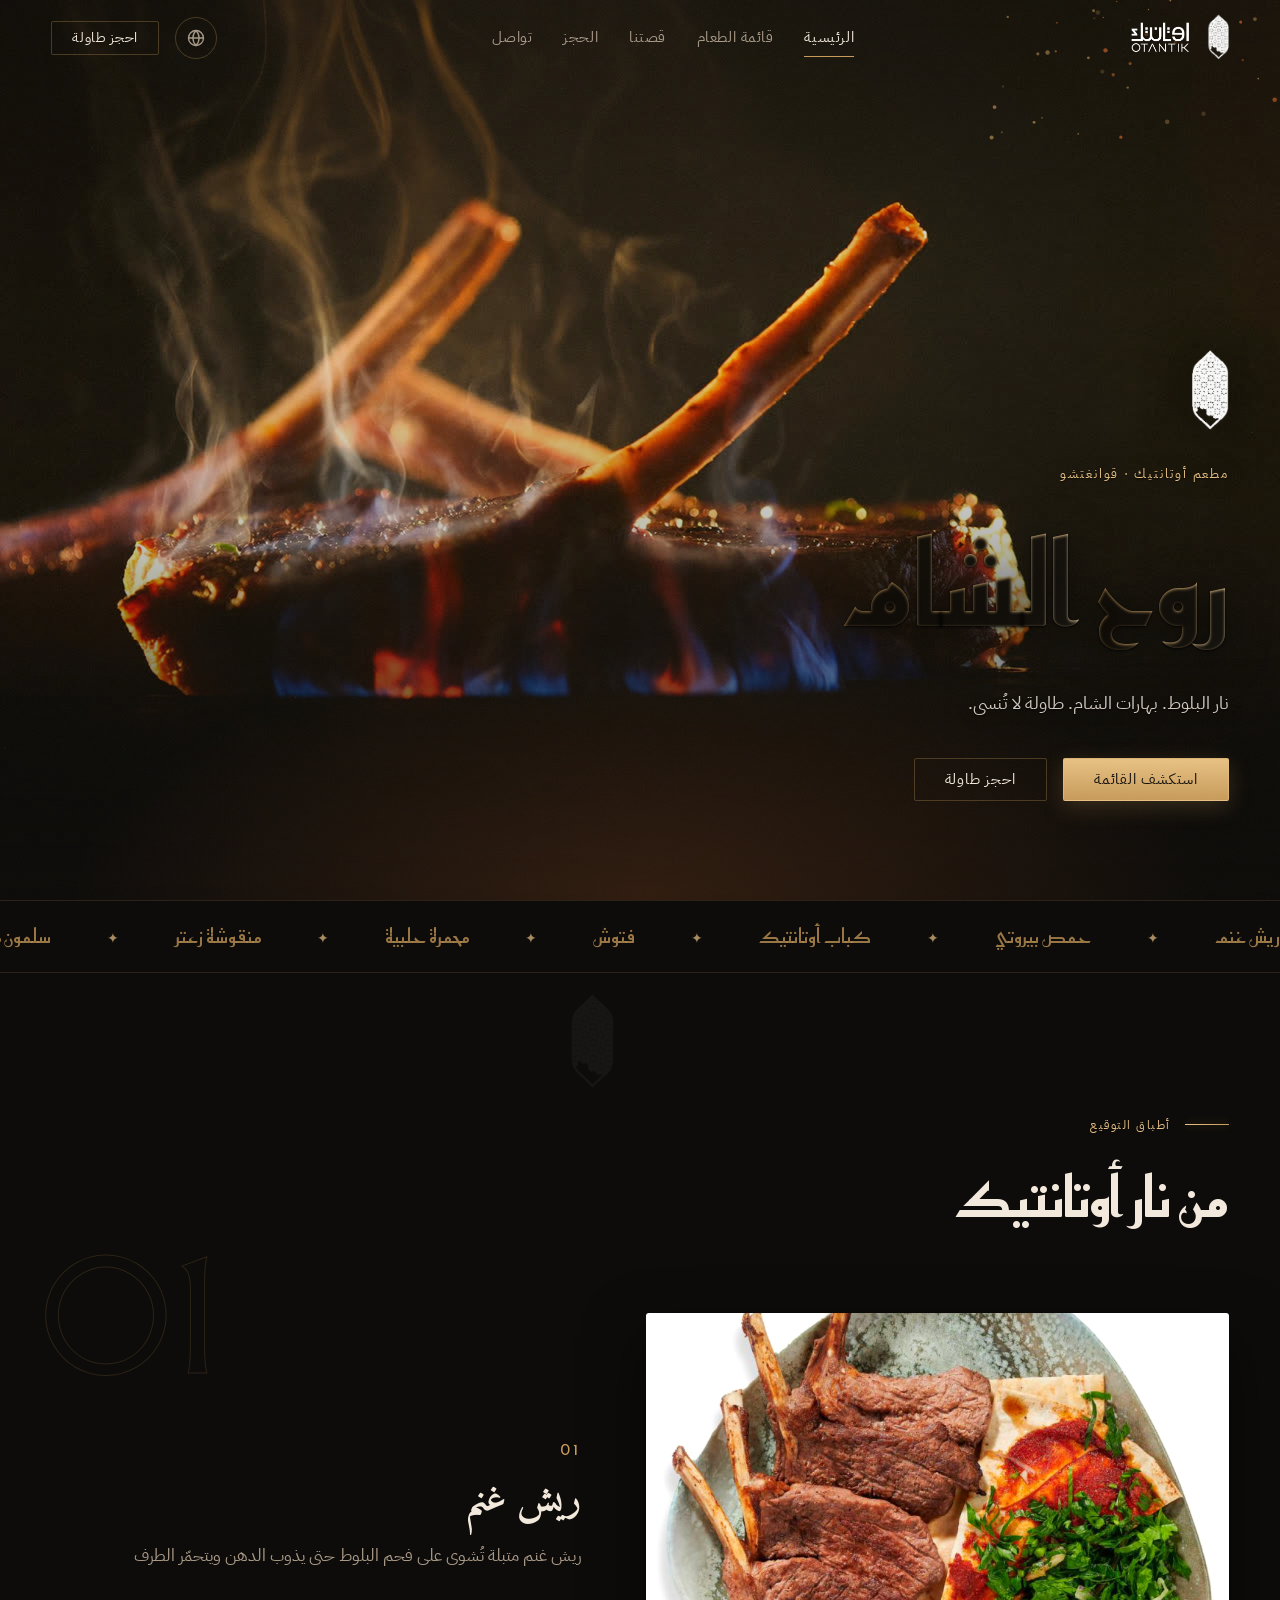
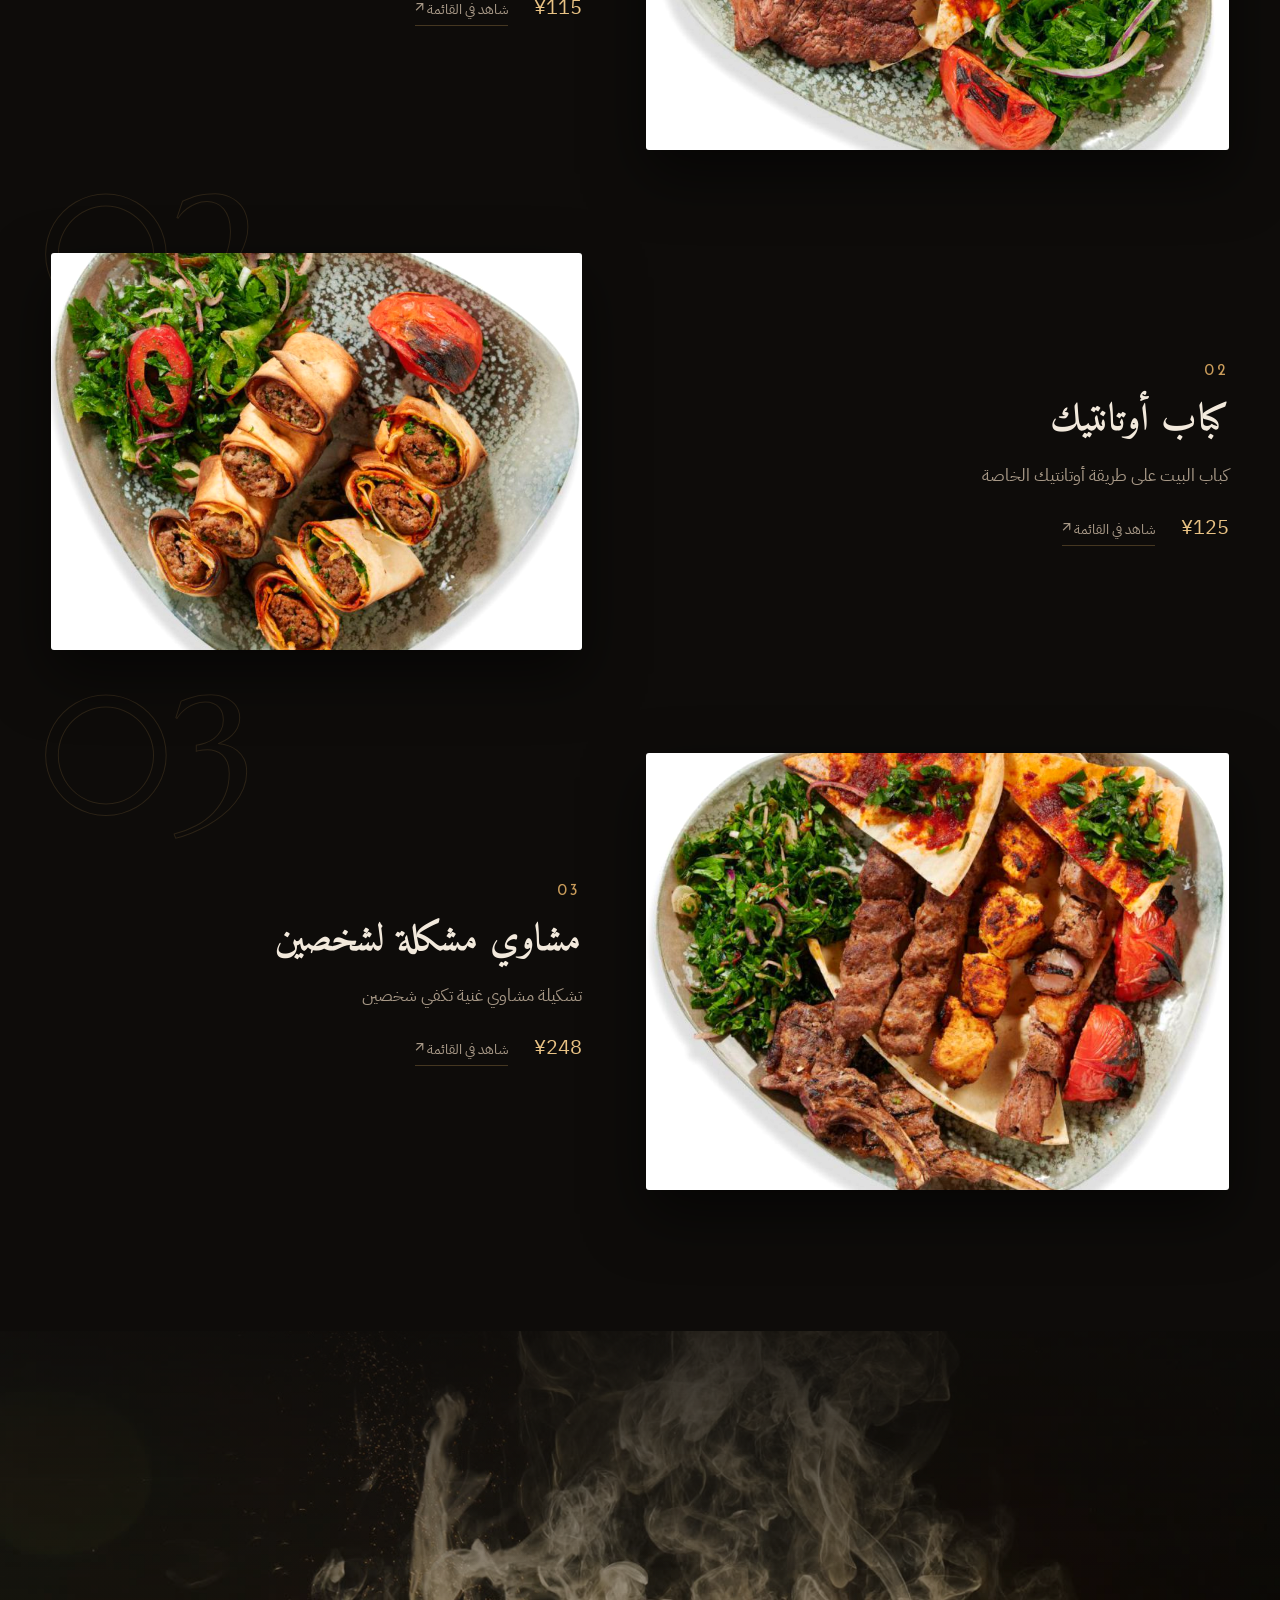
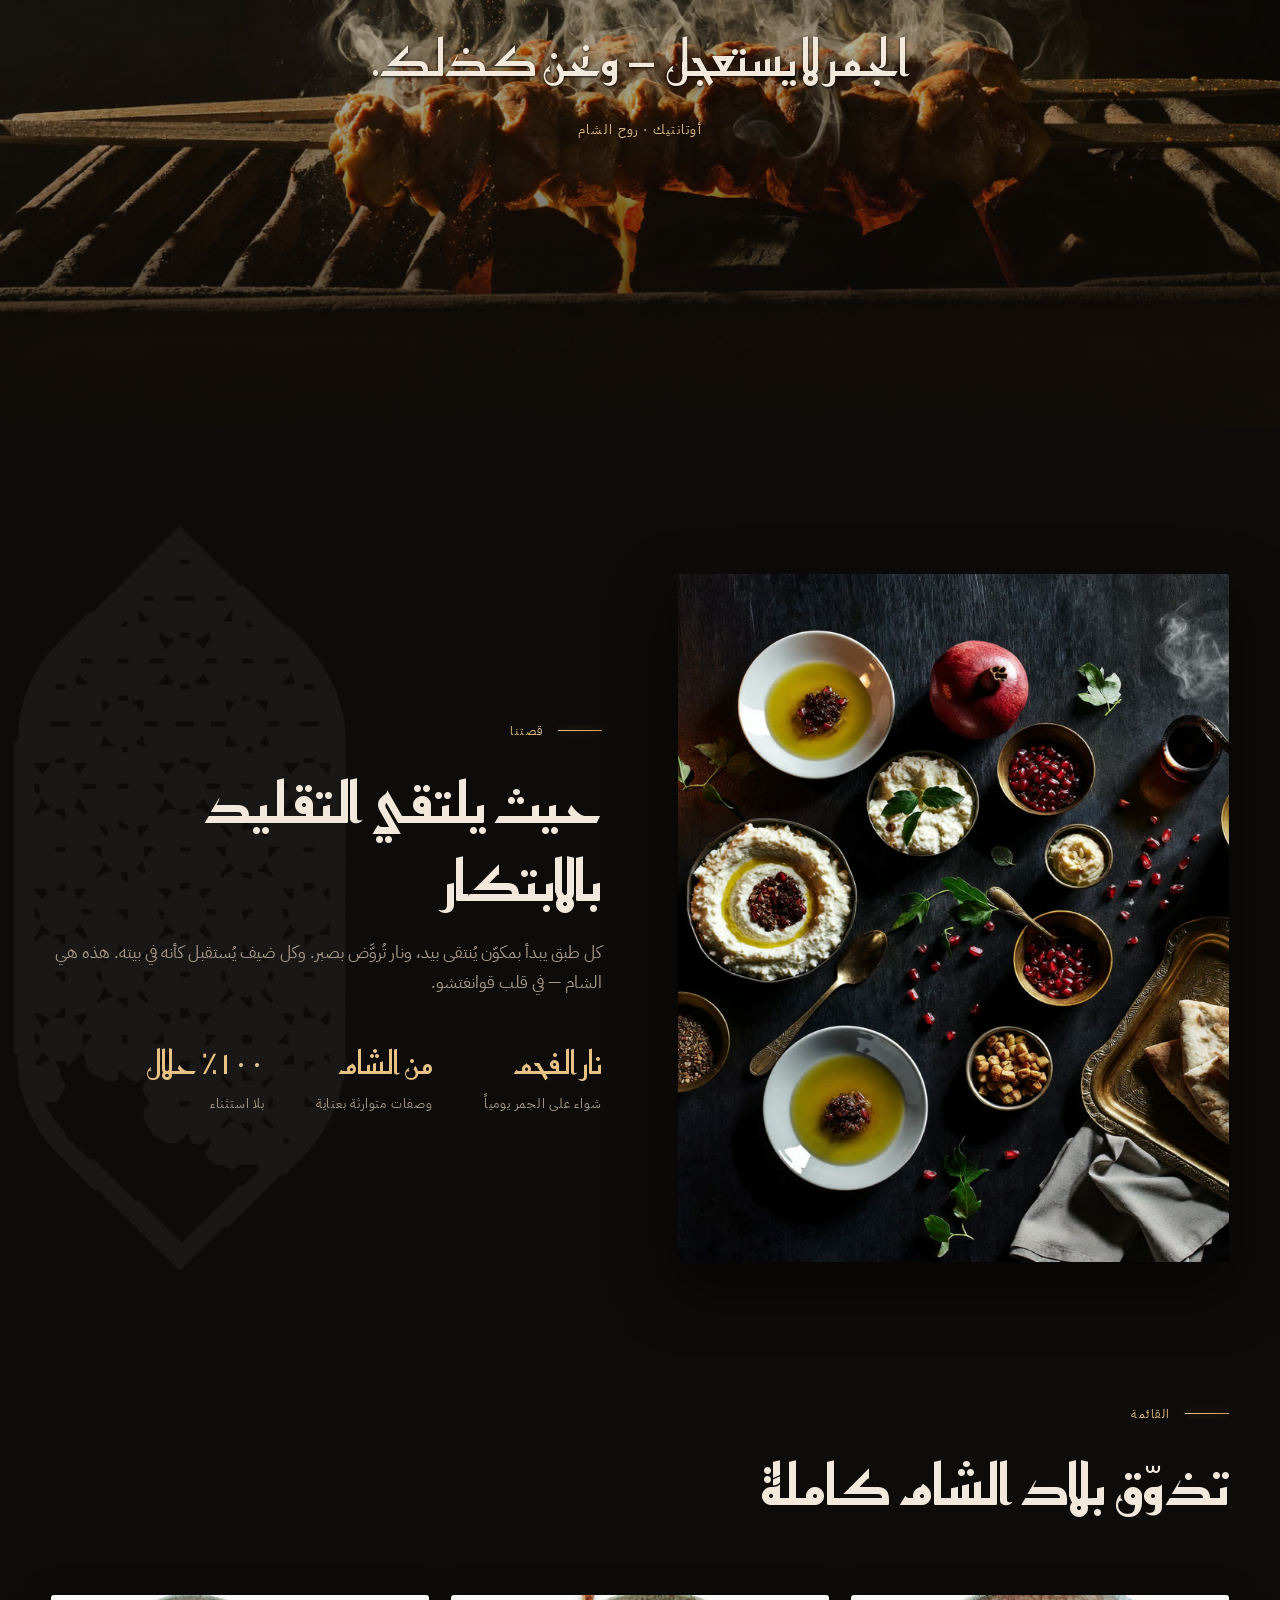
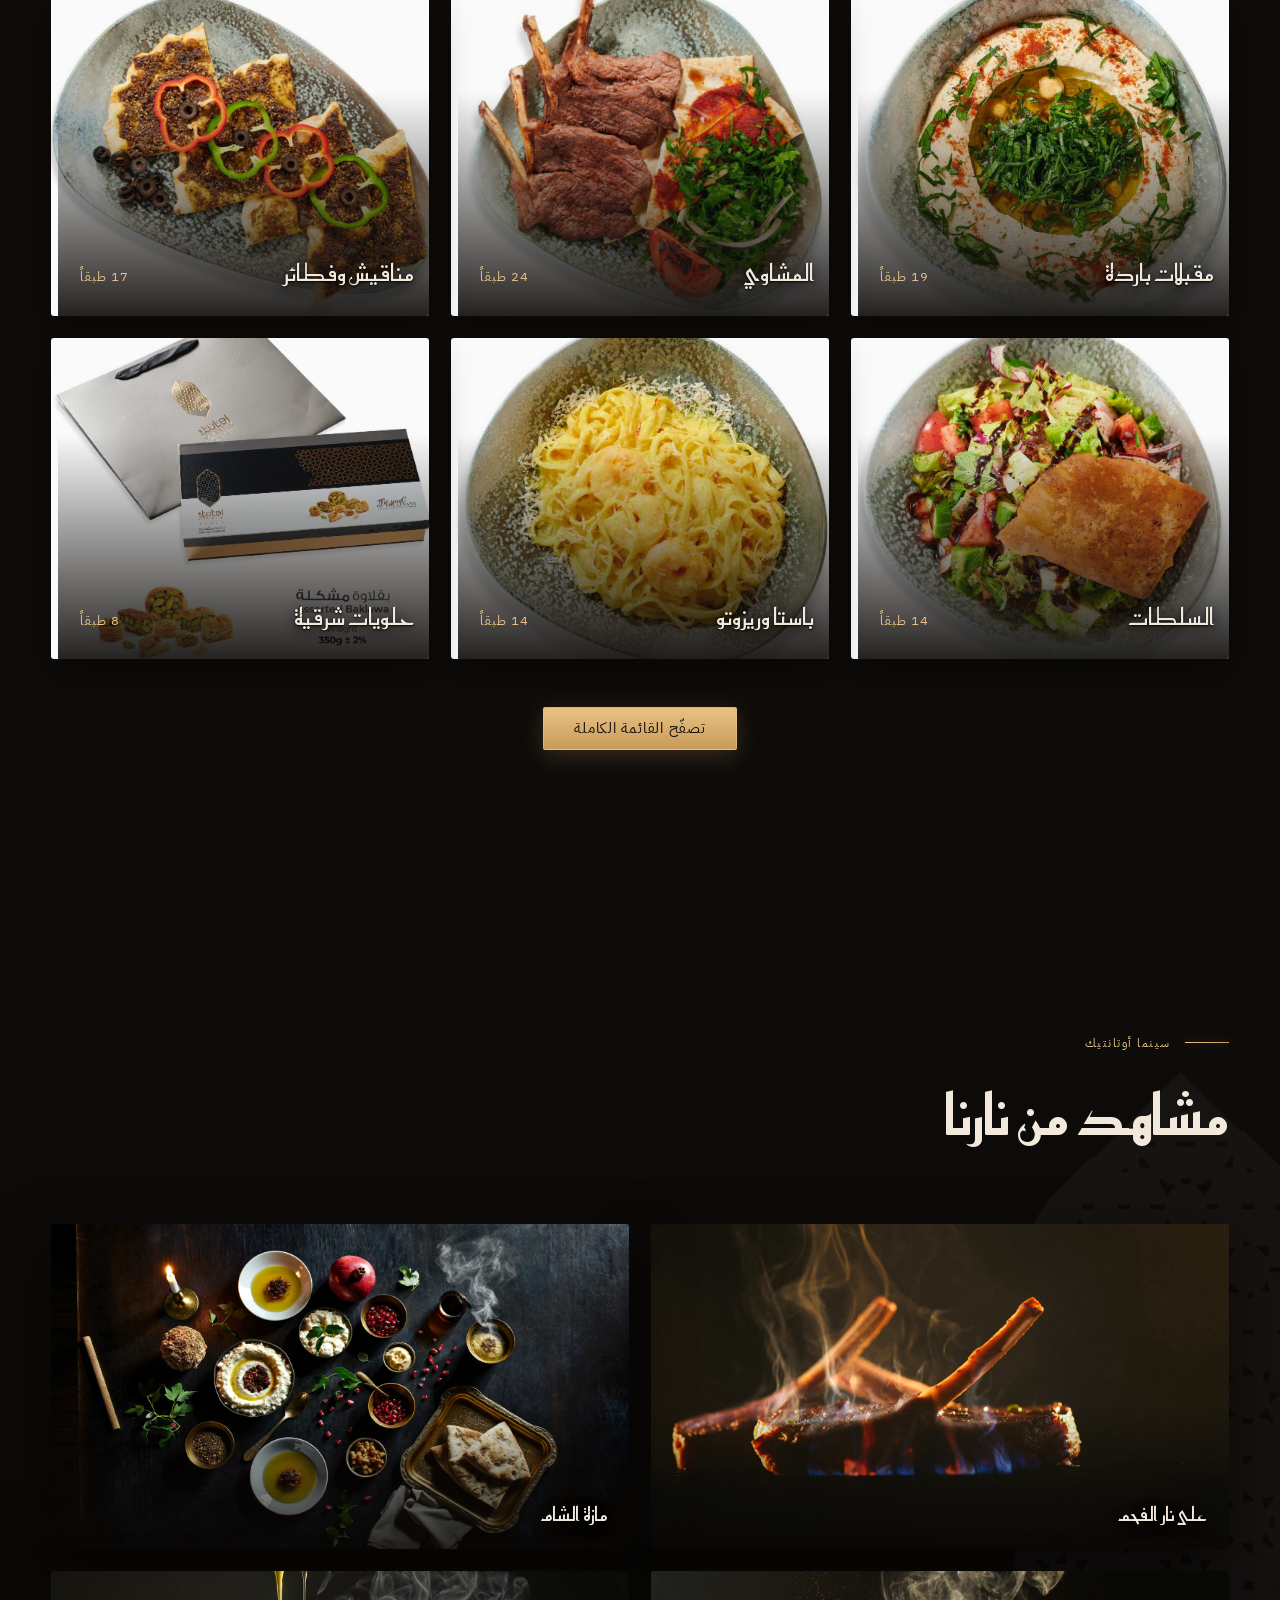
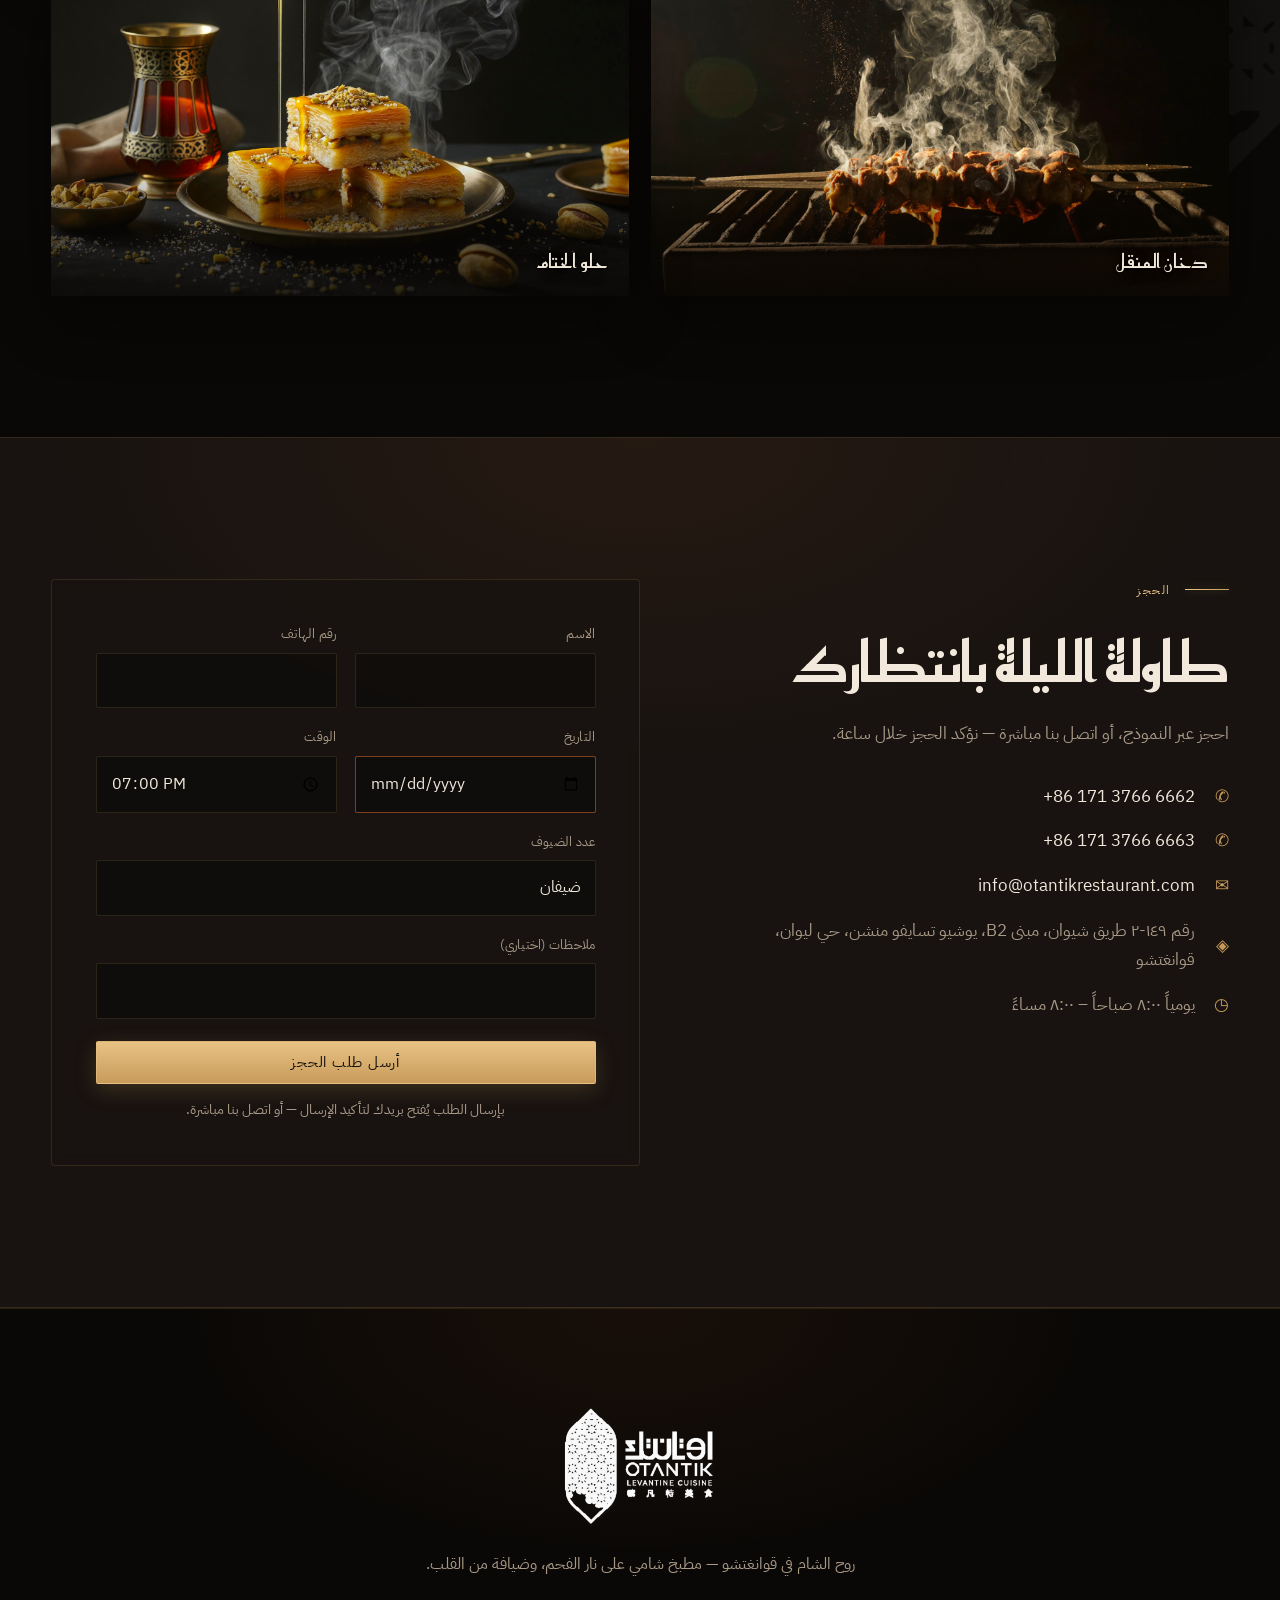
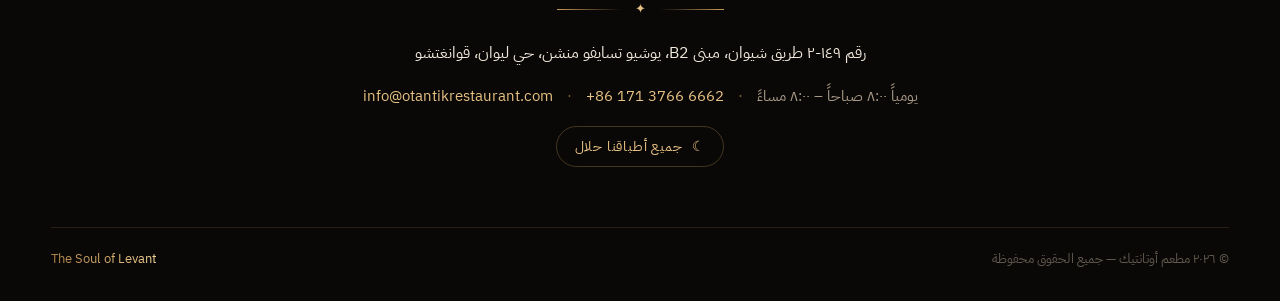
==== commit edeaf71b: "Add scroll-driven motion, clean up dead fonts, fix two real scroll bugs - Scroll-linked video zooms " ====
--- a/index.html
+++ b/index.html
@@ -10,7 +10,7 @@
 <meta property="og:image" content="assets/img/poster-hero-grill.jpg">
 <link rel="icon" type="image/png" href="assets/img/logo-mark.png">
 <link rel="stylesheet" href="css/fonts.css">
-<link rel="stylesheet" href="css/main.css?v=4">
+<link rel="stylesheet" href="css/main.css?v=6">
 </head>
 <body data-page="home">
 
@@ -88,6 +88,15 @@
 
 <!-- ================= SIGNATURES ================= -->
 <section class="section" id="signatures">
+  <div class="gap-glow glow" aria-hidden="true">
+    <div class="gap-glow-mark"></div>
+    <span class="gap-spark" style="left:8%;animation-delay:0s"></span>
+    <span class="gap-spark" style="left:23%;animation-delay:1.8s"></span>
+    <span class="gap-spark" style="left:40%;animation-delay:3.4s"></span>
+    <span class="gap-spark" style="left:59%;animation-delay:0.9s"></span>
+    <span class="gap-spark" style="left:77%;animation-delay:2.6s"></span>
+    <span class="gap-spark" style="left:92%;animation-delay:4.2s"></span>
+  </div>
   <div class="wrap">
     <p class="eyebrow rv" data-i18n="sig.eyebrow"></p>
     <h2 class="h2 rv" data-i18n="sig.title"></h2>
@@ -265,7 +274,7 @@
 <script src="js/vendor/ScrollTrigger.min.js"></script>
 <script src="js/vendor/lenis.min.js"></script>
 <script src="js/menu-data.js"></script>
-<script src="js/main.js?v=4"></script>
+<script src="js/main.js?v=6"></script>
 <script>
 /* home-only rendering: signatures, category cards, marquee (localized) */
 (function () {
@@ -290,7 +299,7 @@
         var it = MENU.items.filter(function (x) { return x.slug === slug; })[0];
         if (!it) return "";
         return '<div class="sig-row">' +
-          '<span class="sig-ghost" aria-hidden="true">0' + (i + 1) + '</span>' +
+          '<span class="sig-ghost" aria-hidden="true" data-parallax="16">0' + (i + 1) + '</span>' +
           '<div class="sig-media rv glow"><img src="' + it.img + '" alt="' + it.name[L] + '" loading="lazy" data-fv-cap="' + it.name[L] + '  ·  ¥' + it.price + '"></div>' +
           '<div class="sig-body">' +
             '<div class="num rv">0' + (i + 1) + '</div>' +
@@ -340,6 +349,7 @@
         el.style.opacity = 1; el.style.transform = "none";
       });
     }
+    if (window.OTANTIK_BIND_MOTION) window.OTANTIK_BIND_MOTION(document.getElementById("sig-rows"));
   }
 
   document.addEventListener("otantik:lang", renderHome);
--- a/css/fonts.css
+++ b/css/fonts.css
@@ -367,195 +367,6 @@
   src: url(../assets/fonts/ibmplexsansarabic-Qw3NZRtWPQCuHme67tEYUIx3Kh0PHR9N6YPi-OCUXMQ.woff2) format('woff2');
   unicode-range: U+0000-00FF, U+0131, U+0152-0153, U+02BB-02BC, U+02C6, U+02DA, U+02DC, U+0304, U+0308, U+0329, U+2000-206F, U+20AC, U+2122, U+2191, U+2193, U+2212, U+2215, U+FEFF, U+FFFD;
 }
-/* cyrillic-ext */
-@font-face {
-  font-family: 'Inter';
-  font-style: normal;
-  font-weight: 400;
-  font-display: swap;
-  src: url(../assets/fonts/inter-UcC73FwrK3iLTeHuS_nVMrMxCp50SjIa2JL7SUc.woff2) format('woff2');
-  unicode-range: U+0460-052F, U+1C80-1C8A, U+20B4, U+2DE0-2DFF, U+A640-A69F, U+FE2E-FE2F;
-}
-/* cyrillic */
-@font-face {
-  font-family: 'Inter';
-  font-style: normal;
-  font-weight: 400;
-  font-display: swap;
-  src: url(../assets/fonts/inter-UcC73FwrK3iLTeHuS_nVMrMxCp50SjIa0ZL7SUc.woff2) format('woff2');
-  unicode-range: U+0301, U+0400-045F, U+0490-0491, U+04B0-04B1, U+2116;
-}
-/* greek-ext */
-@font-face {
-  font-family: 'Inter';
-  font-style: normal;
-  font-weight: 400;
-  font-display: swap;
-  src: url(../assets/fonts/inter-UcC73FwrK3iLTeHuS_nVMrMxCp50SjIa2ZL7SUc.woff2) format('woff2');
-  unicode-range: U+1F00-1FFF;
-}
-/* greek */
-@font-face {
-  font-family: 'Inter';
-  font-style: normal;
-  font-weight: 400;
-  font-display: swap;
-  src: url(../assets/fonts/inter-UcC73FwrK3iLTeHuS_nVMrMxCp50SjIa1pL7SUc.woff2) format('woff2');
-  unicode-range: U+0370-0377, U+037A-037F, U+0384-038A, U+038C, U+038E-03A1, U+03A3-03FF;
-}
-/* vietnamese */
-@font-face {
-  font-family: 'Inter';
-  font-style: normal;
-  font-weight: 400;
-  font-display: swap;
-  src: url(../assets/fonts/inter-UcC73FwrK3iLTeHuS_nVMrMxCp50SjIa2pL7SUc.woff2) format('woff2');
-  unicode-range: U+0102-0103, U+0110-0111, U+0128-0129, U+0168-0169, U+01A0-01A1, U+01AF-01B0, U+0300-0301, U+0303-0304, U+0308-0309, U+0323, U+0329, U+1EA0-1EF9, U+20AB;
-}
-/* latin-ext */
-@font-face {
-  font-family: 'Inter';
-  font-style: normal;
-  font-weight: 400;
-  font-display: swap;
-  src: url(../assets/fonts/inter-UcC73FwrK3iLTeHuS_nVMrMxCp50SjIa25L7SUc.woff2) format('woff2');
-  unicode-range: U+0100-02BA, U+02BD-02C5, U+02C7-02CC, U+02CE-02D7, U+02DD-02FF, U+0304, U+0308, U+0329, U+1D00-1DBF, U+1E00-1E9F, U+1EF2-1EFF, U+2020, U+20A0-20AB, U+20AD-20C0, U+2113, U+2C60-2C7F, U+A720-A7FF;
-}
-/* latin */
-@font-face {
-  font-family: 'Inter';
-  font-style: normal;
-  font-weight: 400;
-  font-display: swap;
-  src: url(../assets/fonts/inter-UcC73FwrK3iLTeHuS_nVMrMxCp50SjIa1ZL7.woff2) format('woff2');
-  unicode-range: U+0000-00FF, U+0131, U+0152-0153, U+02BB-02BC, U+02C6, U+02DA, U+02DC, U+0304, U+0308, U+0329, U+2000-206F, U+20AC, U+2122, U+2191, U+2193, U+2212, U+2215, U+FEFF, U+FFFD;
-}
-/* cyrillic-ext */
-@font-face {
-  font-family: 'Inter';
-  font-style: normal;
-  font-weight: 500;
-  font-display: swap;
-  src: url(../assets/fonts/inter-UcC73FwrK3iLTeHuS_nVMrMxCp50SjIa2JL7SUc.woff2) format('woff2');
-  unicode-range: U+0460-052F, U+1C80-1C8A, U+20B4, U+2DE0-2DFF, U+A640-A69F, U+FE2E-FE2F;
-}
-/* cyrillic */
-@font-face {
-  font-family: 'Inter';
-  font-style: normal;
-  font-weight: 500;
-  font-display: swap;
-  src: url(../assets/fonts/inter-UcC73FwrK3iLTeHuS_nVMrMxCp50SjIa0ZL7SUc.woff2) format('woff2');
-  unicode-range: U+0301, U+0400-045F, U+0490-0491, U+04B0-04B1, U+2116;
-}
-/* greek-ext */
-@font-face {
-  font-family: 'Inter';
-  font-style: normal;
-  font-weight: 500;
-  font-display: swap;
-  src: url(../assets/fonts/inter-UcC73FwrK3iLTeHuS_nVMrMxCp50SjIa2ZL7SUc.woff2) format('woff2');
-  unicode-range: U+1F00-1FFF;
-}
-/* greek */
-@font-face {
-  font-family: 'Inter';
-  font-style: normal;
-  font-weight: 500;
-  font-display: swap;
-  src: url(../assets/fonts/inter-UcC73FwrK3iLTeHuS_nVMrMxCp50SjIa1pL7SUc.woff2) format('woff2');
-  unicode-range: U+0370-0377, U+037A-037F, U+0384-038A, U+038C, U+038E-03A1, U+03A3-03FF;
-}
-/* vietnamese */
-@font-face {
-  font-family: 'Inter';
-  font-style: normal;
-  font-weight: 500;
-  font-display: swap;
-  src: url(../assets/fonts/inter-UcC73FwrK3iLTeHuS_nVMrMxCp50SjIa2pL7SUc.woff2) format('woff2');
-  unicode-range: U+0102-0103, U+0110-0111, U+0128-0129, U+0168-0169, U+01A0-01A1, U+01AF-01B0, U+0300-0301, U+0303-0304, U+0308-0309, U+0323, U+0329, U+1EA0-1EF9, U+20AB;
-}
-/* latin-ext */
-@font-face {
-  font-family: 'Inter';
-  font-style: normal;
-  font-weight: 500;
-  font-display: swap;
-  src: url(../assets/fonts/inter-UcC73FwrK3iLTeHuS_nVMrMxCp50SjIa25L7SUc.woff2) format('woff2');
-  unicode-range: U+0100-02BA, U+02BD-02C5, U+02C7-02CC, U+02CE-02D7, U+02DD-02FF, U+0304, U+0308, U+0329, U+1D00-1DBF, U+1E00-1E9F, U+1EF2-1EFF, U+2020, U+20A0-20AB, U+20AD-20C0, U+2113, U+2C60-2C7F, U+A720-A7FF;
-}
-/* latin */
-@font-face {
-  font-family: 'Inter';
-  font-style: normal;
-  font-weight: 500;
-  font-display: swap;
-  src: url(../assets/fonts/inter-UcC73FwrK3iLTeHuS_nVMrMxCp50SjIa1ZL7.woff2) format('woff2');
-  unicode-range: U+0000-00FF, U+0131, U+0152-0153, U+02BB-02BC, U+02C6, U+02DA, U+02DC, U+0304, U+0308, U+0329, U+2000-206F, U+20AC, U+2122, U+2191, U+2193, U+2212, U+2215, U+FEFF, U+FFFD;
-}
-/* cyrillic-ext */
-@font-face {
-  font-family: 'Inter';
-  font-style: normal;
-  font-weight: 600;
-  font-display: swap;
-  src: url(../assets/fonts/inter-UcC73FwrK3iLTeHuS_nVMrMxCp50SjIa2JL7SUc.woff2) format('woff2');
-  unicode-range: U+0460-052F, U+1C80-1C8A, U+20B4, U+2DE0-2DFF, U+A640-A69F, U+FE2E-FE2F;
-}
-/* cyrillic */
-@font-face {
-  font-family: 'Inter';
-  font-style: normal;
-  font-weight: 600;
-  font-display: swap;
-  src: url(../assets/fonts/inter-UcC73FwrK3iLTeHuS_nVMrMxCp50SjIa0ZL7SUc.woff2) format('woff2');
-  unicode-range: U+0301, U+0400-045F, U+0490-0491, U+04B0-04B1, U+2116;
-}
-/* greek-ext */
-@font-face {
-  font-family: 'Inter';
-  font-style: normal;
-  font-weight: 600;
-  font-display: swap;
-  src: url(../assets/fonts/inter-UcC73FwrK3iLTeHuS_nVMrMxCp50SjIa2ZL7SUc.woff2) format('woff2');
-  unicode-range: U+1F00-1FFF;
-}
-/* greek */
-@font-face {
-  font-family: 'Inter';
-  font-style: normal;
-  font-weight: 600;
-  font-display: swap;
-  src: url(../assets/fonts/inter-UcC73FwrK3iLTeHuS_nVMrMxCp50SjIa1pL7SUc.woff2) format('woff2');
-  unicode-range: U+0370-0377, U+037A-037F, U+0384-038A, U+038C, U+038E-03A1, U+03A3-03FF;
-}
-/* vietnamese */
-@font-face {
-  font-family: 'Inter';
-  font-style: normal;
-  font-weight: 600;
-  font-display: swap;
-  src: url(../assets/fonts/inter-UcC73FwrK3iLTeHuS_nVMrMxCp50SjIa2pL7SUc.woff2) format('woff2');
-  unicode-range: U+0102-0103, U+0110-0111, U+0128-0129, U+0168-0169, U+01A0-01A1, U+01AF-01B0, U+0300-0301, U+0303-0304, U+0308-0309, U+0323, U+0329, U+1EA0-1EF9, U+20AB;
-}
-/* latin-ext */
-@font-face {
-  font-family: 'Inter';
-  font-style: normal;
-  font-weight: 600;
-  font-display: swap;
-  src: url(../assets/fonts/inter-UcC73FwrK3iLTeHuS_nVMrMxCp50SjIa25L7SUc.woff2) format('woff2');
-  unicode-range: U+0100-02BA, U+02BD-02C5, U+02C7-02CC, U+02CE-02D7, U+02DD-02FF, U+0304, U+0308, U+0329, U+1D00-1DBF, U+1E00-1E9F, U+1EF2-1EFF, U+2020, U+20A0-20AB, U+20AD-20C0, U+2113, U+2C60-2C7F, U+A720-A7FF;
-}
-/* latin */
-@font-face {
-  font-family: 'Inter';
-  font-style: normal;
-  font-weight: 600;
-  font-display: swap;
-  src: url(../assets/fonts/inter-UcC73FwrK3iLTeHuS_nVMrMxCp50SjIa1ZL7.woff2) format('woff2');
-  unicode-range: U+0000-00FF, U+0131, U+0152-0153, U+02BB-02BC, U+02C6, U+02DA, U+02DC, U+0304, U+0308, U+0329, U+2000-206F, U+20AC, U+2122, U+2191, U+2193, U+2212, U+2215, U+FEFF, U+FFFD;
-}
 /* latin-ext */
 @font-face {
   font-family: 'Marcellus';
--- a/css/main.css
+++ b/css/main.css
@@ -249,7 +249,7 @@
    ============================================================ */
 .hero { position: relative; height: 100svh; min-height: 620px; display: flex; align-items: flex-end; overflow: hidden; }
 .hero-media { position: absolute; inset: 0; }
-.hero-media video, .hero-media img { width: 100%; height: 100%; object-fit: cover; filter: saturate(1.18) brightness(1.06) contrast(1.03); }
+.hero-media video, .hero-media img { width: 100%; height: 100%; object-fit: cover; filter: saturate(1.18) brightness(1.06) contrast(1.03); transform-origin: center; will-change: transform; }
 .hero-scrim {
   position: absolute; inset: 0;
   background:
@@ -269,18 +269,18 @@
 .hero-content { position: relative; z-index: 2; padding-bottom: clamp(70px, 11vh, 130px); }
 .hero-kicker {
   font-size: 0.8rem; letter-spacing: 0.4em; text-transform: uppercase; color: var(--gold-bright);
-  margin-bottom: 20px; text-shadow: 0 2px 18px rgba(0,0,0,0.6);
+  margin-bottom: 20px; text-shadow: 0 1px 2px rgba(0,0,0,0.85), 0 2px 18px rgba(0,0,0,0.6);
 }
 html[lang="ar"] .hero-kicker { letter-spacing: 0.14em; }
 .hero-title {
   font-size: clamp(3.2rem, 9.5vw, 7.2rem);
-  text-shadow: 0 4px 40px rgba(0, 0, 0, 0.55);
+  text-shadow: 0 1px 3px rgba(0,0,0,0.9), 0 4px 40px rgba(0, 0, 0, 0.55);
   max-width: 14ch;
 }
 .hero-sub {
   margin-top: 22px; max-width: 52ch; color: rgba(242, 233, 220, 0.86);
   font-size: clamp(1rem, 1.4vw, 1.18rem);
-  text-shadow: 0 2px 14px rgba(0,0,0,0.65);
+  text-shadow: 0 1px 2px rgba(0,0,0,0.9), 0 2px 14px rgba(0,0,0,0.65);
 }
 .hero-ctas { display: flex; gap: 16px; margin-top: 38px; flex-wrap: wrap; }
 
@@ -344,12 +344,12 @@
    ============================================================ */
 .fire-strip { position: relative; min-height: 78vh; display: flex; align-items: center; overflow: hidden; }
 .fire-strip .fire-media { position: absolute; inset: -12% 0; }
-.fire-strip video, .fire-strip img { width: 100%; height: 100%; object-fit: cover; filter: saturate(1.15) brightness(1.05); }
+.fire-strip video, .fire-strip img { width: 100%; height: 100%; object-fit: cover; filter: saturate(1.15) brightness(1.05); transform-origin: center; will-change: transform; }
 .fire-strip .scrim { position: absolute; inset: 0; background: linear-gradient(180deg, rgba(14,12,10,0.85), rgba(14,12,10,0.3) 45%, rgba(14,12,10,0.88)); }
 .fire-quote { position: relative; z-index: 2; text-align: center; margin-inline: auto; max-width: 900px; padding-inline: 24px; }
 .fire-quote blockquote {
   font-family: var(--font-display); font-size: clamp(1.7rem, 4vw, 3.1rem); line-height: 1.5;
-  text-shadow: 0 3px 30px rgba(0,0,0,0.7);
+  text-shadow: 0 1px 3px rgba(0,0,0,0.9), 0 3px 30px rgba(0,0,0,0.7);
 }
 .fire-quote .who { margin-top: 22px; font-size: 0.82rem; letter-spacing: 0.3em; text-transform: uppercase; color: var(--gold-bright); }
 html[lang="ar"] .fire-quote .who { letter-spacing: 0.1em; }
@@ -388,7 +388,7 @@
 .cat-card:hover img { transform: scale(1.12); filter: saturate(1.22) brightness(1.08); }
 .cat-card .veil { position: absolute; inset: 0; background: linear-gradient(180deg, transparent 30%, rgba(14,12,10,0.9)); }
 .cat-card .cc-label { position: absolute; inset-inline: 0; bottom: 0; padding: 22px; display: flex; align-items: baseline; justify-content: space-between; gap: 10px; }
-.cat-card .cc-name { font-family: var(--font-display); font-size: 1.45rem; text-shadow: 0 2px 12px rgba(0,0,0,0.8); }
+.cat-card .cc-name { font-family: var(--font-display); font-size: 1.45rem; text-shadow: 0 1px 2px rgba(0,0,0,0.9), 0 2px 12px rgba(0,0,0,0.8); }
 .cat-card .cc-count { font-size: 0.8rem; color: var(--gold-bright); letter-spacing: 0.08em; font-variant-numeric: tabular-nums; }
 .cat-card::after { content: ""; position: absolute; inset: 0; box-shadow: inset 0 0 0 1px var(--line-soft); transition: box-shadow 0.5s; }
 .cat-card:hover::after { box-shadow: inset 0 0 0 1px rgba(200,155,90,0.45); }
@@ -407,7 +407,7 @@
 .clip .clip-label {
   position: absolute; inset-inline-start: 0; bottom: 0; z-index: 2;
   padding: 18px 22px; font-family: var(--font-display); font-size: 1.2rem;
-  text-shadow: 0 2px 14px rgba(0,0,0,0.85);
+  text-shadow: 0 1px 2px rgba(0,0,0,0.9), 0 2px 14px rgba(0,0,0,0.85);
 }
 .clip .veil { position: absolute; inset: 0; background: linear-gradient(180deg, transparent 55%, rgba(10,8,6,0.85)); }
 .clip::after { content: ""; position: absolute; inset: 0; box-shadow: inset 0 0 0 1px var(--line-soft); transition: box-shadow 0.5s; }
@@ -545,6 +545,9 @@
   transform: translateY(-50%); color: var(--gold); font-size: 9px; line-height: 1;
   background: var(--bg); padding-inline-end: 9px;
 }
+/* desktop: GSAP scrubs scaleX 0→1 as the category enters view (see bindScrollMotion) */
+.ms-rule[data-draw] { transform-origin: 0% 50%; }
+html[dir="rtl"] .ms-rule[data-draw] { transform-origin: 100% 50%; }
 
 .dish-list { display: grid; grid-template-columns: 1fr 1fr; column-gap: clamp(36px, 5vw, 72px); }
 .dish {
@@ -640,6 +643,71 @@
 .hero-mark { height: clamp(72px, 10vh, 110px); width: auto; margin-bottom: 26px; filter: drop-shadow(0 4px 24px rgba(0,0,0,0.6)); }
 
 /* ============================================================
+   NATIVE SCROLL-DRIVEN MOTION (phones) — CSS animation-timeline.
+   Runs entirely on the compositor thread: no JS scroll listener, no
+   Lenis, no ScrollTrigger scrub — the thing that made mobile scrolling
+   feel laggy before. This is the modern, scroll-jank-free way to tie
+   motion to scroll position. Feature-detected; unsupported browsers
+   just see the static end-state (already correct, see base rules
+   above), never a broken mid-animation frame. Skips elements that
+   already get a one-time GSAP reveal (.rv) to avoid two systems
+   fighting over the same transform.
+   ============================================================ */
+@supports (animation-timeline: view()) {
+  @media (pointer: coarse) and (prefers-reduced-motion: no-preference) {
+    .sig-media img {
+      animation: sigRevealMobile linear both;
+      animation-timeline: view();
+      animation-range: entry 0% cover 40%;
+    }
+    @keyframes sigRevealMobile {
+      from { transform: scale(1.14); filter: saturate(1.12) brightness(0.92); }
+      to   { transform: scale(1.06); filter: saturate(1.12) brightness(1.03); }
+    }
+    .ms-rule[data-draw] {
+      animation: ruleDrawMobile linear both;
+      animation-timeline: view();
+      animation-range: entry 0% cover 50%;
+    }
+    @keyframes ruleDrawMobile {
+      from { transform: scaleX(0); }
+      to   { transform: scaleX(1); }
+    }
+  }
+}
+
+/* ============================================================
+   AMBIENT GAP BAND — turns dead section padding into something
+   quiet but alive: faint brand lattice + touch glow + drifting sparks
+   ============================================================ */
+.gap-glow {
+  position: absolute; z-index: -1; inset-inline: 0; inset-block-start: 0;
+  height: clamp(80px, 11vw, 150px); overflow: hidden; pointer-events: auto;
+}
+@media (max-width: 640px) { .gap-glow { height: 64px; } }
+.gap-glow-mark {
+  position: absolute; top: 50%; inset-inline-start: 50%;
+  transform: translate(-50%, -50%);
+  height: 74%; width: auto; aspect-ratio: 446 / 900;
+  background: url("../assets/img/logo-mark.png") center / contain no-repeat;
+  opacity: 0.045; pointer-events: none;
+}
+.gap-spark {
+  position: absolute; bottom: -6px; width: 2px; height: 2px; border-radius: 50%;
+  background: var(--gold-bright); opacity: 0;
+  box-shadow: 0 0 6px 1px rgba(232, 194, 132, 0.6);
+  animation: gapDrift 7s ease-in infinite;
+  pointer-events: none;
+}
+@keyframes gapDrift {
+  0%   { transform: translateY(0) scale(0.7); opacity: 0; }
+  12%  { opacity: 0.55; }
+  85%  { opacity: 0.25; }
+  100% { transform: translateY(-90px) scale(1.1); opacity: 0; }
+}
+@media (prefers-reduced-motion: reduce) { .gap-spark { animation: none; display: none; } }
+
+/* ============================================================
    FULL-SCREEN DISH VIEWER
    ============================================================ */
 #fullview {
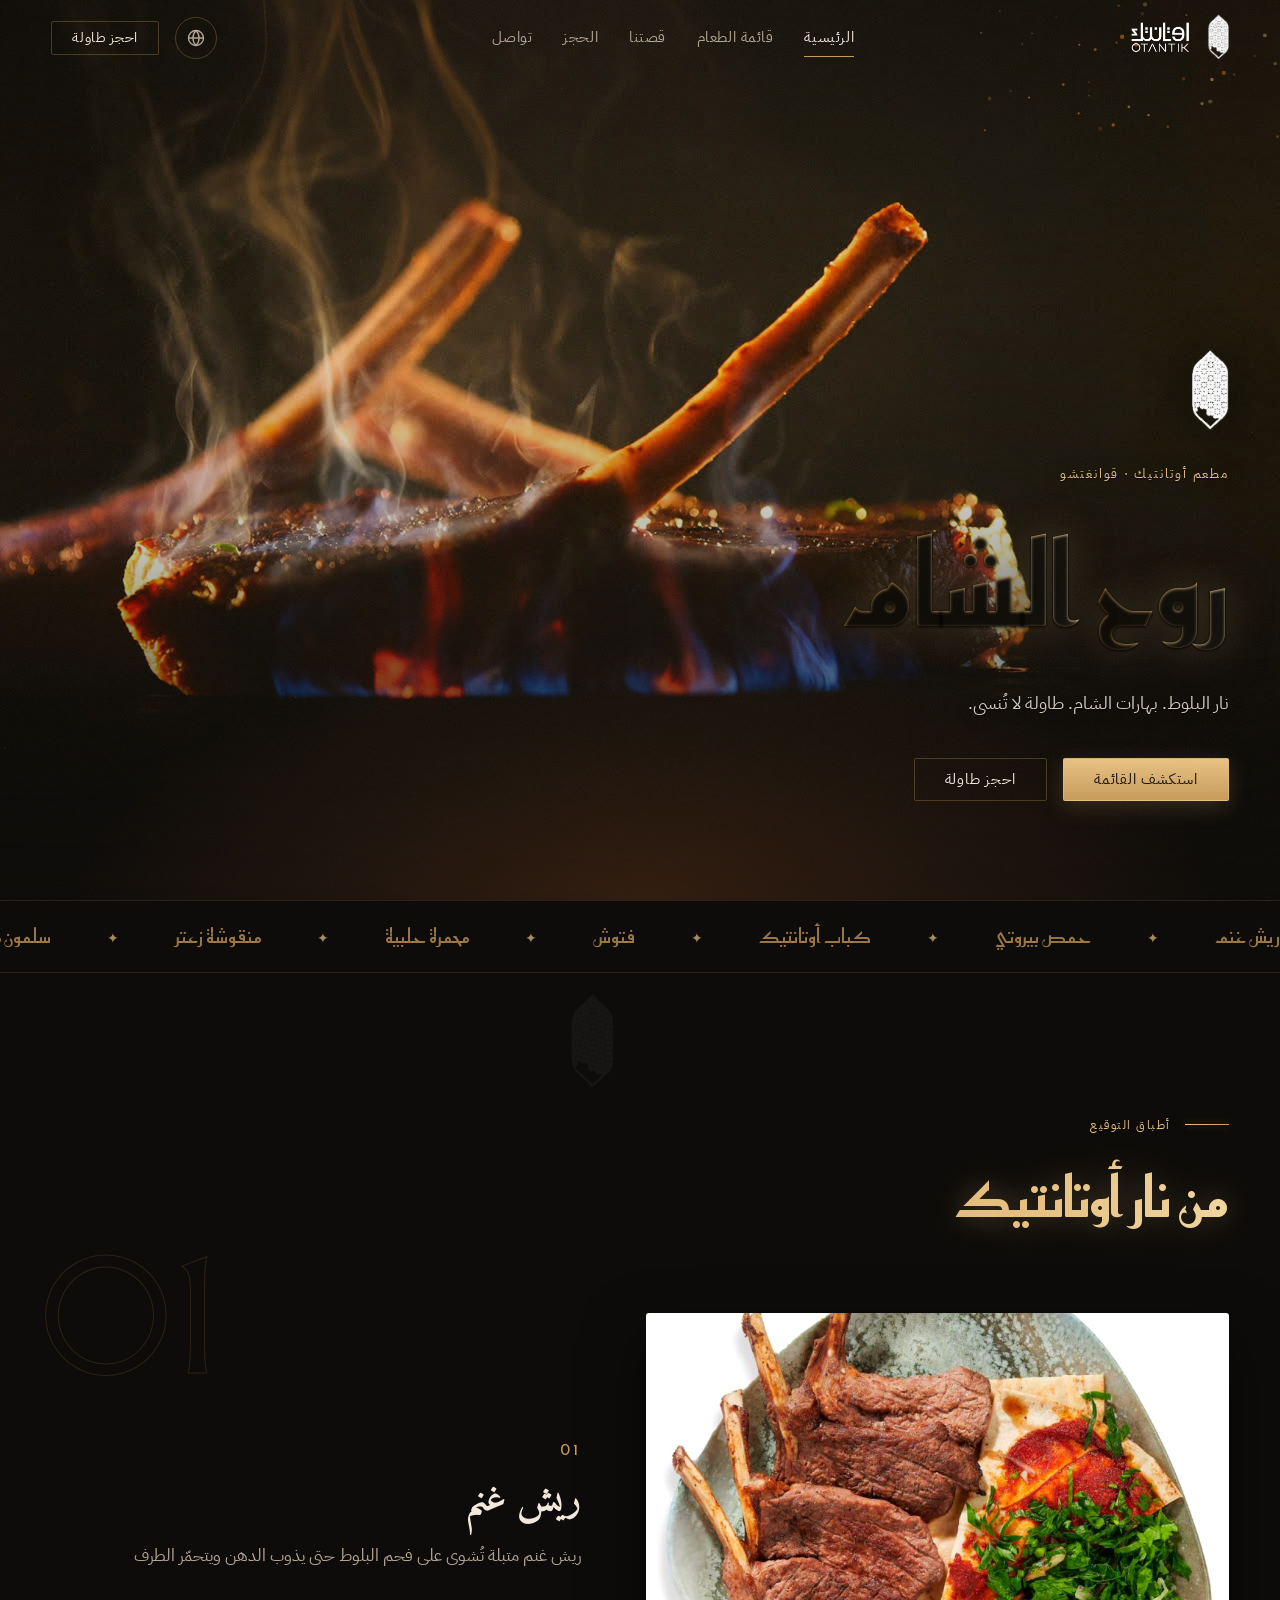
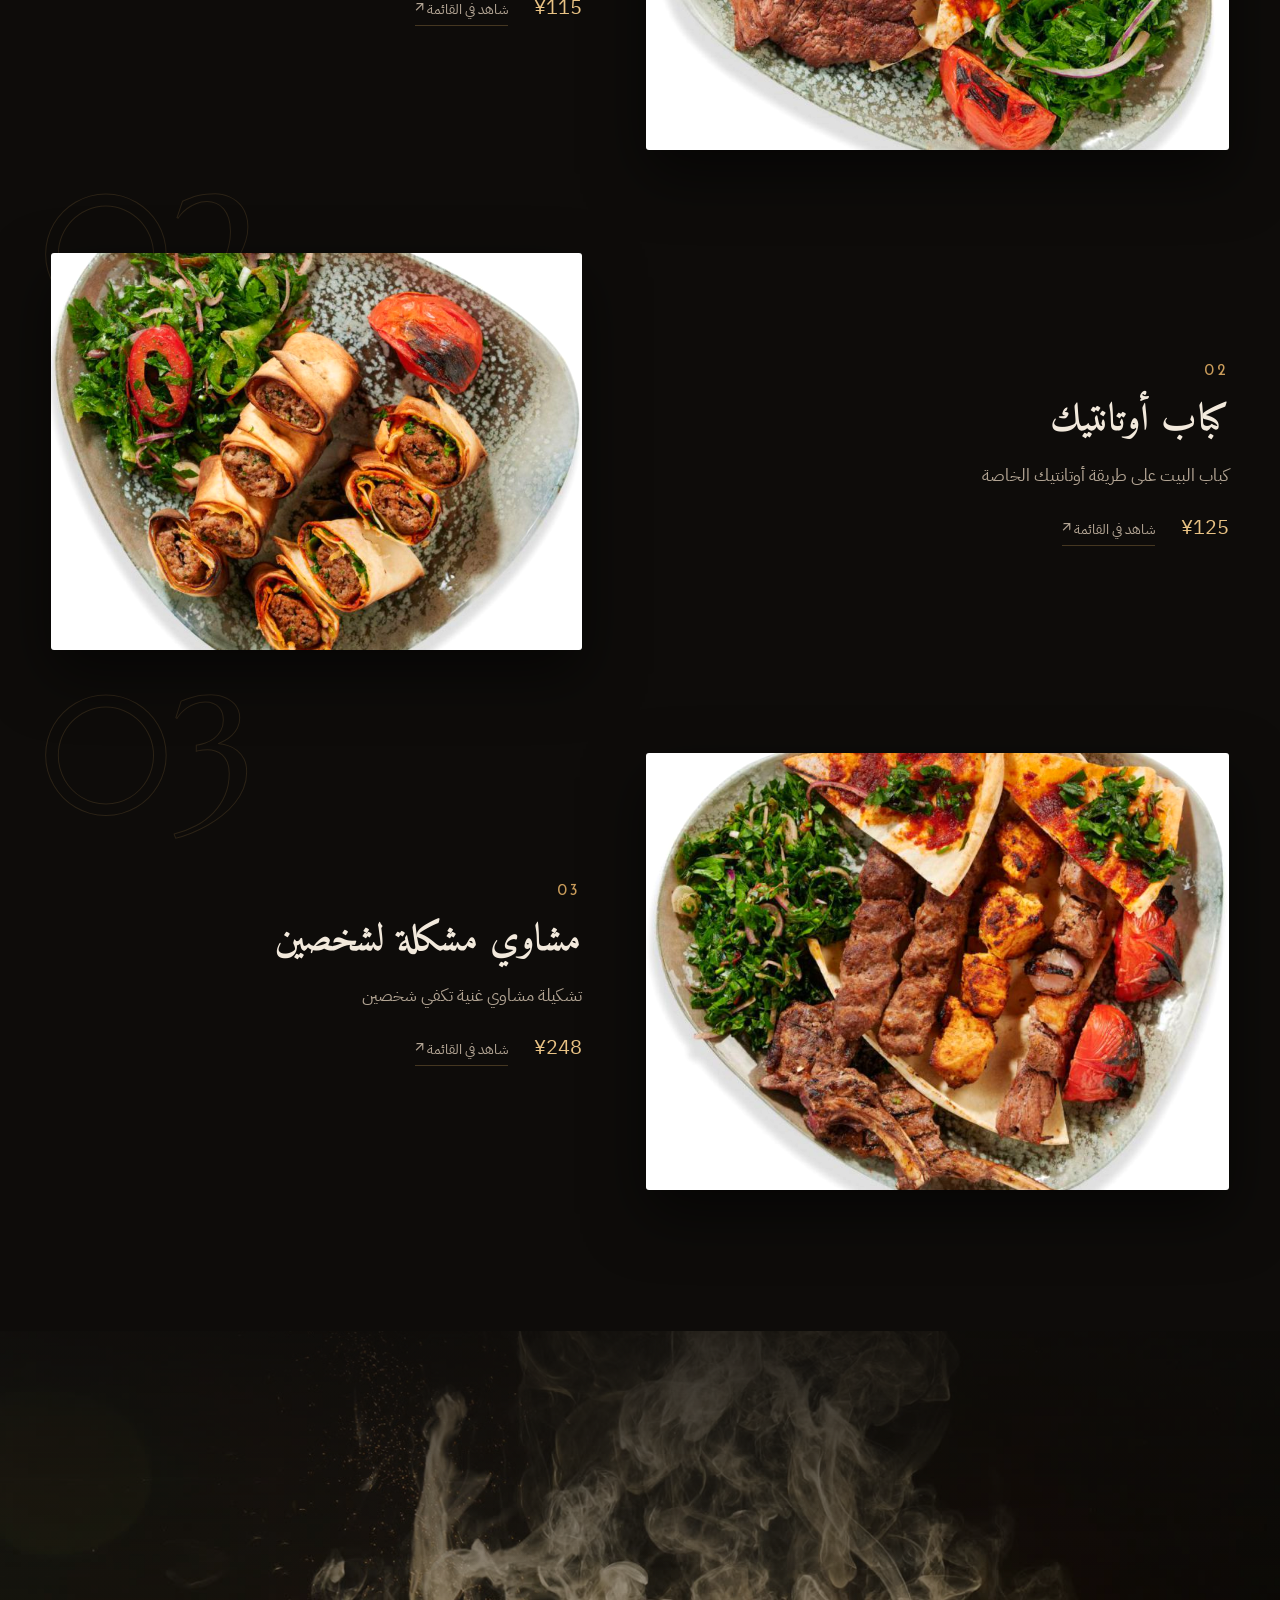
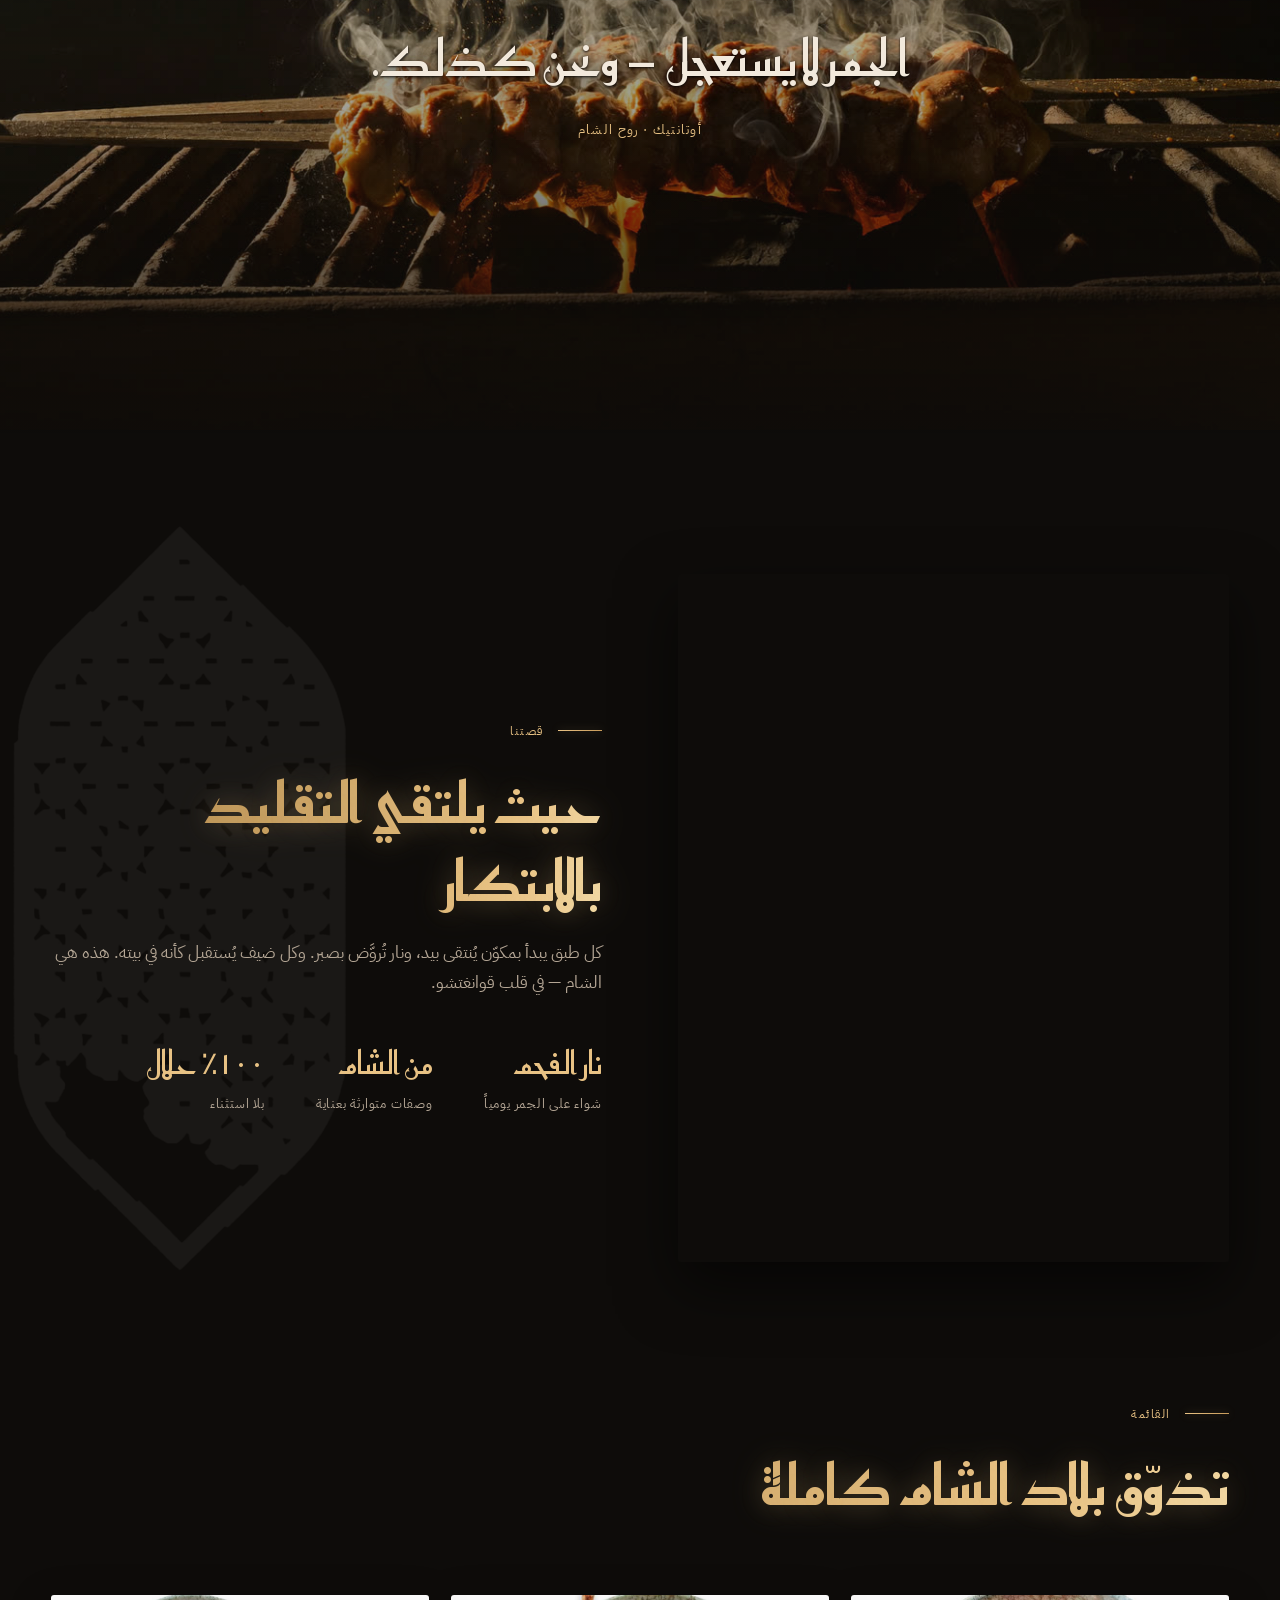
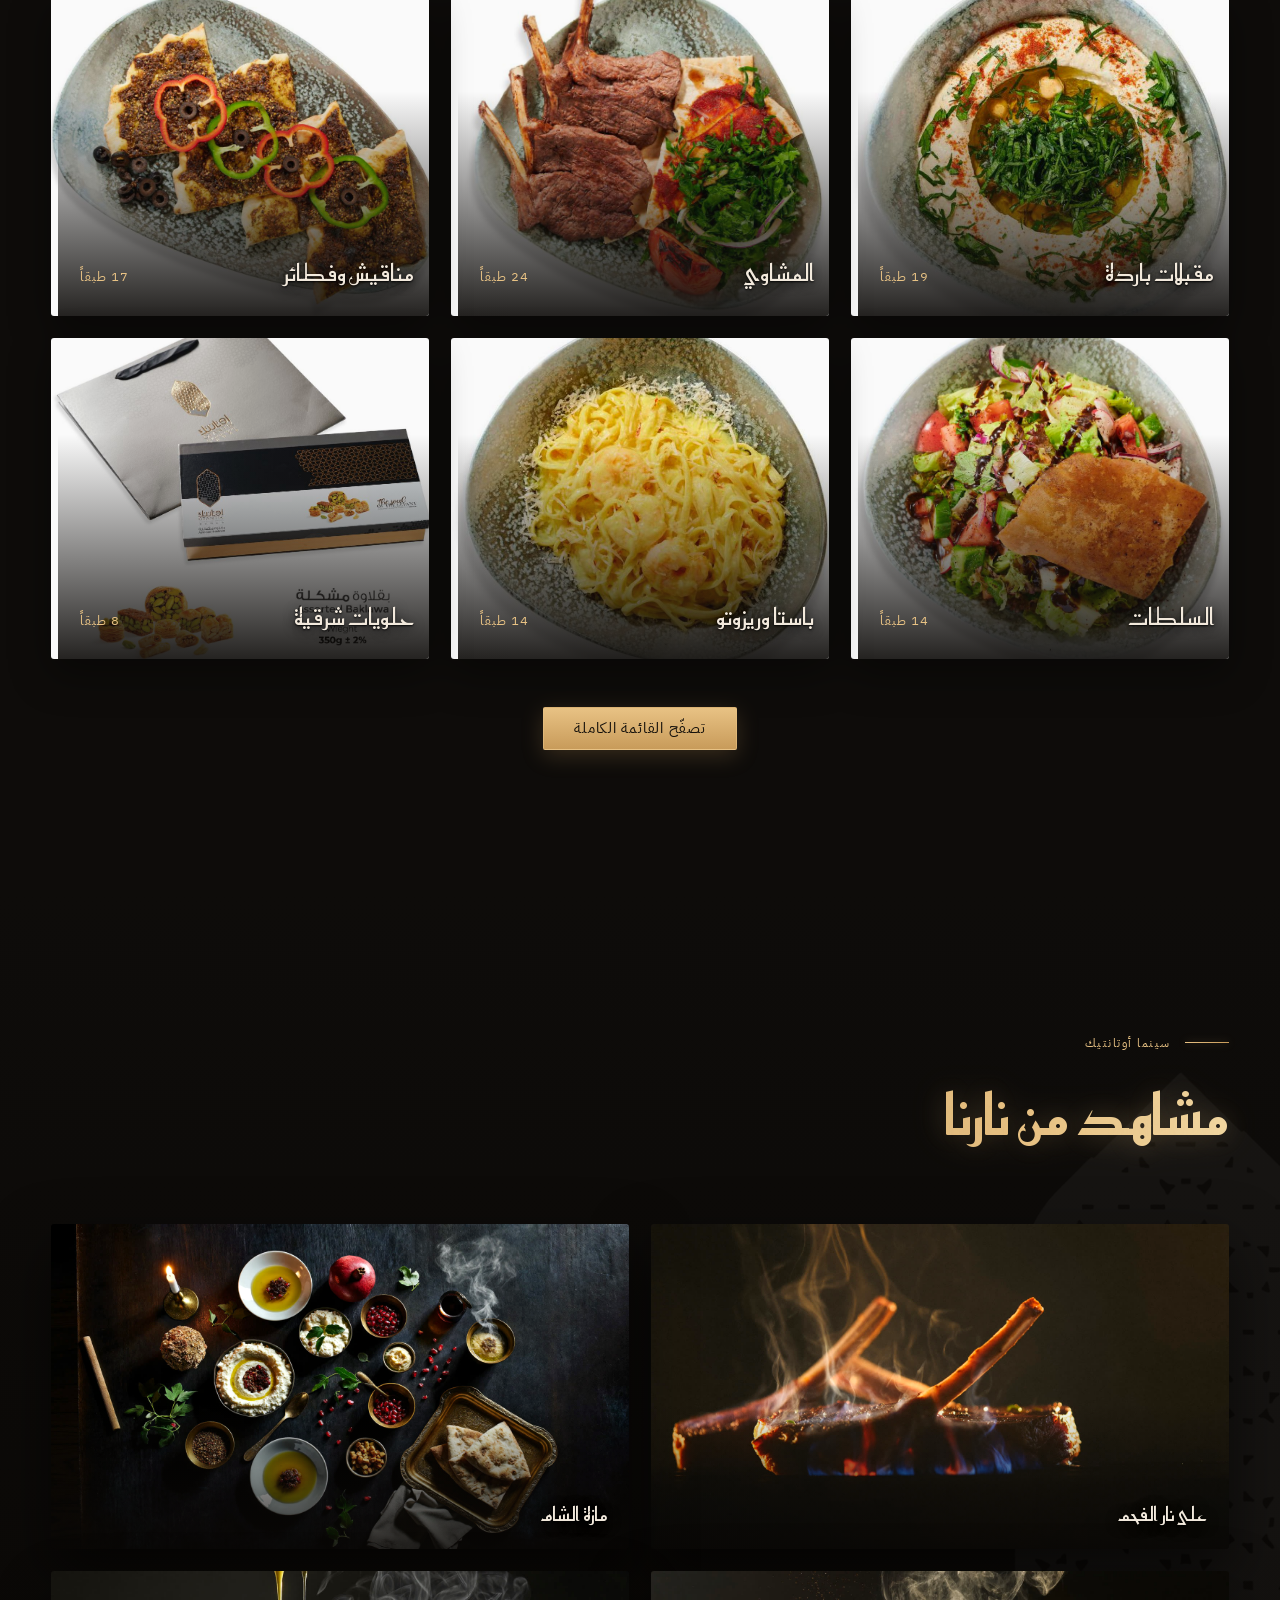
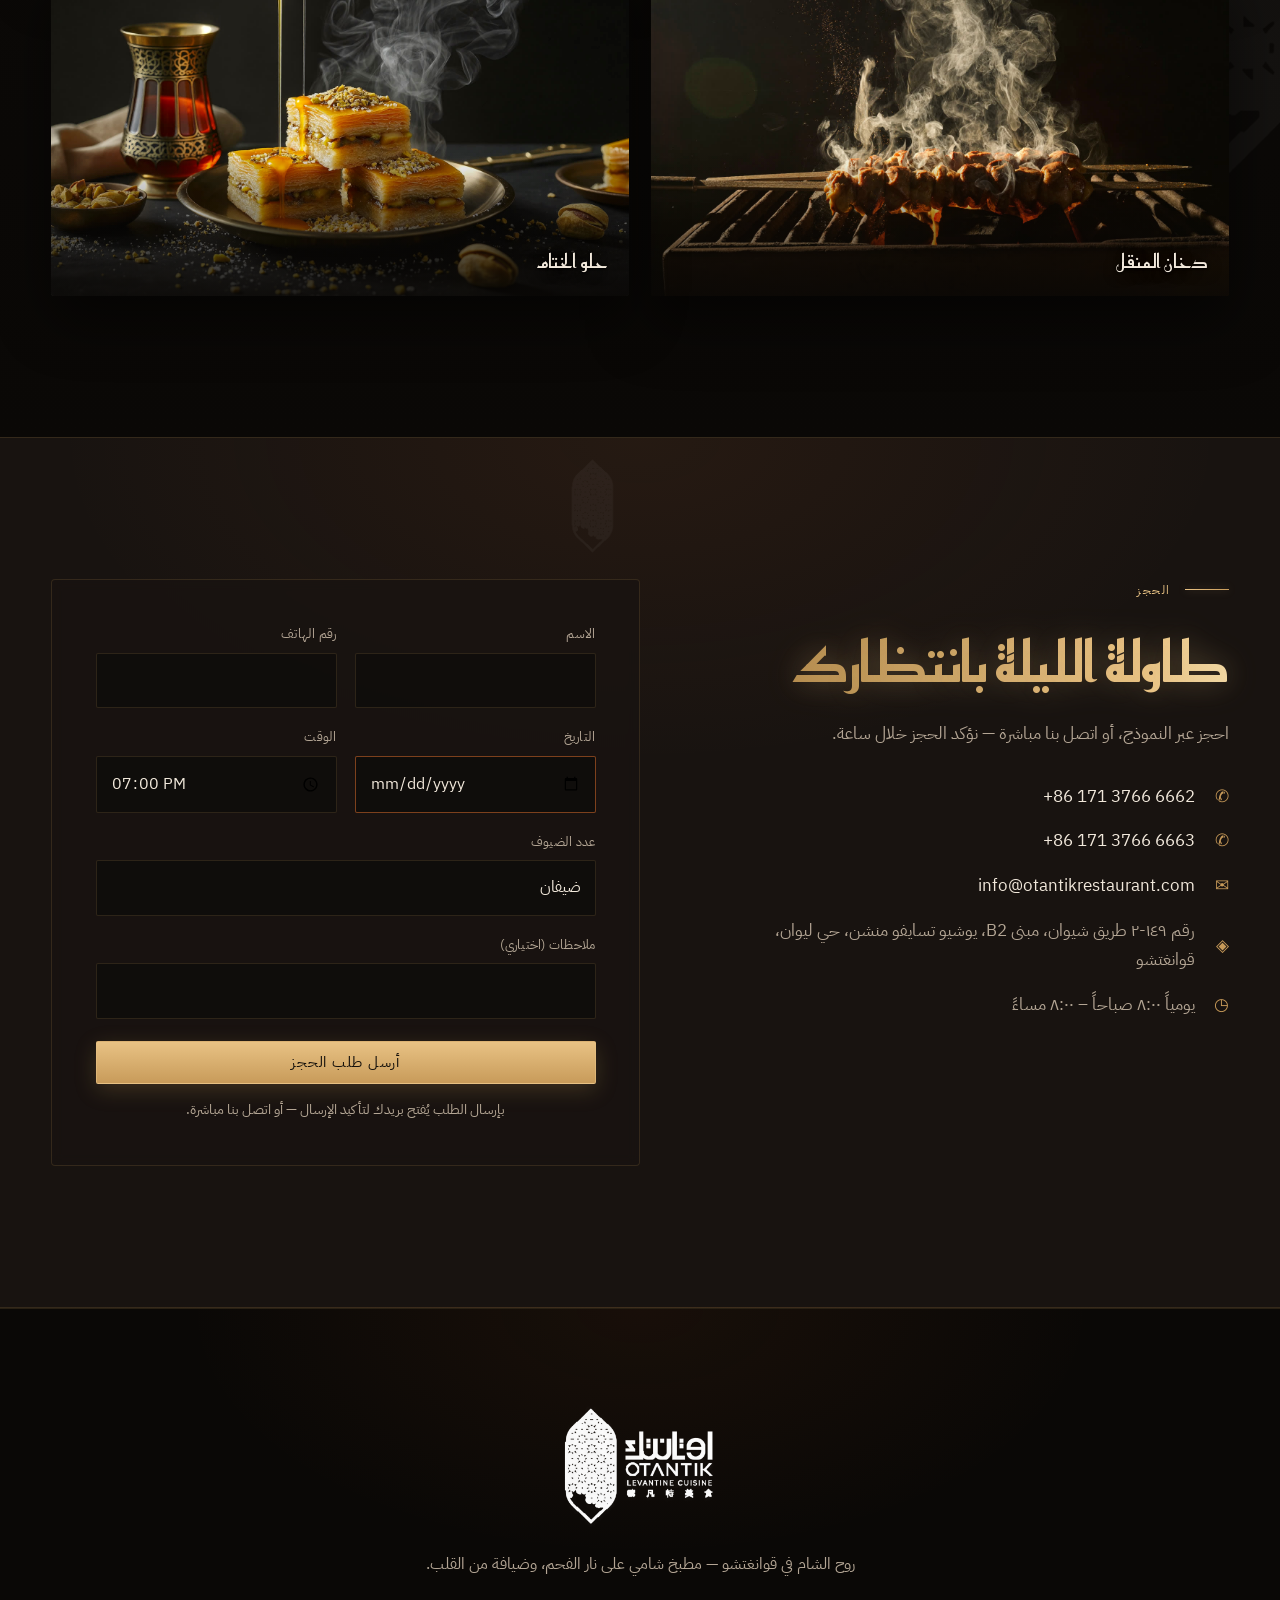
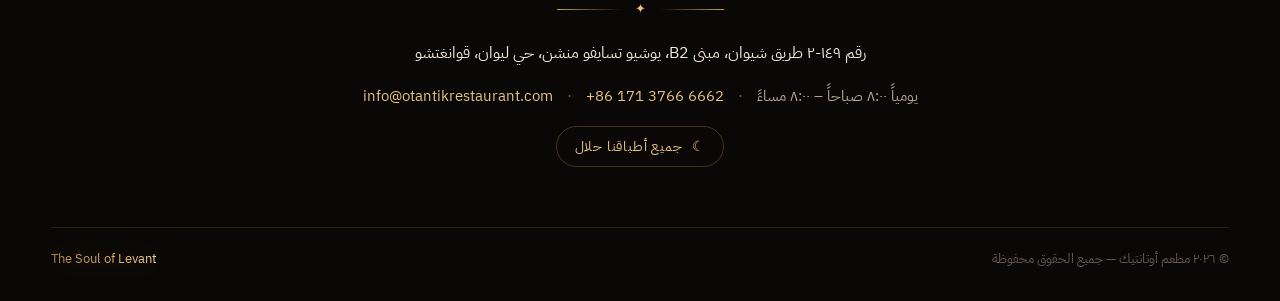
==== commit 1ee16ea8: "Shining gold headings, deeper scroll choreography, more living space - All section headings get the " ====
--- a/index.html
+++ b/index.html
@@ -10,7 +10,7 @@
 <meta property="og:image" content="assets/img/poster-hero-grill.jpg">
 <link rel="icon" type="image/png" href="assets/img/logo-mark.png">
 <link rel="stylesheet" href="css/fonts.css">
-<link rel="stylesheet" href="css/main.css?v=6">
+<link rel="stylesheet" href="css/main.css?v=9">
 </head>
 <body data-page="home">
 
@@ -99,7 +99,7 @@
   </div>
   <div class="wrap">
     <p class="eyebrow rv" data-i18n="sig.eyebrow"></p>
-    <h2 class="h2 rv" data-i18n="sig.title"></h2>
+    <h2 class="h2 rv gold-text" data-i18n="sig.title"></h2>
     <div class="sig-rows" id="sig-rows"><!-- rendered by JS from menu data --></div>
   </div>
 </section>
@@ -120,13 +120,20 @@
 
 <!-- ================= STORY ================= -->
 <section class="section" id="story">
+  <div class="gap-glow glow no-mark" aria-hidden="true">
+    <span class="gap-spark" style="left:12%;animation-delay:1.1s"></span>
+    <span class="gap-spark" style="left:31%;animation-delay:3.9s"></span>
+    <span class="gap-spark" style="left:55%;animation-delay:0.2s"></span>
+    <span class="gap-spark" style="left:74%;animation-delay:2.8s"></span>
+    <span class="gap-spark" style="left:90%;animation-delay:5.3s"></span>
+  </div>
   <div class="wrap story-grid">
-    <div class="story-media rv glow">
+    <div class="story-media rv glow" data-wipe>
       <img src="assets/img/poster-mezze.jpg" alt="Levantine mezze table" loading="lazy">
     </div>
     <div class="story-body">
       <p class="eyebrow rv" data-i18n="story.eyebrow"></p>
-      <h2 class="h2 rv" data-i18n="story.title"></h2>
+      <h2 class="h2 rv gold-text" data-i18n="story.title"></h2>
       <p class="lead rv" data-rv-delay="0.15" data-i18n="story.body"></p>
       <div class="story-facts rv" data-rv-delay="0.3">
         <div class="fact"><div class="f-num" data-i18n="story.f1n"></div><div class="f-label" data-i18n="story.f1l"></div></div>
@@ -141,7 +148,7 @@
 <section class="section" id="categories" style="padding-top:0">
   <div class="wrap">
     <p class="eyebrow rv" data-i18n="cats.eyebrow"></p>
-    <h2 class="h2 rv" data-i18n="cats.title"></h2>
+    <h2 class="h2 rv gold-text" data-i18n="cats.title"></h2>
     <div class="cat-grid" id="cat-grid"><!-- rendered by JS --></div>
     <div class="menu-cta-row rv"><a class="btn btn-solid" href="menu.html" data-i18n="cta.fullmenu"></a></div>
   </div>
@@ -151,7 +158,7 @@
 <section class="section cinema" id="cinema">
   <div class="wrap">
     <p class="eyebrow rv" data-i18n="cinema.eyebrow"></p>
-    <h2 class="h2 rv" data-i18n="cinema.title"></h2>
+    <h2 class="h2 rv gold-text" data-i18n="cinema.title"></h2>
     <div class="cinema-grid">
       <figure class="clip glow rv">
         <video autoplay muted loop playsinline preload="metadata" poster="assets/img/poster-hero-grill.jpg">
@@ -187,10 +194,18 @@
 
 <!-- ================= RESERVE ================= -->
 <section class="section reserve" id="reserve">
+  <div class="gap-glow glow" aria-hidden="true">
+    <div class="gap-glow-mark"></div>
+    <span class="gap-spark" style="left:10%;animation-delay:2.4s"></span>
+    <span class="gap-spark" style="left:28%;animation-delay:0.6s"></span>
+    <span class="gap-spark" style="left:47%;animation-delay:4.4s"></span>
+    <span class="gap-spark" style="left:68%;animation-delay:1.5s"></span>
+    <span class="gap-spark" style="left:86%;animation-delay:3.2s"></span>
+  </div>
   <div class="wrap reserve-grid">
     <div class="reserve-info">
       <p class="eyebrow rv" data-i18n="res.eyebrow"></p>
-      <h2 class="h2 rv" data-i18n="res.title"></h2>
+      <h2 class="h2 rv gold-text" data-i18n="res.title"></h2>
       <p class="lead rv" data-i18n="res.sub"></p>
       <div class="contact-lines rv">
         <div class="c-line"><span class="ico">✆</span><a href="tel:+8617137666662" dir="ltr">+86 171 3766 6662</a></div>
@@ -274,7 +289,7 @@
 <script src="js/vendor/ScrollTrigger.min.js"></script>
 <script src="js/vendor/lenis.min.js"></script>
 <script src="js/menu-data.js"></script>
-<script src="js/main.js?v=6"></script>
+<script src="js/main.js?v=8"></script>
 <script>
 /* home-only rendering: signatures, category cards, marquee (localized) */
 (function () {
--- a/css/main.css
+++ b/css/main.css
@@ -26,7 +26,7 @@
   --gold-bright: #E8C284;
   --ember: #D96C2C;
   --cream: #F2E9DC;
-  --taupe: #A99A88;
+  --taupe: #B4A695;
   --line: rgba(200, 155, 90, 0.3);
   --line-soft: rgba(200, 155, 90, 0.16);
   --shadow: 0 24px 60px rgba(0, 0, 0, 0.55);
@@ -63,7 +63,9 @@
   font-size: 16.5px;
   line-height: 1.75;
   -webkit-font-smoothing: antialiased;
-  overflow-x: hidden;
+  /* no overflow-x here: it would make body a scroll container, which breaks
+     scroll()/view() animation timelines (they'd bind to body, which never
+     scrolls). html-level overflow-x + per-section overflow-x:clip suffice. */
 }
 
 img, video { display: block; max-width: 100%; }
@@ -228,7 +230,7 @@
 html[lang="ar"] h1, html[lang="ar"] h2, html[lang="ar"] h3 { font-weight: 600; line-height: 1.4; }
 .dish-name, .lb-name, .sig-body h3 { font-family: var(--font-dish); font-weight: 600; }
 html[lang="ar"] .dish-name, html[lang="ar"] .lb-name, html[lang="ar"] .sig-body h3 { font-weight: 700; }
-.h2 { font-size: clamp(2.1rem, 4.6vw, 3.5rem); color: var(--cream); }
+.h2 { font-size: clamp(2.1rem, 4.6vw, 3.5rem); color: var(--cream); text-shadow: 0 0 30px rgba(232, 194, 132, 0.12); }
 .lead { color: var(--taupe); max-width: 60ch; margin-top: 18px; font-size: 1.05rem; }
 
 .gold-text {
@@ -236,6 +238,7 @@
   background-size: 220% 100%;
   -webkit-background-clip: text; background-clip: text; color: transparent;
   animation: sheen 9s ease-in-out infinite;
+  filter: drop-shadow(0 0 16px rgba(232, 194, 132, 0.22)); /* luminous halo — metal near firelight */
 }
 @keyframes sheen { 0%, 100% { background-position: 0% 0; } 50% { background-position: 100% 0; } }
 @media (prefers-reduced-motion: reduce) { .gold-text { animation: none; } }
@@ -673,6 +676,29 @@
       from { transform: scaleX(0); }
       to   { transform: scaleX(1); }
     }
+    /* hero content drifts up and dissolves as the page scrolls away from it.
+       scroll(root) explicitly: plain scroll() resolves to the *nearest* scroll
+       container, and body{overflow-x:hidden} makes body one — whose scroll
+       offset never moves, silently freezing the animation at frame 0 */
+    .hero-content {
+      animation: heroExitMobile linear both;
+      animation-timeline: scroll(root);
+      animation-range: 0 92svh;
+    }
+    @keyframes heroExitMobile {
+      from { opacity: 1; transform: translateY(0); }
+      to   { opacity: 0; transform: translateY(-56px); }
+    }
+    /* story image unveils bottom-to-top as it enters */
+    [data-wipe] img {
+      animation: wipeRevealMobile linear both;
+      animation-timeline: view();
+      animation-range: entry 0% cover 45%;
+    }
+    @keyframes wipeRevealMobile {
+      from { clip-path: inset(100% 0 0 0); }
+      to   { clip-path: inset(0 0 0 0); }
+    }
   }
 }
 
@@ -685,6 +711,7 @@
   height: clamp(80px, 11vw, 150px); overflow: hidden; pointer-events: auto;
 }
 @media (max-width: 640px) { .gap-glow { height: 64px; } }
+.gap-glow.no-mark .gap-glow-mark { display: none; }
 .gap-glow-mark {
   position: absolute; top: 50%; inset-inline-start: 50%;
   transform: translate(-50%, -50%);
